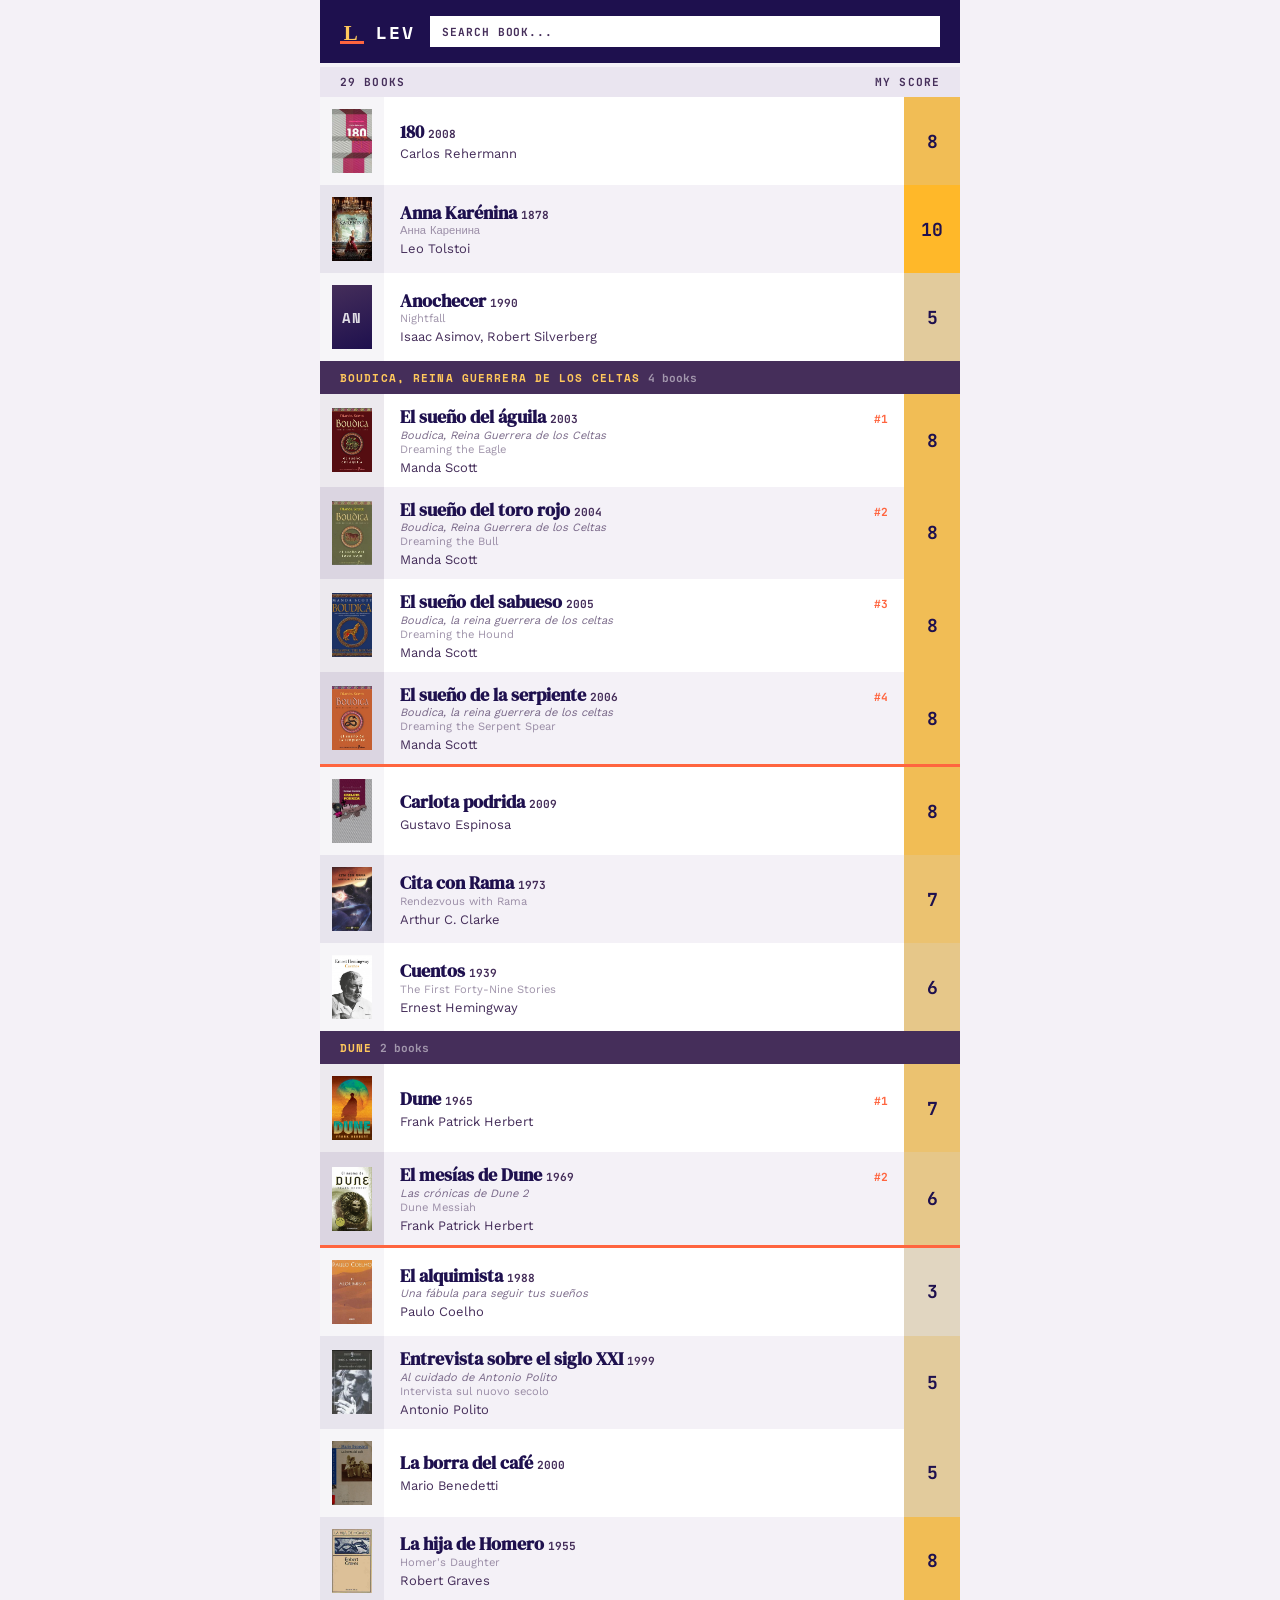
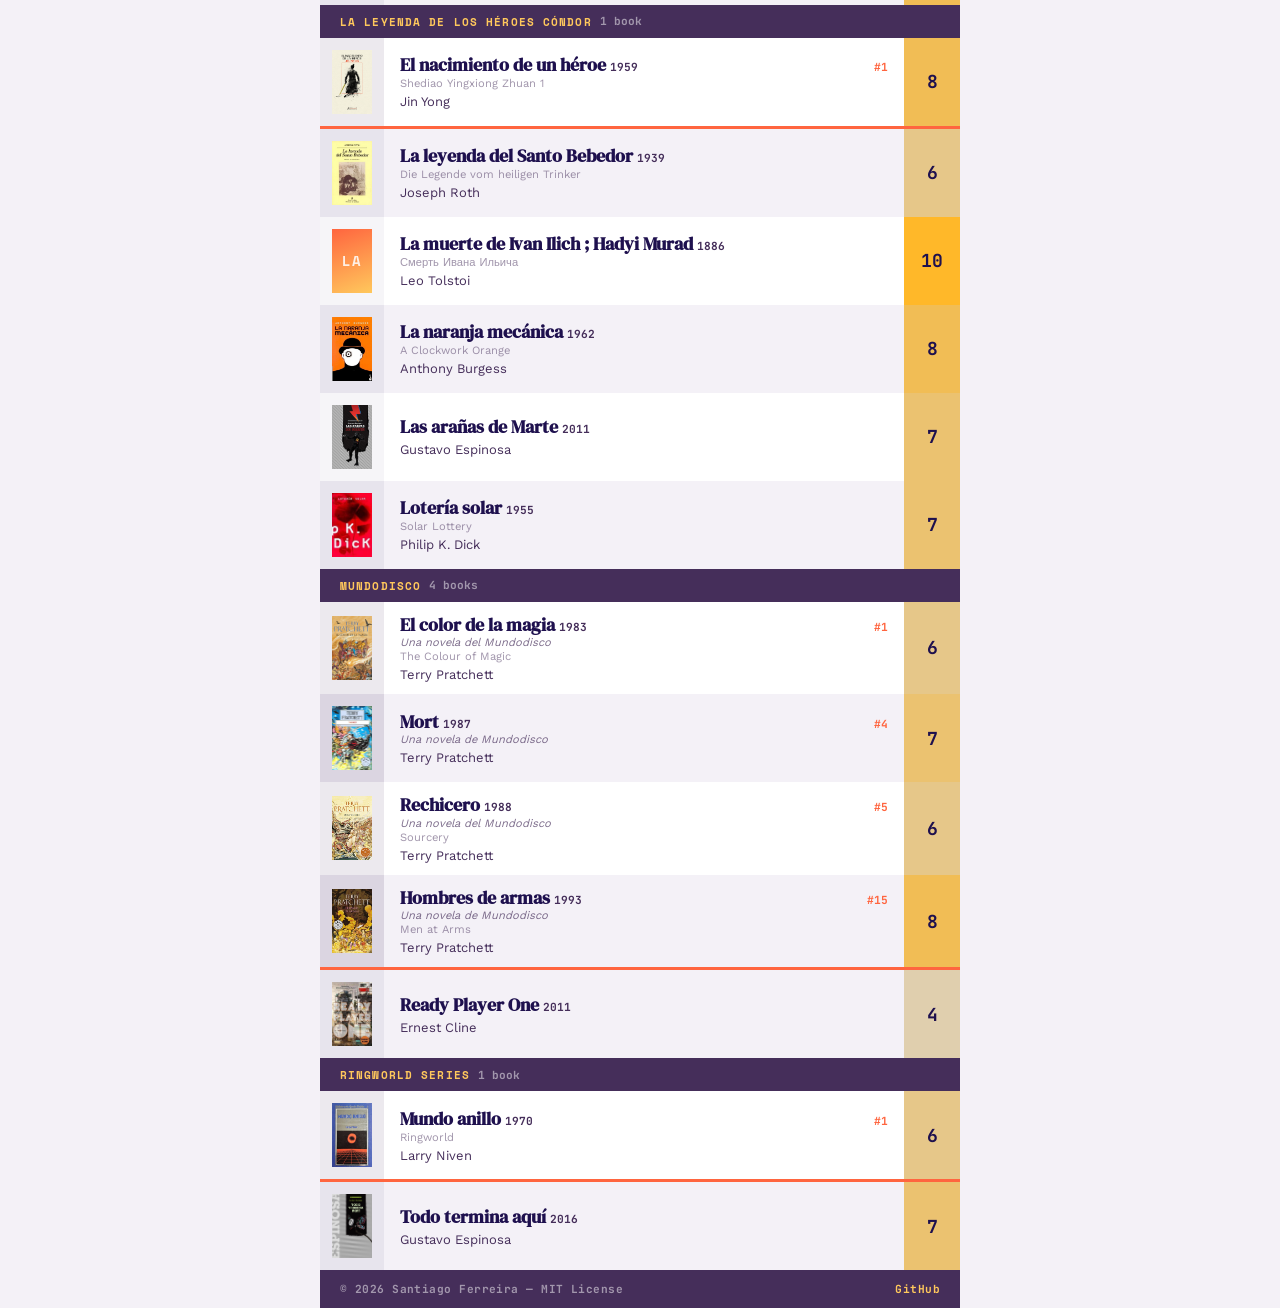
==== docs/index.html @ 6d1c5e05 "Separate authors from books in db.json Refactor db.json from a flat array of books with embedded aut" ====
<!DOCTYPE html>
<html lang="en">
<head>
<meta charset="UTF-8">
<meta name="viewport" content="width=device-width, initial-scale=1.0">
<meta name="description" content="Lev — Personal book tracker">
<title>Lev</title>
<link rel="icon" href="assets/logo.svg" type="image/svg+xml">
<link rel="manifest" href="manifest.json">
<link rel="apple-touch-icon" href="assets/icon-192.png">
<meta name="theme-color" content="#1E104E">
<meta name="apple-mobile-web-app-capable" content="yes">
<meta name="apple-mobile-web-app-status-bar-style" content="black">
</head>
<body>

<!-- Toolbar -->
<nav class="bg-deep flex items-center gap-4 px-5 py-4 w-full">
  <a href="/" class="flex items-center gap-3 shrink-0" style="text-decoration:none">
    <img src="assets/logo.svg" alt="" class="w-6 h-6">
    <mark class="font-brand text-lg fw-700 uppercase tracking-wide color-white bg-deep">Lev</mark>
  </a>
  <search class="flex-1">
    <input id="search" type="search" placeholder="Search book..." class="w-full bg-white color-deep font-body text-sm py-2 px-3 search-input">
  </search>
</nav>
<div class="bg-orange accent-strip"></div>

<!-- Book List -->
<main class="bg-white max-w-app mx-auto flex-1 w-full">
  <div class="bg-surface-alt flex items-center justify-between px-5 py-2">
    <output id="book-count" class="color-mid font-mono text-xs fw-700 tracking-wide uppercase"></output>
    <span class="color-mid font-mono text-xs fw-700 tracking-wide uppercase">My Score</span>
  </div>
  <div id="book-list"></div>
</main>

<!-- Footer -->
<footer class="bg-purple flex items-center justify-between flex-wrap gap-2 px-5 py-3 max-w-app mx-auto w-full">
  <small class="font-mono text-xs fw-700 color-white-50 tracking-sm">&copy; <time datetime="2026">2026</time> Santiago Ferreira &mdash; MIT License</small>
  <a href="https://github.com/san650/books.42.uy" target="_blank" rel="noopener" class="font-mono text-xs fw-700 color-yellow tracking-sm footer-link">GitHub</a>
</footer>

<!-- Book Detail Dialog -->
<dialog id="book-detail" class="book-dialog">
  <header id="detail-header" class="bg-deep px-5 py-5 flex items-start justify-between">
    <div>
      <h2 id="detail-title" class="font-title text-xl color-white leading-tight"></h2>
      <p id="detail-subtitle" class="font-body text-sm color-white-65 italic mt-1" hidden></p>
      <p id="detail-original" class="font-body text-sm color-white-50 mt-1" hidden></p>
      <p id="detail-saga" class="detail-saga-badge font-mono text-xs fw-700 color-yellow bg-purple uppercase tracking-sm" hidden></p>
    </div>
    <button id="detail-close" class="bg-purple color-white font-mono text-sm fw-700 py-1 px-3 uppercase tracking-wide close-btn">CLOSE</button>
  </header>
  <div class="bg-orange accent-strip"></div>
  <div id="detail-body" class="detail-grid">
    <aside id="detail-cover-col" class="bg-purple flex items-start justify-center p-4 relative">
      <figure id="detail-cover-wrap"></figure>
      <button id="detail-prev" class="detail-nav detail-nav-prev font-mono fw-700" aria-label="Previous book">&lt;</button>
      <button id="detail-next" class="detail-nav detail-nav-next font-mono fw-700" aria-label="Next book">&gt;</button>
    </aside>
    <div id="detail-meta-col" class="flex flex-col">
      <p id="detail-author" class="bg-surface font-body fw-600 text-base color-orange px-4 py-3"></p>
      <div id="detail-meta-rows"></div>
    </div>
  </div>
  <section id="detail-score-section" class="detail-score-strip bg-surface-alt flex items-center">
    <data id="detail-score" class="bg-orange color-white font-mono text-3xl fw-700 text-center detail-score-number"></data>
    <p class="font-brand text-xs uppercase tracking-wider color-mid px-4 py-3">Personal Score</p>
  </section>
  <section id="detail-review-section" class="bg-deep p-5">
    <h3 class="font-mono text-xs fw-700 uppercase tracking-wide color-yellow mb-3">My Review</h3>
    <blockquote id="detail-review" class="font-title text-lg leading-relaxed color-white"></blockquote>
  </section>
</dialog>

<!-- Templates -->
<template id="tpl-book-row">
  <article class="book-row">
    <div class="book-cover-col" data-slot="cover"></div>
    <div class="flex-1 flex flex-col justify-center px-4 py-3 min-w-0">
      <h3 class="row-title font-title text-lg leading-tight color-deep" data-slot="title">
        <time class="font-mono text-xs fw-700 color-mid" data-slot="year"></time>
        <span class="saga-order font-mono text-xs fw-700 color-orange" data-slot="order" hidden></span>
      </h3>
      <p class="row-subtitle font-body text-xs color-mid italic" data-slot="subtitle" hidden></p>
      <p class="row-original font-body text-xs color-mid" data-slot="original" hidden></p>
      <p class="row-author font-body text-sm color-mid mt-1" data-slot="author"></p>
    </div>
    <div class="score-col-w shrink-0 flex items-center justify-center">
      <data class="book-score" data-slot="score"></data>
    </div>
  </article>
</template>

<template id="tpl-saga-header">
  <div class="saga-header bg-purple px-5 py-2 flex items-center gap-2">
    <span class="font-brand text-xs fw-700 color-yellow uppercase tracking-wide" data-slot="saga-name"></span>
    <span class="font-mono text-xs fw-700 color-white-50" data-slot="saga-count"></span>
  </div>
</template>

<template id="tpl-saga-end">
  <div class="saga-end"></div>
</template>

<template id="tpl-meta-row">
  <div class="meta-row">
    <span class="meta-label-w shrink-0 flex items-center font-mono text-xs fw-700 uppercase tracking-wide color-mid px-3 py-2" data-slot="label"></span>
    <span class="flex items-center color-deep px-3 py-2" data-slot="value"></span>
  </div>
</template>

<!-- Help Dialog -->
<dialog id="help" class="help-dialog">
  <header class="bg-deep px-5 py-4 flex items-center justify-between">
    <h2 class="font-brand text-base fw-700 uppercase tracking-wide color-white">Keyboard Shortcuts</h2>
    <button class="bg-purple color-white font-mono text-sm fw-700 py-1 px-3 uppercase tracking-wide close-btn help-close-btn">CLOSE</button>
  </header>
  <div class="bg-orange accent-strip"></div>
  <dl class="help-list bg-white p-5">
    <div class="flex items-center gap-3 py-2">
      <dt><kbd class="bg-surface font-mono text-xs fw-700 color-deep px-2 py-1">&darr;</kbd> <kbd class="bg-surface font-mono text-xs fw-700 color-deep px-2 py-1">&uarr;</kbd></dt>
      <dd class="font-body text-sm color-mid">Navigate book list / prev&middot;next in detail</dd>
    </div>
    <div class="flex items-center gap-3 py-2">
      <dt><kbd class="bg-surface font-mono text-xs fw-700 color-deep px-2 py-1">Enter</kbd></dt>
      <dd class="font-body text-sm color-mid">Open selected book</dd>
    </div>
    <div class="flex items-center gap-3 py-2">
      <dt><kbd class="bg-surface font-mono text-xs fw-700 color-deep px-2 py-1">Esc</kbd></dt>
      <dd class="font-body text-sm color-mid">Close dialog / blur search</dd>
    </div>
    <div class="flex items-center gap-3 py-2">
      <dt><kbd class="bg-surface font-mono text-xs fw-700 color-deep px-2 py-1">F</kbd></dt>
      <dd class="font-body text-sm color-mid">Focus search bar</dd>
    </div>
    <div class="flex items-center gap-3 py-2">
      <dt><kbd class="bg-surface font-mono text-xs fw-700 color-deep px-2 py-1">?</kbd></dt>
      <dd class="font-body text-sm color-mid">Show this help</dd>
    </div>
  </dl>
</dialog>

<style>
/* ========================================
   @font-face & Design Tokens (outside layers)
   ======================================== */
@font-face {
  font-family: 'SpaceMono';
  src: url('assets/space-mono-700.woff2') format('woff2');
  font-weight: 700;
  font-style: normal;
  font-display: swap;
}
@font-face {
  font-family: 'DMSerif';
  src: url('assets/dm-serif-display-400.woff2') format('woff2');
  font-weight: 400;
  font-style: normal;
  font-display: swap;
}
@font-face {
  font-family: 'WorkSans';
  src: url('assets/work-sans-400.woff2') format('woff2');
  font-weight: 400;
  font-style: normal;
  font-display: swap;
}
@font-face {
  font-family: 'WorkSans';
  src: url('assets/work-sans-600.woff2') format('woff2');
  font-weight: 600;
  font-style: normal;
  font-display: swap;
}
@font-face {
  font-family: 'JetBrainsMono';
  src: url('assets/jetbrains-mono-700.woff2') format('woff2');
  font-weight: 700;
  font-style: normal;
  font-display: swap;
}

:root {
  --c-deep: #1E104E;
  --c-purple: #452E5A;
  --c-orange: #FF653F;
  --c-yellow: #FFC85C;
  --c-white: #FFFFFF;
  --surface: #F4F1F7;
  --surface-alt: #EAE5F0;

  --f-brand: 'SpaceMono', monospace;
  --f-title: 'DMSerif', serif;
  --f-body: 'WorkSans', sans-serif;
  --f-mono: 'JetBrainsMono', monospace;

  --text-xs: 0.7rem;
  --text-sm: 0.8125rem;
  --text-base: 0.9375rem;
  --text-lg: 1.125rem;
  --text-xl: 1.5rem;
  --text-2xl: 2rem;
  --text-3xl: 2.75rem;

  --sp-1: 0.25rem;
  --sp-2: 0.5rem;
  --sp-3: 0.75rem;
  --sp-4: 1rem;
  --sp-5: 1.25rem;
  --sp-6: 1.5rem;
  --sp-8: 2rem;
}

@layer reset, utility, component;

/* ========================================
   @layer reset
   ======================================== */
@layer reset {
  *, *::before, *::after { margin: 0; padding: 0; box-sizing: border-box; }
  body {
    font-family: var(--f-body);
    font-size: var(--text-base);
    color: var(--c-deep);
    background: var(--surface);
    -webkit-font-smoothing: antialiased;
    min-height: 100dvh;
    display: flex;
    flex-direction: column;
  }
  a { color: inherit; }
  button { cursor: pointer; border: none; font: inherit; }
  input { border: none; font: inherit; outline: none; }
  img { display: block; max-width: 100%; }
  dl, dt, dd { margin: 0; }
}

/* ========================================
   @layer utility
   ======================================== */
@layer utility {
  .bg-deep { background: var(--c-deep); }
  .bg-purple { background: var(--c-purple); }
  .bg-orange { background: var(--c-orange); }
  .bg-yellow { background: var(--c-yellow); }
  .bg-white { background: var(--c-white); }
  .bg-surface { background: var(--surface); }
  .bg-surface-alt { background: var(--surface-alt); }

  .color-deep { color: var(--c-deep); }
  .color-purple { color: var(--c-purple); }
  .color-orange { color: var(--c-orange); }
  .color-yellow { color: var(--c-yellow); }
  .color-white { color: var(--c-white); }
  .color-mid { color: var(--c-purple); }
  .color-white-50 { color: rgba(255,255,255,0.5); }
  .color-white-65 { color: rgba(255,255,255,0.65); }

  .font-brand { font-family: var(--f-brand); }
  .font-title { font-family: var(--f-title); }
  .font-body { font-family: var(--f-body); }
  .font-mono { font-family: var(--f-mono); }

  .text-xs { font-size: var(--text-xs); }
  .text-sm { font-size: var(--text-sm); }
  .text-base { font-size: var(--text-base); }
  .text-lg { font-size: var(--text-lg); }
  .text-xl { font-size: var(--text-xl); }
  .text-2xl { font-size: var(--text-2xl); }
  .text-3xl { font-size: var(--text-3xl); }

  .fw-400 { font-weight: 400; }
  .fw-600 { font-weight: 600; }
  .fw-700 { font-weight: 700; }

  .uppercase { text-transform: uppercase; }
  .italic { font-style: italic; }
  .leading-tight { line-height: 1.2; }
  .leading-relaxed { line-height: 1.55; }
  .tracking-sm { letter-spacing: 0.04em; }
  .tracking-wide { letter-spacing: 0.1em; }
  .tracking-wider { letter-spacing: 0.12em; }
  .text-center { text-align: center; }

  .p-1 { padding: var(--sp-1); }
  .p-2 { padding: var(--sp-2); }
  .p-3 { padding: var(--sp-3); }
  .p-4 { padding: var(--sp-4); }
  .p-5 { padding: var(--sp-5); }
  .p-6 { padding: var(--sp-6); }
  .px-2 { padding-inline: var(--sp-2); }
  .px-3 { padding-inline: var(--sp-3); }
  .px-4 { padding-inline: var(--sp-4); }
  .px-5 { padding-inline: var(--sp-5); }
  .py-1 { padding-block: var(--sp-1); }
  .py-2 { padding-block: var(--sp-2); }
  .py-3 { padding-block: var(--sp-3); }
  .py-4 { padding-block: var(--sp-4); }
  .py-5 { padding-block: var(--sp-5); }
  .mt-1 { margin-top: var(--sp-1); }
  .mt-2 { margin-top: var(--sp-2); }
  .mb-3 { margin-bottom: var(--sp-3); }
  .mx-auto { margin-inline: auto; }
  .gap-2 { gap: var(--sp-2); }
  .gap-3 { gap: var(--sp-3); }
  .gap-4 { gap: var(--sp-4); }

  .flex { display: flex; }
  .flex-col { flex-direction: column; }
  .flex-1 { flex: 1; }
  .flex-wrap { flex-wrap: wrap; }
  .items-center { align-items: center; }
  .items-start { align-items: flex-start; }
  .items-stretch { align-items: stretch; }
  .justify-center { justify-content: center; }
  .justify-between { justify-content: space-between; }
  .shrink-0 { flex-shrink: 0; }
  .grid { display: grid; }
  .block { display: block; }
  .hidden { display: none; }

  .w-full { width: 100%; }
  .w-6 { width: 1.5rem; }
  .h-6 { height: 1.5rem; }
  .max-w-app { max-width: 640px; }

  .cover-sm { width: 44px; height: 64px; }
  .cover-lg { width: 88px; height: 130px; }
  .score-col-w { width: 56px; }
  .cover-col-w { width: 64px; }
  .meta-label-w { width: 90px; }

  .object-cover { object-fit: cover; }
  .min-w-0 { min-width: 0; }
  .relative { position: relative; }
}

/* ========================================
   @layer component
   ======================================== */
@layer component {
  .accent-strip { height: 4px; }

  .search-input {
    transition: background 0.15s;
    &::placeholder {
      color: var(--c-purple);
      font-family: var(--f-mono);
      font-size: var(--text-xs);
      text-transform: uppercase;
      letter-spacing: 0.08em;
    }
    &:focus {
      background: var(--c-yellow);
    }
  }

  .book-row {
    display: flex;
    align-items: stretch;
    cursor: pointer;
    transition: background 0.1s;
    background: var(--c-white);
    &:nth-child(even) { background: var(--surface); }
    &:nth-child(even) .book-cover-col { background: rgba(30,16,78,0.06); }
    &:hover { background: var(--c-yellow); }
    &:hover .book-score { background: var(--c-deep); color: var(--c-yellow); }
    &:hover .book-cover-col { background: rgba(30,16,78,0.08); }
    &.selected { background: var(--surface-alt); }
    &.selected .book-cover-col { background: rgba(30,16,78,0.08); }
  }

  .book-cover-col {
    width: 64px;
    flex-shrink: 0;
    display: flex;
    align-items: center;
    justify-content: center;
    padding: var(--sp-3);
    background: rgba(30,16,78,0.04);
  }

  .book-score {
    font-family: var(--f-mono);
    font-size: var(--text-lg);
    font-weight: 700;
    color: var(--c-deep);
    transition: background 0.1s, color 0.1s;
    width: 100%;
    height: 100%;
    display: flex;
    align-items: center;
    justify-content: center;
  }
  .book-score-1  { background: hsl(40, 15%, 88%); color: var(--c-deep); }
  .book-score-2  { background: hsl(40, 25%, 85%); color: var(--c-deep); }
  .book-score-3  { background: hsl(40, 35%, 82%); color: var(--c-deep); }
  .book-score-4  { background: hsl(40, 45%, 78%); color: var(--c-deep); }
  .book-score-5  { background: hsl(40, 55%, 75%); color: var(--c-deep); }
  .book-score-6  { background: hsl(40, 65%, 72%); color: var(--c-deep); }
  .book-score-7  { background: hsl(40, 75%, 68%); color: var(--c-deep); }
  .book-score-8  { background: hsl(40, 85%, 64%); color: var(--c-deep); }
  .book-score-9  { background: hsl(40, 92%, 60%); color: var(--c-deep); }
  .book-score-10 { background: hsl(40, 100%, 58%); color: var(--c-deep); }

  .cover-ph { display: flex; align-items: center; justify-content: center; }
  .cover-initials { font-family: var(--f-brand); font-weight: 700; color: rgba(255,255,255,0.85); font-size: 14px; letter-spacing: 0.05em; }
  .cover-initials-lg { font-size: 28px; }
  .ph-0 { background: linear-gradient(160deg, var(--c-orange), var(--c-yellow)); }
  .ph-1 { background: linear-gradient(160deg, var(--c-purple), var(--c-deep)); }
  .ph-2 { background: linear-gradient(160deg, var(--c-deep), var(--c-orange)); }
  .ph-3 { background: linear-gradient(160deg, var(--c-yellow), var(--c-orange)); }
  .ph-4 { background: linear-gradient(160deg, var(--c-purple), var(--c-orange)); }

  /* Text overflow — fixed row height */
  .row-title-text {
    display: -webkit-box;
    -webkit-line-clamp: 2;
    -webkit-box-orient: vertical;
    overflow: hidden;
  }
  .row-subtitle {
    opacity: 0.7;
    margin-top: 1px;
    display: -webkit-box;
    -webkit-line-clamp: 2;
    -webkit-box-orient: vertical;
    overflow: hidden;
  }
  .row-original {
    opacity: 0.5;
    margin-top: 1px;
    white-space: nowrap;
    overflow: hidden;
    text-overflow: ellipsis;
  }
  .row-author {
    white-space: nowrap;
    overflow: hidden;
    text-overflow: ellipsis;
  }

  /* Saga group header */
  .saga-header {
    /* styled via utility classes in template */
  }

  /* Saga end separator */
  .saga-end {
    height: 3px;
    background: var(--c-orange);
  }

  /* Saga group — cover col tint */
  .saga-group .book-row .book-cover-col {
    background: rgba(69,46,90,0.1);
  }
  .saga-group .book-row:nth-child(even) .book-cover-col {
    background: rgba(69,46,90,0.14);
  }

  /* Saga order badge — flex-pushed to far right of title */
  .row-title {
    display: flex;
    align-items: baseline;
    gap: 6px;
    min-width: 0;
  }
  .row-title-text {
    white-space: nowrap;
    overflow: hidden;
    text-overflow: ellipsis;
    min-width: 0;
  }
  .saga-order {
    margin-left: auto;
    flex-shrink: 0;
  }

  /* Detail saga badge */
  .detail-saga-badge:not([hidden]) {
    display: inline-block;
    padding: 0.15rem 0.5rem;
    margin-top: 0.5rem;
  }

  .detail-grid { display: grid; grid-template-columns: 120px 1fr; }
  .detail-score-number { width: 120px; flex-shrink: 0; padding: var(--sp-3) 0; }

  .meta-row {
    display: flex;
    background: var(--c-white);
    &:nth-child(odd) { background: var(--surface); }
  }

  .close-btn {
    transition: background 0.1s;
    &:hover { background: var(--c-orange); }
  }

  .footer-link {
    text-decoration: none;
    transition: color 0.1s;
    &:hover { color: var(--c-orange); }
  }

  dialog {
    border: none;
    padding: 0;
    max-width: 640px;
    width: 100%;
    margin: auto;
    overflow: hidden;
    background: var(--c-white);
    &::backdrop { background: rgba(30,16,78,0.6); }
    opacity: 1;
    transform: scale(1);
    transition: opacity 0.2s ease, transform 0.2s ease,
                overlay 0.2s ease allow-discrete,
                display 0.2s ease allow-discrete;
    @starting-style { opacity: 0; transform: scale(0.95); }
    &:not([open]) { opacity: 0; transform: scale(0.95); }
  }

  .help-list div {
    &:nth-child(even) { background: var(--surface); }
  }

  /* Detail nav buttons — mobile only */
  .detail-nav {
    display: none;
    position: absolute;
    top: 50%;
    transform: translateY(-50%);
    width: 36px;
    height: 36px;
    border: none;
    background: rgba(30, 16, 78, 0.55);
    color: var(--c-white);
    font-size: 18px;
    cursor: pointer;
    z-index: 1;
    &:active { background: rgba(30, 16, 78, 0.8); }
  }
  .detail-nav-prev { left: 4px; }
  .detail-nav-next { right: 4px; }
  .detail-nav[disabled] { opacity: 0.25; pointer-events: none; }

  @media (max-width: 640px) {
    .detail-nav { display: block; }
    dialog {
      max-width: 100%;
      max-height: 100%;
      width: 100vw;
      height: 100dvh;
      margin: 0;
      overflow-y: auto;
      overscroll-behavior: contain;
    }
    .detail-grid { grid-template-columns: 1fr; }
    .detail-score-strip { flex-direction: column; }
    .detail-score-number { width: 100%; }
    footer { flex-direction: column; align-items: flex-start; }
  }

  @media (min-width: 641px) {
    nav { max-width: 640px; margin-inline: auto; }
    .accent-strip { max-width: 640px; margin-inline: auto; }
  }
}
</style>

<script type="module">
  // Data source: local db.json controlled by the user.
  // DOM construction uses safe textContent and createElement where possible.
  // Template strings for structural HTML only — no user-facing input is rendered.

  // --- Data ---
  const response = await fetch('db.json');
  const db = await response.json();
  const allBooks = db.books;
  const authorById = new Map(db.authors.map(a => [a.id, a]));
  const bookAuthorNames = (book) => (book.author_ids ?? []).map(id => authorById.get(id)?.name).filter(Boolean);

  // --- DOM refs ---
  const bookList = document.getElementById('book-list');
  const bookCount = document.getElementById('book-count');
  const searchInput = document.getElementById('search');
  const detailDialog = document.getElementById('book-detail');
  const helpDialog = document.getElementById('help');
  const detailTitle = document.getElementById('detail-title');
  const detailSubtitle = document.getElementById('detail-subtitle');
  const detailOriginal = document.getElementById('detail-original');
  const detailSaga = document.getElementById('detail-saga');
  const detailAuthor = document.getElementById('detail-author');
  const detailCoverWrap = document.getElementById('detail-cover-wrap');
  const detailMetaRows = document.getElementById('detail-meta-rows');
  const detailScore = document.getElementById('detail-score');
  const detailReviewSection = document.getElementById('detail-review-section');
  const detailReview = document.getElementById('detail-review');

  // --- State ---
  let displayedBooks = [];
  let selectedIndex = -1;

  // --- Fuzzy search (trigram + accent normalization) ---
  const normalize = (str) => str.normalize('NFD').replace(/[\u0300-\u036f]/g, '').toLowerCase();

  const trigrams = (str) => {
    const s = normalize(str);
    if (s.length < 3) return new Set([s]);
    const set = new Set();
    for (let i = 0; i <= s.length - 3; i++) set.add(s.slice(i, i + 3));
    return set;
  };

  const trigramScore = (query, text) => {
    const qTri = trigrams(query);
    const tTri = trigrams(text);
    let matches = 0;
    for (const t of qTri) if (tTri.has(t)) matches++;
    return qTri.size === 0 ? 0 : matches / qTri.size;
  };

  const bookFields = (book) => [
    book.title,
    book.subtitle ?? '',
    book.original_title ?? '',
    book.saga?.name ?? '',
    ...bookAuthorNames(book)
  ];

  const bookMatchesQuery = (book, query) => {
    const nq = normalize(query);
    // Short queries: fall back to substring match
    if (nq.length < 3) return bookFields(book).some(f => normalize(f).includes(nq));
    return bookFields(book).some(f => trigramScore(query, f) >= 0.5);
  };

  const bookRelevance = (book, query) => {
    return Math.max(...bookFields(book).map(f => trigramScore(query, f)));
  };

  // --- Sorting: saga groups + alphabetical ---
  // Books with a saga group together. Groups sort by saga name among standalone books.
  // Within a group, books sort by saga.order. Standalone books sort by title.
  const sortBooks = (books) => {
    // Separate saga books and standalone books
    const sagas = new Map(); // saga name -> [books]
    const standalone = [];

    for (const book of books) {
      if (book.saga?.name) {
        const key = book.saga.name;
        if (!sagas.has(key)) sagas.set(key, []);
        sagas.get(key).push(book);
      } else {
        standalone.push(book);
      }
    }

    // Sort standalone alphabetically
    standalone.sort((a, b) => a.title.localeCompare(b.title, 'es'));

    // Sort each saga group by order, then by title for books without an order
    for (const group of sagas.values()) {
      group.sort((a, b) => {
        const ao = a.saga.order, bo = b.saga.order;
        if (ao != null && bo != null) return ao - bo;
        if (ao != null) return -1;
        if (bo != null) return 1;
        return a.title.localeCompare(b.title, 'es');
      });
    }

    // Merge: saga groups sort by their name among standalone titles
    // Build a unified list of { type: 'standalone', book } | { type: 'saga', name, books }
    const entries = [];
    for (const book of standalone) entries.push({ type: 'standalone', sortKey: book.title, book });
    for (const [name, books] of sagas) entries.push({ type: 'saga', sortKey: name, name, books });
    entries.sort((a, b) => a.sortKey.localeCompare(b.sortKey, 'es'));

    return entries;
  };

  // --- Templates ---
  const bookRowTpl = document.getElementById('tpl-book-row');
  const sagaHeaderTpl = document.getElementById('tpl-saga-header');
  const sagaEndTpl = document.getElementById('tpl-saga-end');
  const metaRowTpl = document.getElementById('tpl-meta-row');

  const slot = (root, name) => root.querySelector(`[data-slot="${name}"]`);

  // --- Cover helpers ---
  const gradientClass = (id) => `ph-${id % 5}`;

  const coverInitials = (book) => {
    const title = book.title ?? '';
    const letters = title.replace(/[^a-zA-Z\u00C0-\u024F]/g, '');
    return letters.slice(0, 2).toUpperCase();
  };

  const buildPlaceholder = (book, cls) => {
    const ph = document.createElement('div');
    ph.className = `${cls} cover-ph ${gradientClass(book.id)}`;
    const initials = coverInitials(book);
    if (initials) {
      const span = document.createElement('span');
      span.className = `cover-initials ${cls === 'cover-lg' ? 'cover-initials-lg' : ''}`;
      span.textContent = initials;
      ph.appendChild(span);
    }
    return ph;
  };

  const createCoverEl = (book, size = 'sm') => {
    const cls = size === 'sm' ? 'cover-sm' : 'cover-lg';
    const defaultCover = book.covers?.find(c => c.default);

    if (defaultCover) {
      const img = document.createElement('img');
      img.src = defaultCover.file;
      img.alt = '';
      img.className = `${cls} object-cover`;
      img.onerror = () => img.replaceWith(buildPlaceholder(book, cls));
      return img;
    }

    return buildPlaceholder(book, cls);
  };

  // --- Build a single book row from template ---
  const buildBookRow = (book, flatIndex) => {
    const frag = bookRowTpl.content.cloneNode(true);
    const article = frag.querySelector('article');
    article.dataset.index = flatIndex;

    slot(frag, 'cover').appendChild(createCoverEl(book));

    const titleEl = slot(frag, 'title');
    const titleText = document.createElement('span');
    titleText.className = 'row-title-text';
    titleText.textContent = book.title + ' ';
    titleEl.prepend(titleText);
    const yearEl = slot(frag, 'year');
    if (book.first_publishing_date) {
      yearEl.textContent = book.first_publishing_date;
      titleText.appendChild(yearEl);
    } else {
      yearEl.remove();
    }

    // Saga order badge
    const orderEl = slot(frag, 'order');
    if (book.saga?.order != null) {
      orderEl.textContent = `#${book.saga.order}`;
      orderEl.hidden = false;
    } else {
      orderEl.remove();
    }

    // Subtitle
    const subtitleEl = slot(frag, 'subtitle');
    if (book.subtitle) {
      subtitleEl.textContent = book.subtitle;
      subtitleEl.hidden = false;
    } else {
      subtitleEl.remove();
    }

    // Original title
    const origEl = slot(frag, 'original');
    if (book.original_title && book.original_title !== book.title) {
      origEl.textContent = book.original_title;
      origEl.hidden = false;
    } else {
      origEl.remove();
    }

    // Author
    const authorEl = slot(frag, 'author');
    const authors = bookAuthorNames(book).join(', ');
    if (authors) {
      authorEl.textContent = authors;
    } else {
      authorEl.remove();
    }

    // Score
    const scoreEl = slot(frag, 'score');
    const hasScore = book.score != null;
    scoreEl.textContent = hasScore ? book.score : '\u2013';
    if (hasScore) scoreEl.value = book.score;
    if (hasScore) scoreEl.classList.add(`book-score-${book.score}`);

    return frag;
  };

  // --- Render book list with saga grouping ---
  const renderBooks = (books) => {
    selectedIndex = -1;
    bookList.replaceChildren();

    const entries = sortBooks(books);

    // Build flat list for keyboard nav and dialog lookup
    const flat = [];
    for (const entry of entries) {
      if (entry.type === 'standalone') flat.push(entry.book);
      else for (const b of entry.books) flat.push(b);
    }
    displayedBooks = flat;

    if (flat.length === 0) {
      const p = document.createElement('p');
      p.className = 'font-body text-sm color-mid p-5';
      p.textContent = 'No books found.';
      bookList.appendChild(p);
    } else {
      let flatIndex = 0;
      for (const entry of entries) {
        if (entry.type === 'standalone') {
          bookList.appendChild(buildBookRow(entry.book, flatIndex));
          flatIndex++;
        } else {
          // Saga header
          const headerFrag = sagaHeaderTpl.content.cloneNode(true);
          slot(headerFrag, 'saga-name').textContent = entry.name;
          slot(headerFrag, 'saga-count').textContent = `${entry.books.length} ${entry.books.length === 1 ? 'book' : 'books'}`;
          bookList.appendChild(headerFrag);

          // Saga group wrapper
          const group = document.createElement('div');
          group.className = 'saga-group';
          for (const book of entry.books) {
            group.appendChild(buildBookRow(book, flatIndex));
            flatIndex++;
          }
          bookList.appendChild(group);

          // Saga end separator
          bookList.appendChild(sagaEndTpl.content.cloneNode(true));
        }
      }
    }

    bookCount.textContent = `${flat.length} ${flat.length === 1 ? 'book' : 'books'}`;

  };

  // --- Search ---
  searchInput.addEventListener('input', () => {
    const query = searchInput.value.trim();
    if (!query) { renderBooks(allBooks); return; }
    const matches = allBooks.filter(b => bookMatchesQuery(b, query));
    matches.sort((a, b) => bookRelevance(b, query) - bookRelevance(a, query));
    renderBooks(matches);
  });

  // --- Dialog: populate and show ---
  const openBookDetail = (book) => {
    detailTitle.textContent = book.title;

    // Subtitle
    if (book.subtitle) {
      detailSubtitle.textContent = book.subtitle;
      detailSubtitle.hidden = false;
    } else {
      detailSubtitle.hidden = true;
    }

    // Original title
    if (book.original_title && book.original_title !== book.title) {
      detailOriginal.textContent = book.original_title;
      detailOriginal.hidden = false;
    } else {
      detailOriginal.hidden = true;
    }

    // Saga badge
    if (book.saga?.name) {
      detailSaga.textContent = `${book.saga.name} #${book.saga.order}`;
      detailSaga.hidden = false;
    } else {
      detailSaga.hidden = true;
    }

    detailAuthor.textContent = bookAuthorNames(book).join(', ');
    detailCoverWrap.replaceChildren(createCoverEl(book, 'lg'));

    // Meta rows using <template>
    detailMetaRows.replaceChildren();
    const rows = [];
    if (book.first_publishing_date) rows.push({ label: 'Year', value: book.first_publishing_date, mono: true });
    if (book.publisher) rows.push({ label: 'Publisher', value: book.publisher, mono: false });
    for (const id of (book.identifiers ?? [])) rows.push({ label: id.type, value: id.value, mono: true });
    if (book.publish_dates?.length > 1) rows.push({ label: 'Editions', value: book.publish_dates.join(', '), mono: false });
    if (book.saga?.name) rows.push({ label: 'Saga', value: `${book.saga.name} #${book.saga.order}`, mono: true });

    for (const r of rows) {
      const frag = metaRowTpl.content.cloneNode(true);
      slot(frag, 'label').textContent = r.label;
      const valueEl = slot(frag, 'value');
      valueEl.textContent = r.value;
      valueEl.classList.add(...(r.mono ? ['font-mono', 'text-xs', 'fw-700'] : ['font-body', 'text-sm']));
      detailMetaRows.appendChild(frag);
    }

    const hasScore = book.score != null;
    detailScore.textContent = hasScore ? book.score : '\u2013';
    if (hasScore) detailScore.value = book.score;

    if (book.review) {
      detailReview.textContent = book.review;
      detailReviewSection.classList.remove('hidden');
    } else {
      detailReviewSection.classList.add('hidden');
    }

    updateDetailNav();
    detailDialog.showModal();
  };

  // --- Dialog navigation ---
  const detailPrev = document.getElementById('detail-prev');
  const detailNext = document.getElementById('detail-next');

  const updateDetailNav = () => {
    detailPrev.disabled = selectedIndex <= 0;
    detailNext.disabled = selectedIndex >= displayedBooks.length - 1;
  };

  const navigateDetail = (delta) => {
    const next = selectedIndex + delta;
    if (next < 0 || next >= displayedBooks.length) return;
    selectedIndex = next;
    updateSelection();
    openBookDetail(displayedBooks[selectedIndex]);
  };

  detailPrev.addEventListener('click', () => navigateDetail(-1));
  detailNext.addEventListener('click', () => navigateDetail(1));

  // --- Dialog: close on backdrop click ---
  detailDialog.addEventListener('click', (e) => { if (e.target === detailDialog) detailDialog.close(); });
  helpDialog.addEventListener('click', (e) => { if (e.target === helpDialog) helpDialog.close(); });

  // Close buttons
  document.getElementById('detail-close').addEventListener('click', () => detailDialog.close());
  document.querySelector('.help-close-btn').addEventListener('click', () => helpDialog.close());

  // --- Book row click (event delegation) ---
  bookList.addEventListener('click', (e) => {
    const row = e.target.closest('.book-row');
    if (!row) return;
    const index = parseInt(row.dataset.index, 10);
    selectedIndex = index;
    updateSelection();
    openBookDetail(displayedBooks[index]);
  });

  // --- Selection visual ---
  const updateSelection = () => {
    const rows = bookList.querySelectorAll('.book-row');
    for (const [i, row] of rows.entries()) row.classList.toggle('selected', i === selectedIndex);
    rows[selectedIndex]?.scrollIntoView({ block: 'nearest' });
  };

  // --- Keyboard navigation ---
  document.addEventListener('keydown', (e) => {
    const inSearch = document.activeElement === searchInput;
    const detailOpen = detailDialog.open;
    const helpOpen = helpDialog.open;

    if (e.key === 'Escape') {
      if (detailOpen) {
        requestAnimationFrame(() => bookList.querySelectorAll('.book-row')[selectedIndex]?.focus({ preventScroll: true }));
        return;
      }
      if (helpOpen) return;
      if (inSearch) { e.preventDefault(); searchInput.blur(); return; }
      return;
    }

    if (inSearch) return;

    // Arrow keys navigate books inside the detail dialog
    if (detailOpen && (e.key === 'ArrowDown' || e.key === 'ArrowRight')) {
      e.preventDefault();
      navigateDetail(1);
      return;
    }
    if (detailOpen && (e.key === 'ArrowUp' || e.key === 'ArrowLeft')) {
      e.preventDefault();
      navigateDetail(-1);
      return;
    }

    if (detailOpen || helpOpen) return;

    const rows = bookList.querySelectorAll('.book-row');
    const maxIndex = rows.length - 1;

    switch (e.key) {
      case 'ArrowDown':
        e.preventDefault();
        selectedIndex = Math.min(selectedIndex + 1, maxIndex);
        updateSelection();
        break;
      case 'ArrowUp':
        e.preventDefault();
        selectedIndex = Math.max(selectedIndex - 1, 0);
        updateSelection();
        break;
      case 'Enter':
      case ' ':
        if (selectedIndex >= 0 && selectedIndex < displayedBooks.length) {
          e.preventDefault();
          openBookDetail(displayedBooks[selectedIndex]);
        }
        break;
      case 'f':
      case 'F':
        e.preventDefault();
        searchInput.focus();
        break;
      case '?':
        e.preventDefault();
        helpDialog.showModal();
        break;
    }
  });

  detailDialog.addEventListener('close', () => {
    bookList.querySelectorAll('.book-row')[selectedIndex]?.scrollIntoView({ block: 'nearest' });
  });

  // --- Init ---
  renderBooks(allBooks);

  // --- Service worker ---
  if ('serviceWorker' in navigator) {
    navigator.serviceWorker.register('sw.js');
  }
</script>
</body>
</html>
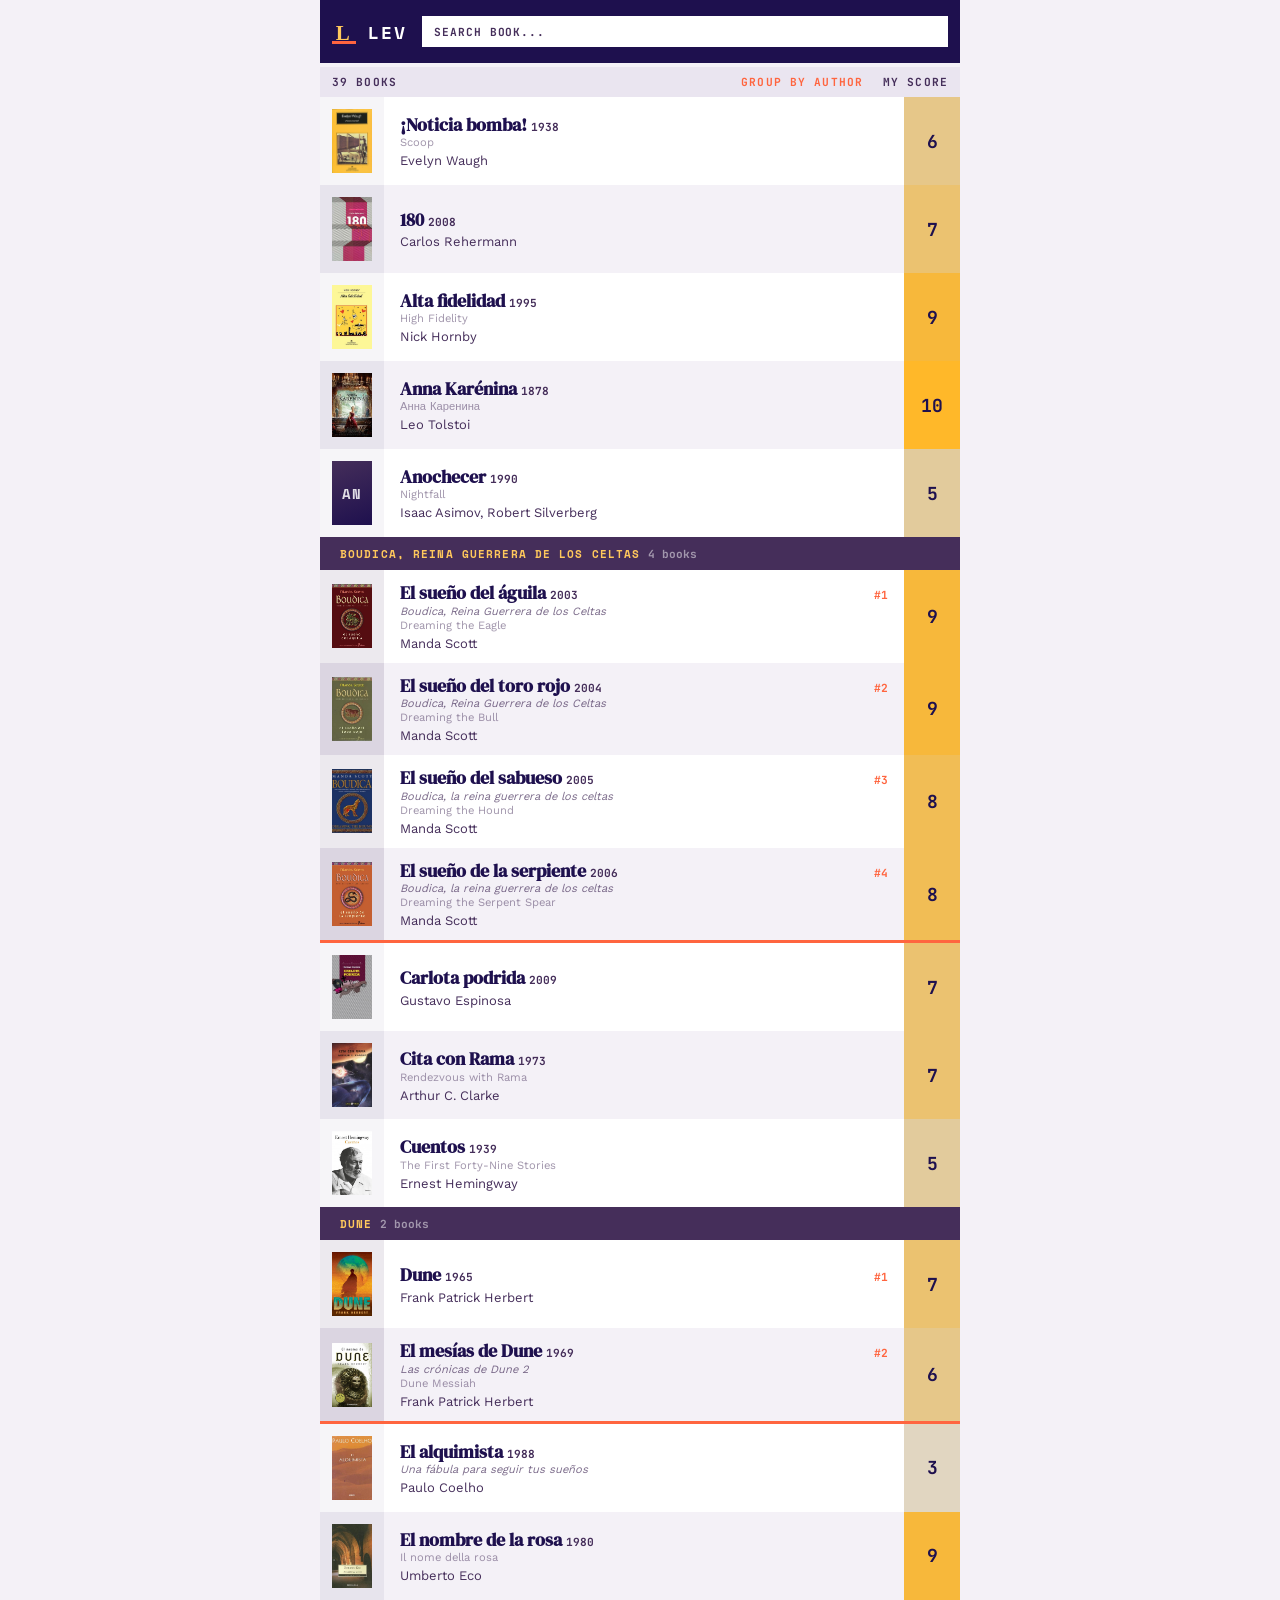
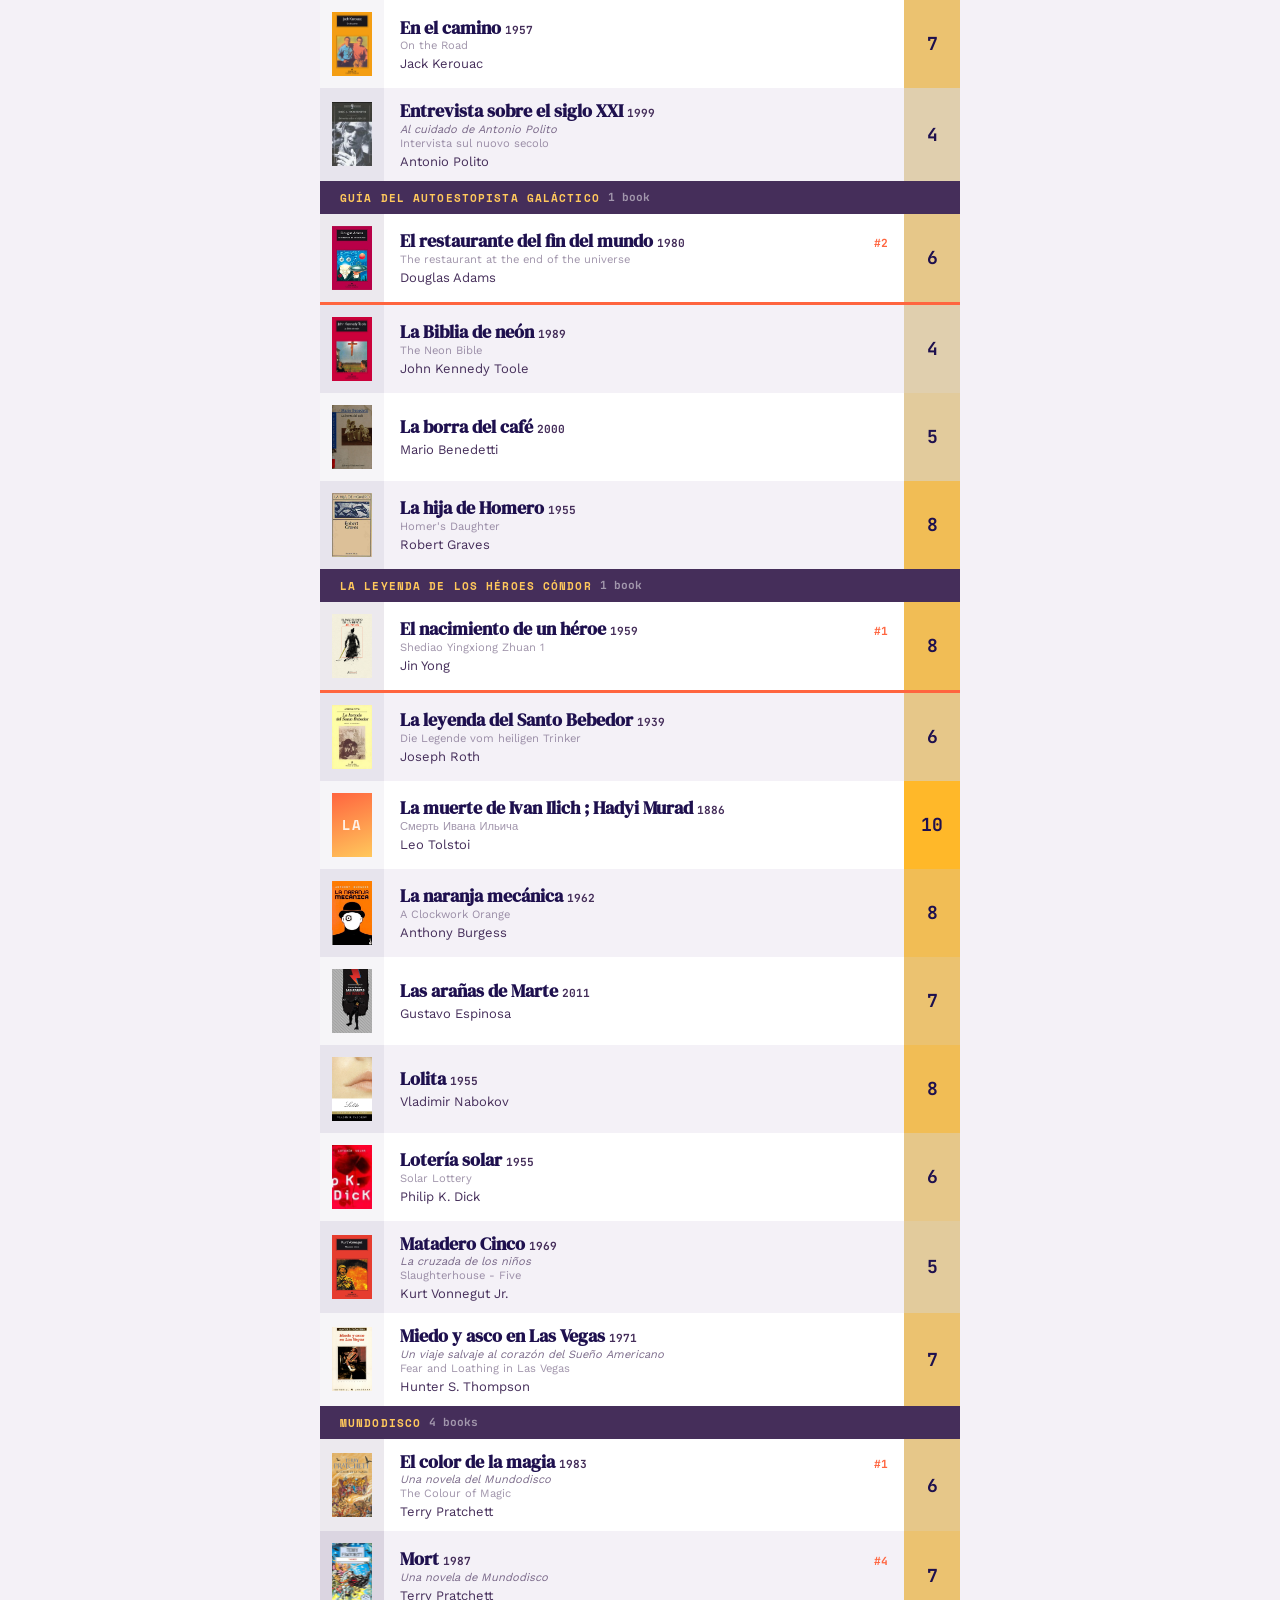
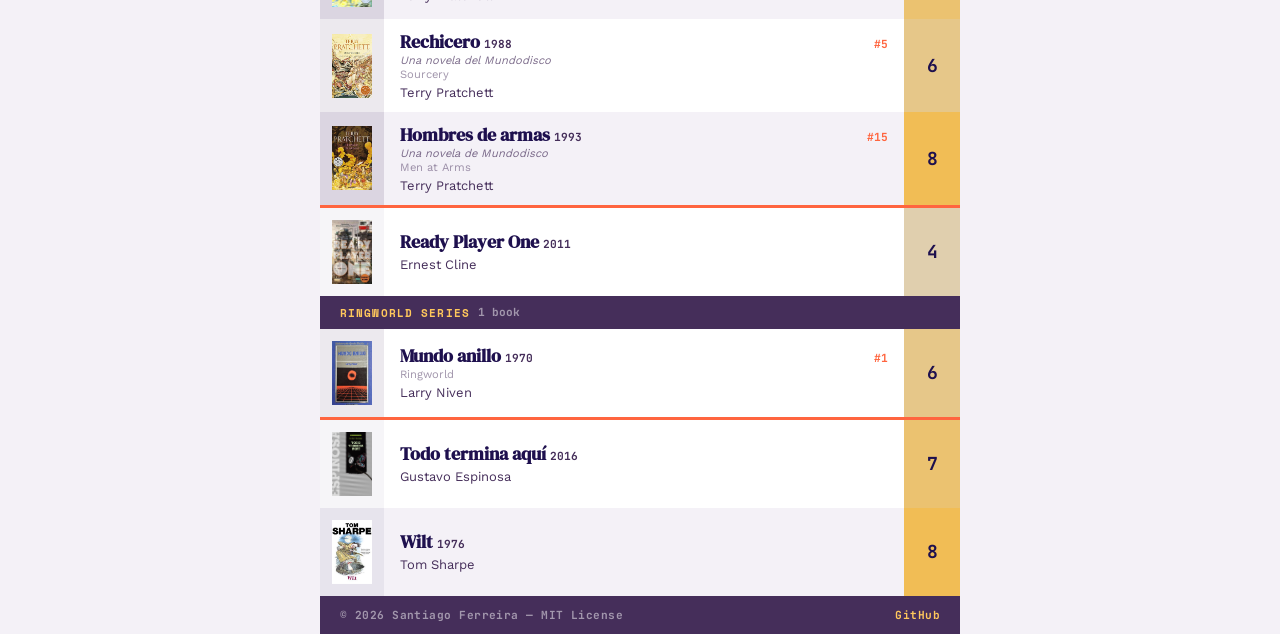
==== commit b62cf967: "Fix mobile view" ====
--- a/docs/index.html
+++ b/docs/index.html
@@ -15,7 +15,7 @@
 <body>
 
 <!-- Toolbar -->
-<nav class="bg-deep flex items-center gap-4 px-5 py-4 w-full">
+<nav class="bg-deep flex items-center gap-4 px-3 py-4 w-full">
   <a href="/" class="flex items-center gap-3 shrink-0" style="text-decoration:none">
     <img src="assets/logo.svg" alt="" class="w-6 h-6">
     <mark class="font-brand text-lg fw-700 uppercase tracking-wide color-white bg-deep">Lev</mark>
@@ -28,8 +28,9 @@
 
 <!-- Book List -->
 <main class="bg-white max-w-app mx-auto flex-1 w-full">
-  <div class="bg-surface-alt flex items-center justify-between px-5 py-2">
+  <div class="list-meta bg-surface-alt flex items-center justify-between px-3 py-2">
     <output id="book-count" class="color-mid font-mono text-xs fw-700 tracking-wide uppercase"></output>
+    <button id="group-toggle" class="group-toggle font-mono text-xs fw-700 tracking-wide uppercase" type="button"></button>
     <span class="color-mid font-mono text-xs fw-700 tracking-wide uppercase">My Score</span>
   </div>
   <div id="book-list"></div>
@@ -343,6 +344,27 @@
 @layer component {
   .accent-strip { height: 4px; }
 
+  .list-meta {
+    display: grid;
+    grid-template-columns: 1fr auto 65px;
+    column-gap: var(--sp-5);
+    row-gap: var(--sp-2);
+  }
+
+  .group-toggle {
+    background: transparent;
+    color: var(--c-orange);
+    padding: 0;
+    text-align: left;
+    transition: background 0.1s, color 0.1s;
+    &:hover,
+    &:focus-visible {
+      background: var(--c-yellow);
+      color: var(--c-deep);
+      outline: none;
+    }
+  }
+
   .search-input {
     transition: background 0.15s;
     &::placeholder {
@@ -588,6 +610,7 @@
   const bookList = document.getElementById('book-list');
   const bookCount = document.getElementById('book-count');
   const searchInput = document.getElementById('search');
+  const groupToggle = document.getElementById('group-toggle');
   const detailDialog = document.getElementById('book-detail');
   const helpDialog = document.getElementById('help');
   const detailTitle = document.getElementById('detail-title');
@@ -602,8 +625,30 @@
   const detailReview = document.getElementById('detail-review');
 
   // --- State ---
+  const GROUP_MODE_STORAGE_KEY = 'lev.groupMode';
+  const GROUP_MODES = { TITLE: 'title', AUTHOR: 'author' };
+
+  const readGroupMode = () => {
+    try {
+      return localStorage.getItem(GROUP_MODE_STORAGE_KEY) === GROUP_MODES.AUTHOR
+        ? GROUP_MODES.AUTHOR
+        : GROUP_MODES.TITLE;
+    } catch {
+      return GROUP_MODES.TITLE;
+    }
+  };
+
+  const storeGroupMode = (mode) => {
+    try {
+      localStorage.setItem(GROUP_MODE_STORAGE_KEY, mode);
+    } catch {
+      // Persistence is a nice-to-have; rendering still works without it.
+    }
+  };
+
   let displayedBooks = [];
   let selectedIndex = -1;
+  let groupMode = readGroupMode();
 
   // --- Fuzzy search (trigram + accent normalization) ---
   const normalize = (str) => str.normalize('NFD').replace(/[\u0300-\u036f]/g, '').toLowerCase();
@@ -646,7 +691,7 @@
   // --- Sorting: saga groups + alphabetical ---
   // Books with a saga group together. Groups sort by saga name among standalone books.
   // Within a group, books sort by saga.order. Standalone books sort by title.
-  const sortBooks = (books) => {
+  const buildTitleEntries = (books) => {
     // Separate saga books and standalone books
     const sagas = new Map(); // saga name -> [books]
     const standalone = [];
@@ -680,6 +725,29 @@
     const entries = [];
     for (const book of standalone) entries.push({ type: 'standalone', sortKey: book.title, book });
     for (const [name, books] of sagas) entries.push({ type: 'saga', sortKey: name, name, books });
+    entries.sort((a, b) => a.sortKey.localeCompare(b.sortKey, 'es'));
+
+    return entries;
+  };
+
+  const buildAuthorEntries = (books) => {
+    const authors = new Map();
+
+    for (const book of books) {
+      const names = bookAuthorNames(book);
+      const groupNames = names.length > 0 ? names : ['Unknown Author'];
+
+      for (const name of groupNames) {
+        if (!authors.has(name)) authors.set(name, []);
+        authors.get(name).push(book);
+      }
+    }
+
+    const entries = [];
+    for (const [name, groupBooks] of authors) {
+      groupBooks.sort((a, b) => a.title.localeCompare(b.title, 'es'));
+      entries.push({ type: 'author', sortKey: name, name, books: groupBooks });
+    }
     entries.sort((a, b) => a.sortKey.localeCompare(b.sortKey, 'es'));
 
     return entries;
@@ -798,12 +866,48 @@
     return frag;
   };
 
-  // --- Render book list with saga grouping ---
+  const updateGroupToggle = () => {
+    groupToggle.textContent = groupMode === GROUP_MODES.AUTHOR ? 'List by title' : 'Group by author';
+  };
+
+  const visibleBooksForQuery = () => {
+    const query = searchInput.value.trim();
+    if (!query) return allBooks;
+
+    const matches = allBooks.filter(b => bookMatchesQuery(b, query));
+    matches.sort((a, b) => bookRelevance(b, query) - bookRelevance(a, query));
+    return matches;
+  };
+
+  const appendGroup = (entry, startingIndex) => {
+    const headerFrag = sagaHeaderTpl.content.cloneNode(true);
+    slot(headerFrag, 'saga-name').textContent = entry.name;
+    slot(headerFrag, 'saga-count').textContent = `${entry.books.length} ${entry.books.length === 1 ? 'book' : 'books'}`;
+    bookList.appendChild(headerFrag);
+
+    const group = document.createElement('div');
+    group.className = 'saga-group';
+    let flatIndex = startingIndex;
+    for (const book of entry.books) {
+      group.appendChild(buildBookRow(book, flatIndex));
+      flatIndex++;
+    }
+    bookList.appendChild(group);
+
+    bookList.appendChild(sagaEndTpl.content.cloneNode(true));
+    return flatIndex;
+  };
+
+  // --- Render book list with selected grouping ---
   const renderBooks = (books) => {
     selectedIndex = -1;
     bookList.replaceChildren();
 
-    const entries = sortBooks(books);
+    updateGroupToggle();
+
+    const entries = groupMode === GROUP_MODES.AUTHOR
+      ? buildAuthorEntries(books)
+      : buildTitleEntries(books);
 
     // Build flat list for keyboard nav and dialog lookup
     const flat = [];
@@ -825,38 +929,25 @@
           bookList.appendChild(buildBookRow(entry.book, flatIndex));
           flatIndex++;
         } else {
-          // Saga header
-          const headerFrag = sagaHeaderTpl.content.cloneNode(true);
-          slot(headerFrag, 'saga-name').textContent = entry.name;
-          slot(headerFrag, 'saga-count').textContent = `${entry.books.length} ${entry.books.length === 1 ? 'book' : 'books'}`;
-          bookList.appendChild(headerFrag);
-
-          // Saga group wrapper
-          const group = document.createElement('div');
-          group.className = 'saga-group';
-          for (const book of entry.books) {
-            group.appendChild(buildBookRow(book, flatIndex));
-            flatIndex++;
-          }
-          bookList.appendChild(group);
-
-          // Saga end separator
-          bookList.appendChild(sagaEndTpl.content.cloneNode(true));
+          flatIndex = appendGroup(entry, flatIndex);
         }
       }
     }
 
-    bookCount.textContent = `${flat.length} ${flat.length === 1 ? 'book' : 'books'}`;
+    const countLabel = groupMode === GROUP_MODES.AUTHOR ? 'row' : 'book';
+    bookCount.textContent = `${flat.length} ${flat.length === 1 ? countLabel : `${countLabel}s`}`;
 
   };
 
   // --- Search ---
   searchInput.addEventListener('input', () => {
-    const query = searchInput.value.trim();
-    if (!query) { renderBooks(allBooks); return; }
-    const matches = allBooks.filter(b => bookMatchesQuery(b, query));
-    matches.sort((a, b) => bookRelevance(b, query) - bookRelevance(a, query));
-    renderBooks(matches);
+    renderBooks(visibleBooksForQuery());
+  });
+
+  groupToggle.addEventListener('click', () => {
+    groupMode = groupMode === GROUP_MODES.AUTHOR ? GROUP_MODES.TITLE : GROUP_MODES.AUTHOR;
+    storeGroupMode(groupMode);
+    renderBooks(visibleBooksForQuery());
   });
 
   // --- Dialog: populate and show ---
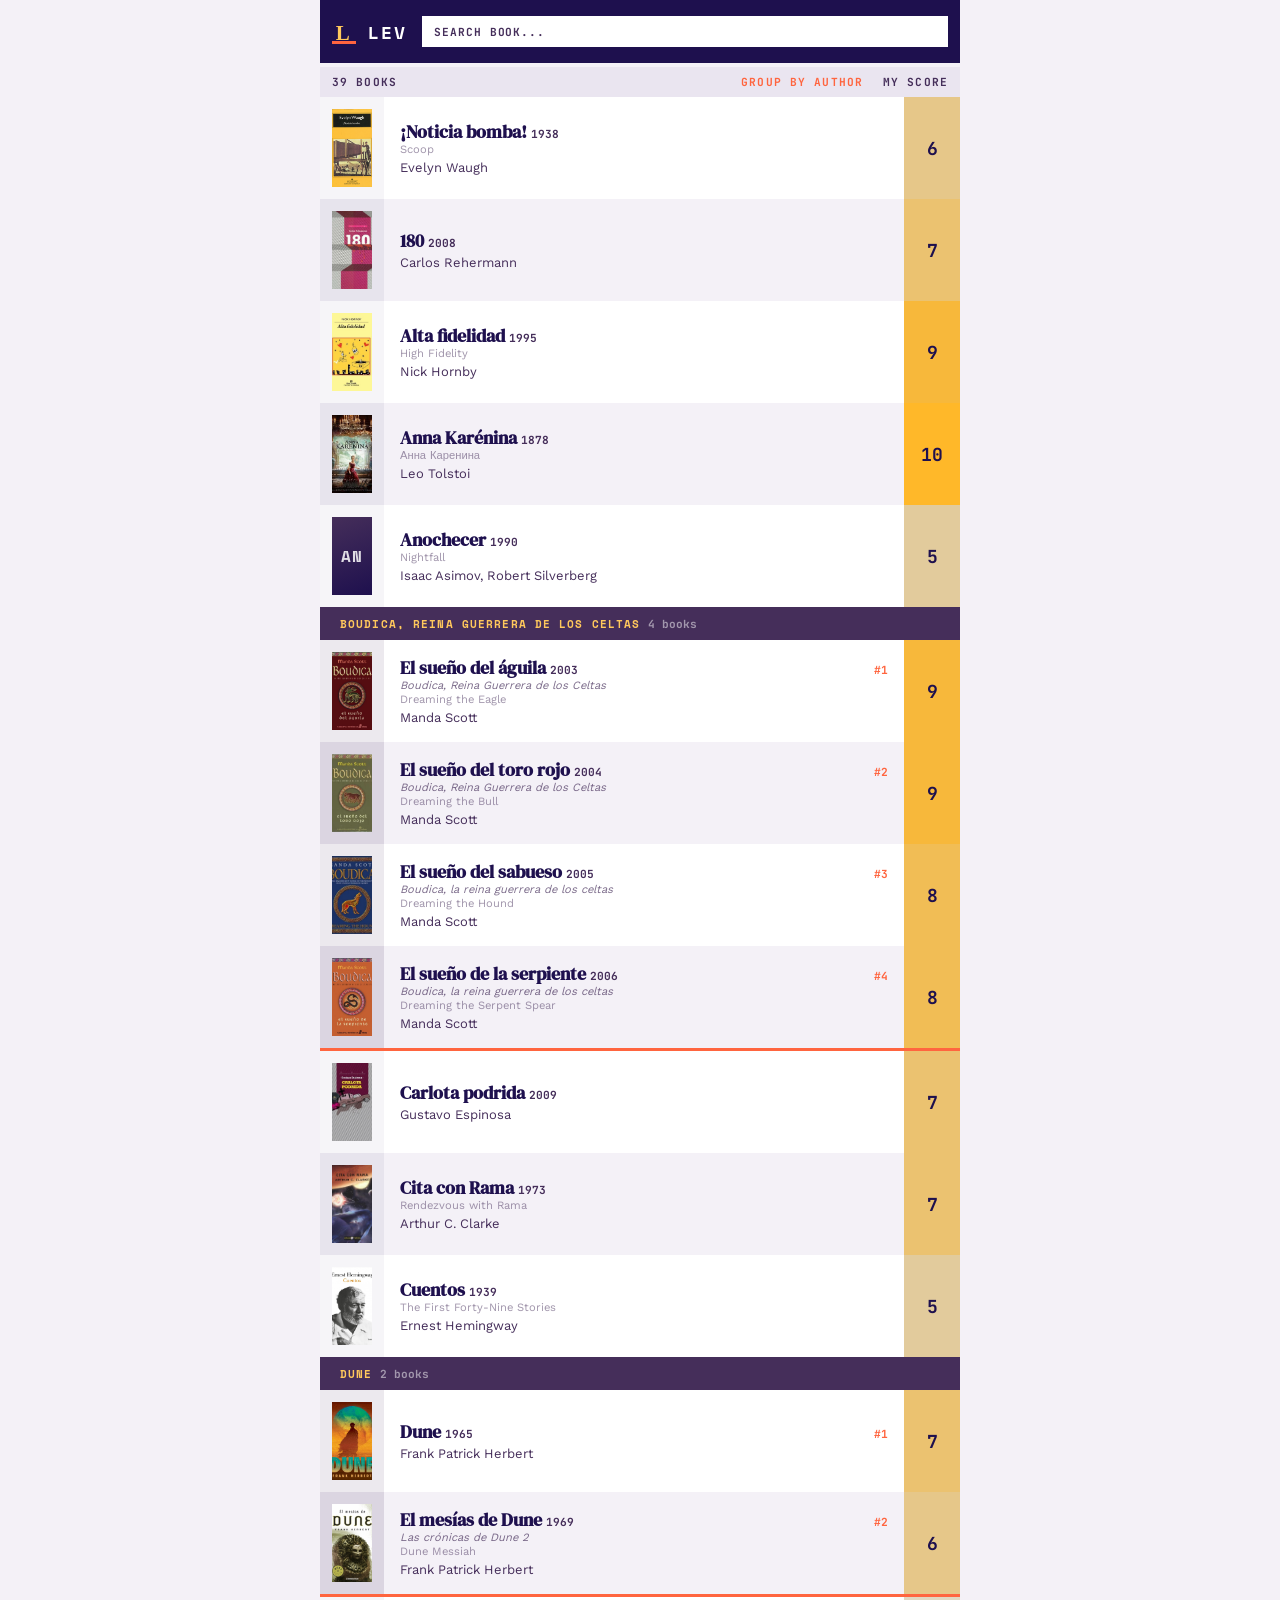
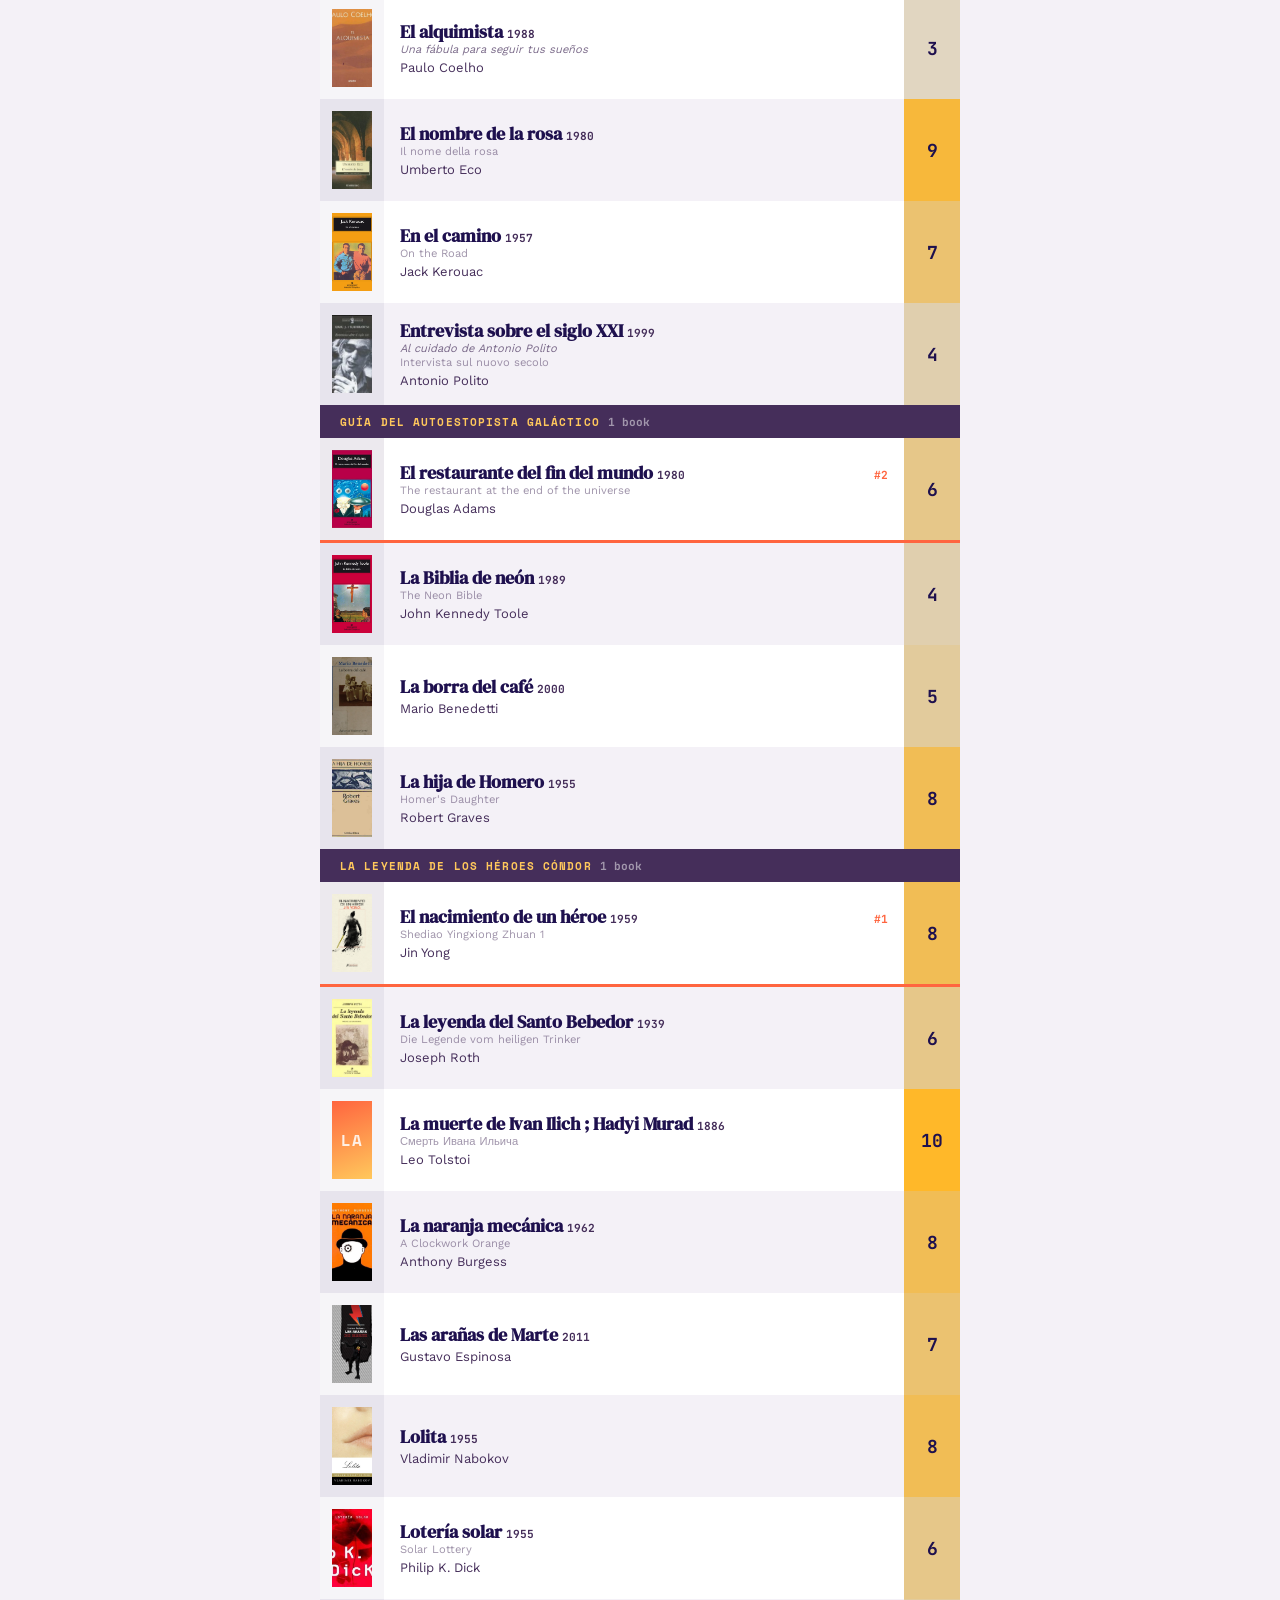
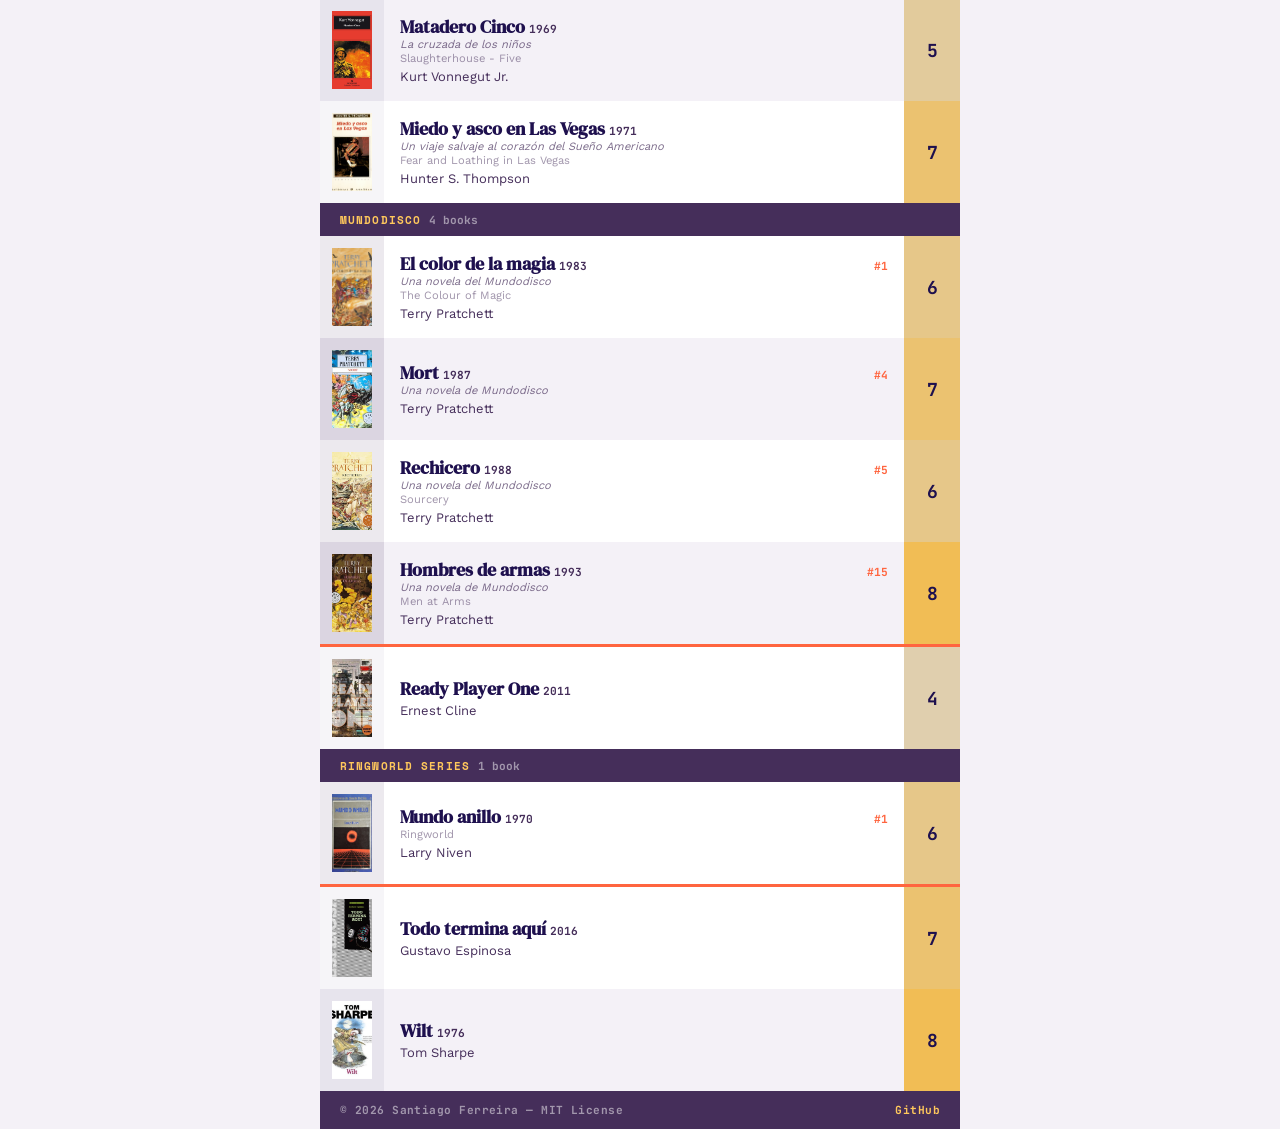
==== commit 2af9f542: "Make book covers bigger" ====
--- a/docs/index.html
+++ b/docs/index.html
@@ -327,10 +327,10 @@
   .h-6 { height: 1.5rem; }
   .max-w-app { max-width: 640px; }
 
-  .cover-sm { width: 44px; height: 64px; }
-  .cover-lg { width: 88px; height: 130px; }
+  .cover-sm { width: 54px; height: 78px; }
+  .cover-lg { width: 110px; height: 162px; }
   .score-col-w { width: 56px; }
-  .cover-col-w { width: 64px; }
+  .cover-col-w { width: 74px; }
   .meta-label-w { width: 90px; }
 
   .object-cover { object-fit: cover; }
@@ -428,8 +428,8 @@
   .book-score-10 { background: hsl(40, 100%, 58%); color: var(--c-deep); }
 
   .cover-ph { display: flex; align-items: center; justify-content: center; }
-  .cover-initials { font-family: var(--f-brand); font-weight: 700; color: rgba(255,255,255,0.85); font-size: 14px; letter-spacing: 0.05em; }
-  .cover-initials-lg { font-size: 28px; }
+  .cover-initials { font-family: var(--f-brand); font-weight: 700; color: rgba(255,255,255,0.85); font-size: 16px; letter-spacing: 0.05em; }
+  .cover-initials-lg { font-size: 32px; }
   .ph-0 { background: linear-gradient(160deg, var(--c-orange), var(--c-yellow)); }
   .ph-1 { background: linear-gradient(160deg, var(--c-purple), var(--c-deep)); }
   .ph-2 { background: linear-gradient(160deg, var(--c-deep), var(--c-orange)); }
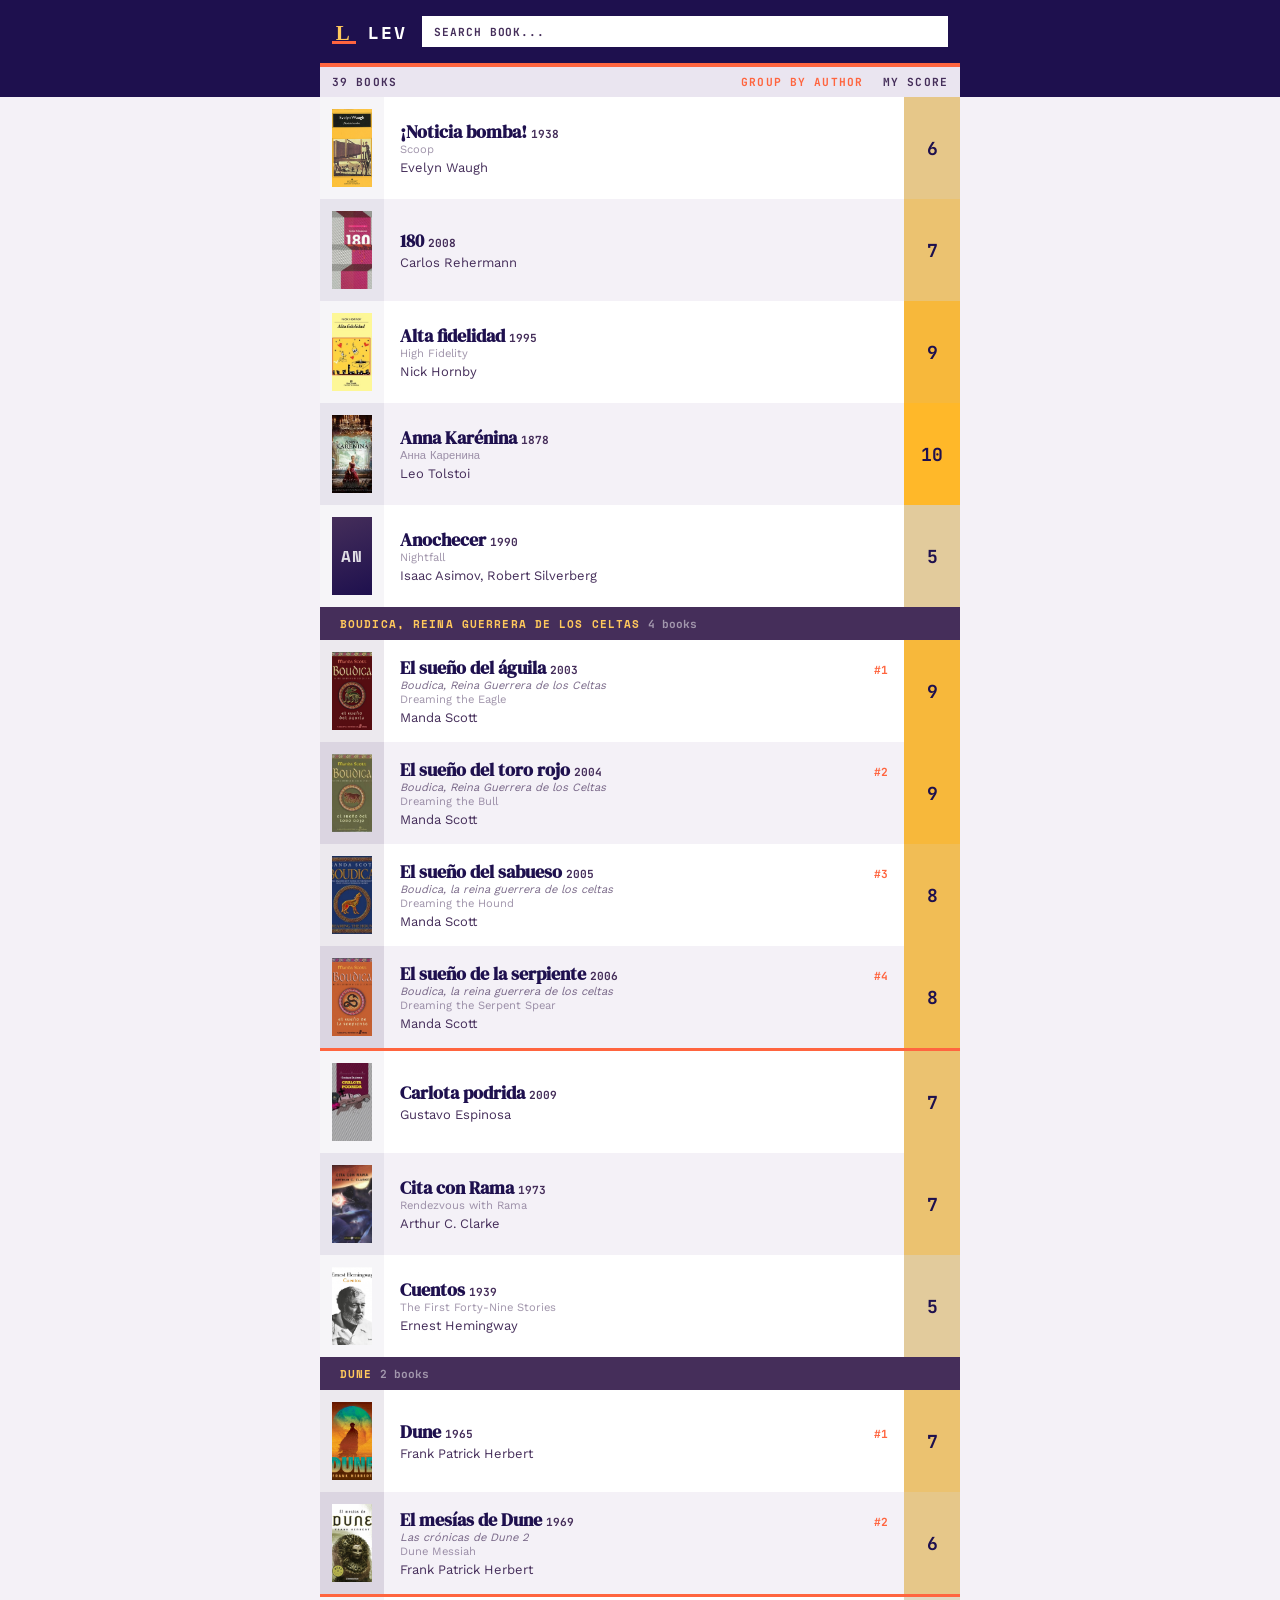
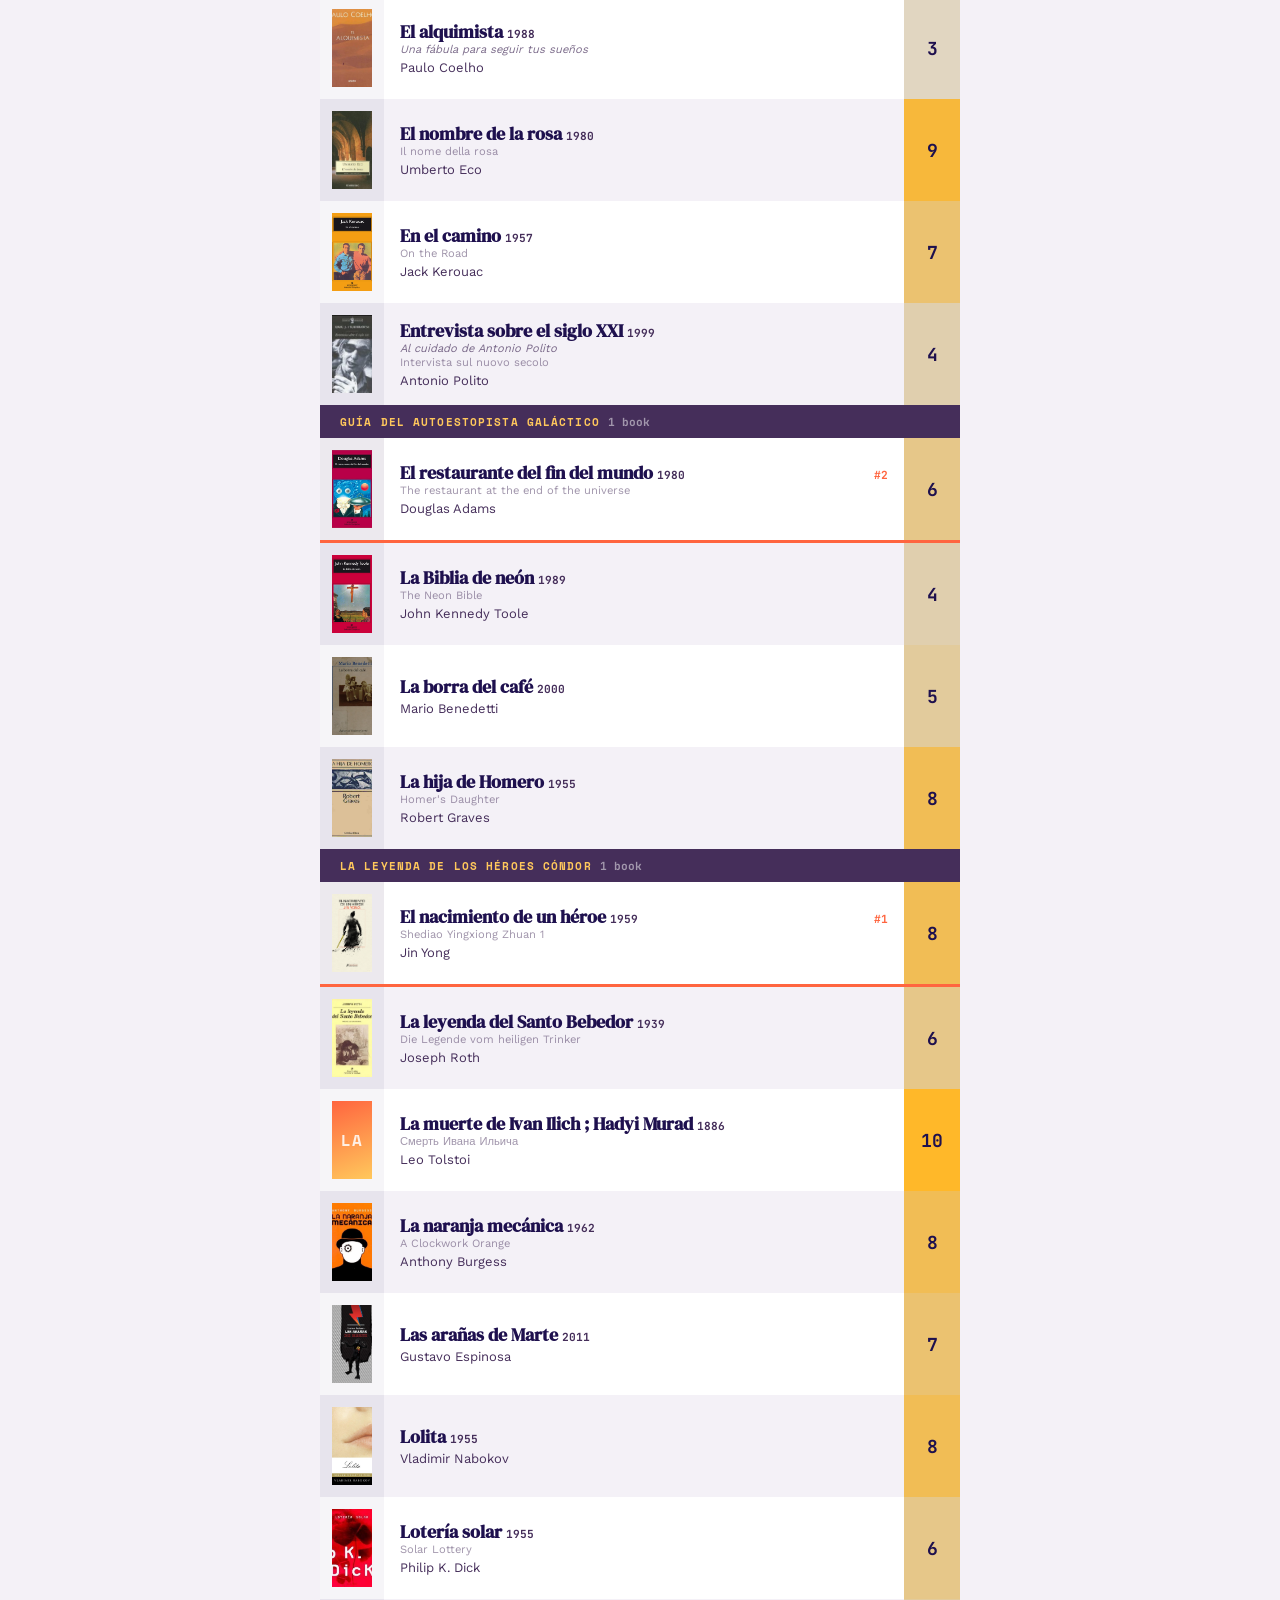
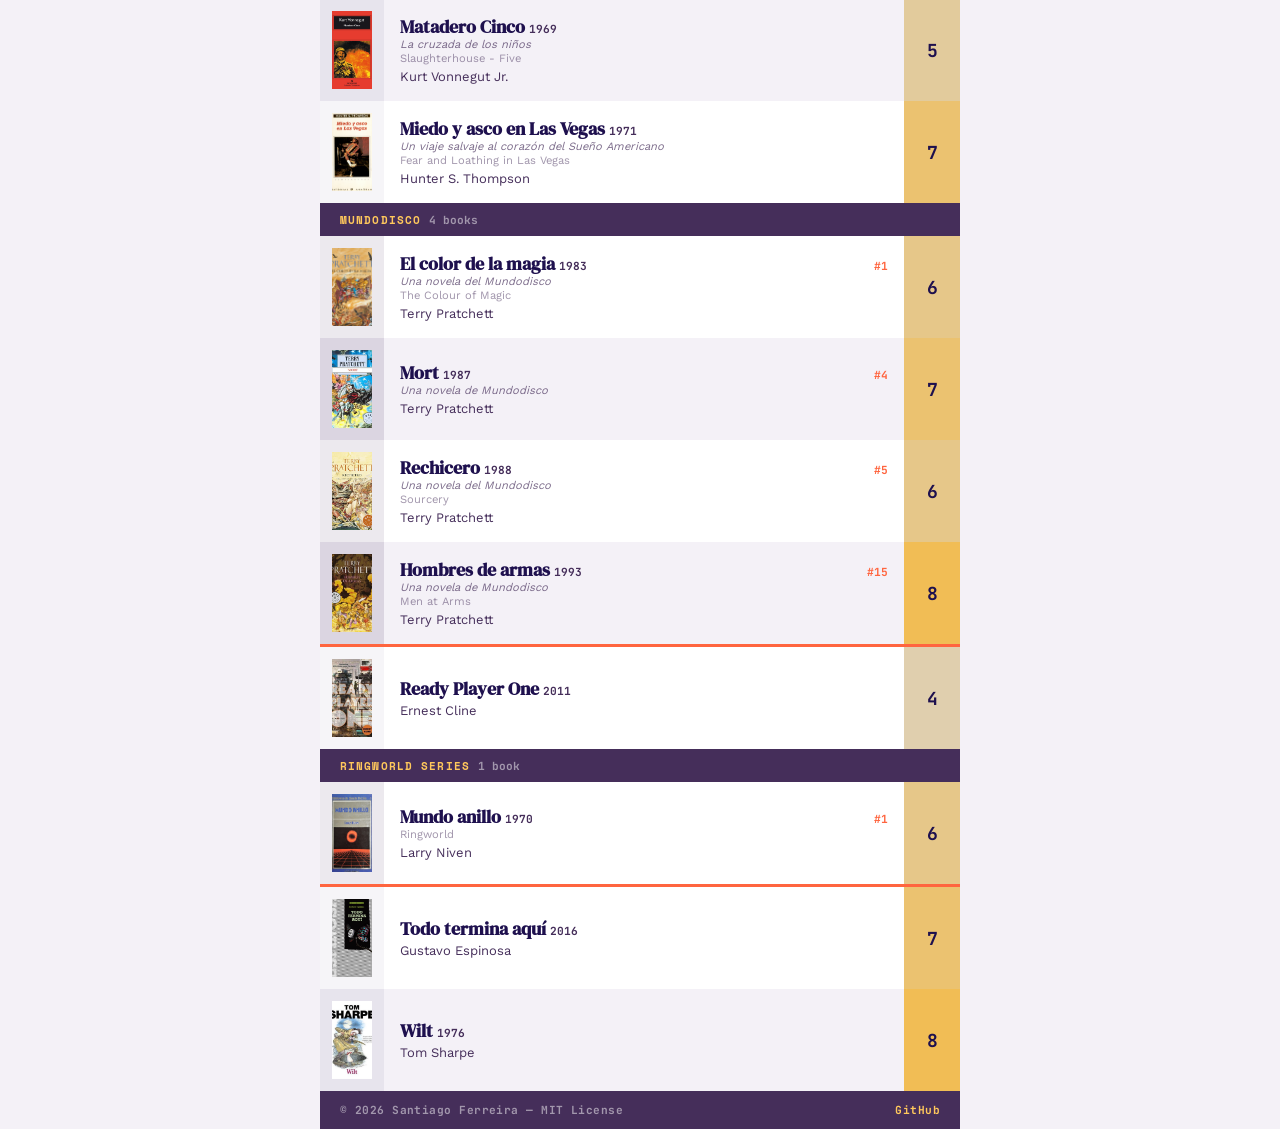
==== commit 63fd39a0: "Make the top bar sticky" ====
--- a/docs/index.html
+++ b/docs/index.html
@@ -15,24 +15,26 @@
 <body>
 
 <!-- Toolbar -->
-<nav class="bg-deep flex items-center gap-4 px-3 py-4 w-full">
-  <a href="/" class="flex items-center gap-3 shrink-0" style="text-decoration:none">
-    <img src="assets/logo.svg" alt="" class="w-6 h-6">
-    <mark class="font-brand text-lg fw-700 uppercase tracking-wide color-white bg-deep">Lev</mark>
-  </a>
-  <search class="flex-1">
-    <input id="search" type="search" placeholder="Search book..." class="w-full bg-white color-deep font-body text-sm py-2 px-3 search-input">
-  </search>
-</nav>
-<div class="bg-orange accent-strip"></div>
-
-<!-- Book List -->
-<main class="bg-white max-w-app mx-auto flex-1 w-full">
-  <div class="list-meta bg-surface-alt flex items-center justify-between px-3 py-2">
+<div class="toolbar-sticky bg-deep">
+  <nav class="bg-deep flex items-center gap-4 px-3 py-4 w-full">
+    <a href="/" class="flex items-center gap-3 shrink-0" style="text-decoration:none">
+      <img src="assets/logo.svg" alt="" class="w-6 h-6">
+      <mark class="font-brand text-lg fw-700 uppercase tracking-wide color-white bg-deep">Lev</mark>
+    </a>
+    <search class="flex-1">
+      <input id="search" type="search" placeholder="Search book..." class="w-full bg-white color-deep font-body text-sm py-2 px-3 search-input">
+    </search>
+  </nav>
+  <div class="bg-orange accent-strip"></div>
+  <div class="list-meta bg-surface-alt flex items-center justify-between px-3 py-2 max-w-app mx-auto w-full">
     <output id="book-count" class="color-mid font-mono text-xs fw-700 tracking-wide uppercase"></output>
     <button id="group-toggle" class="group-toggle font-mono text-xs fw-700 tracking-wide uppercase" type="button"></button>
     <span class="color-mid font-mono text-xs fw-700 tracking-wide uppercase">My Score</span>
   </div>
+</div>
+
+<!-- Book List -->
+<main class="bg-white max-w-app mx-auto flex-1 w-full">
   <div id="book-list"></div>
 </main>
 
@@ -342,6 +344,7 @@
    @layer component
    ======================================== */
 @layer component {
+  .toolbar-sticky { position: sticky; top: 0; z-index: 10; }
   .accent-strip { height: 4px; }
 
   .list-meta {
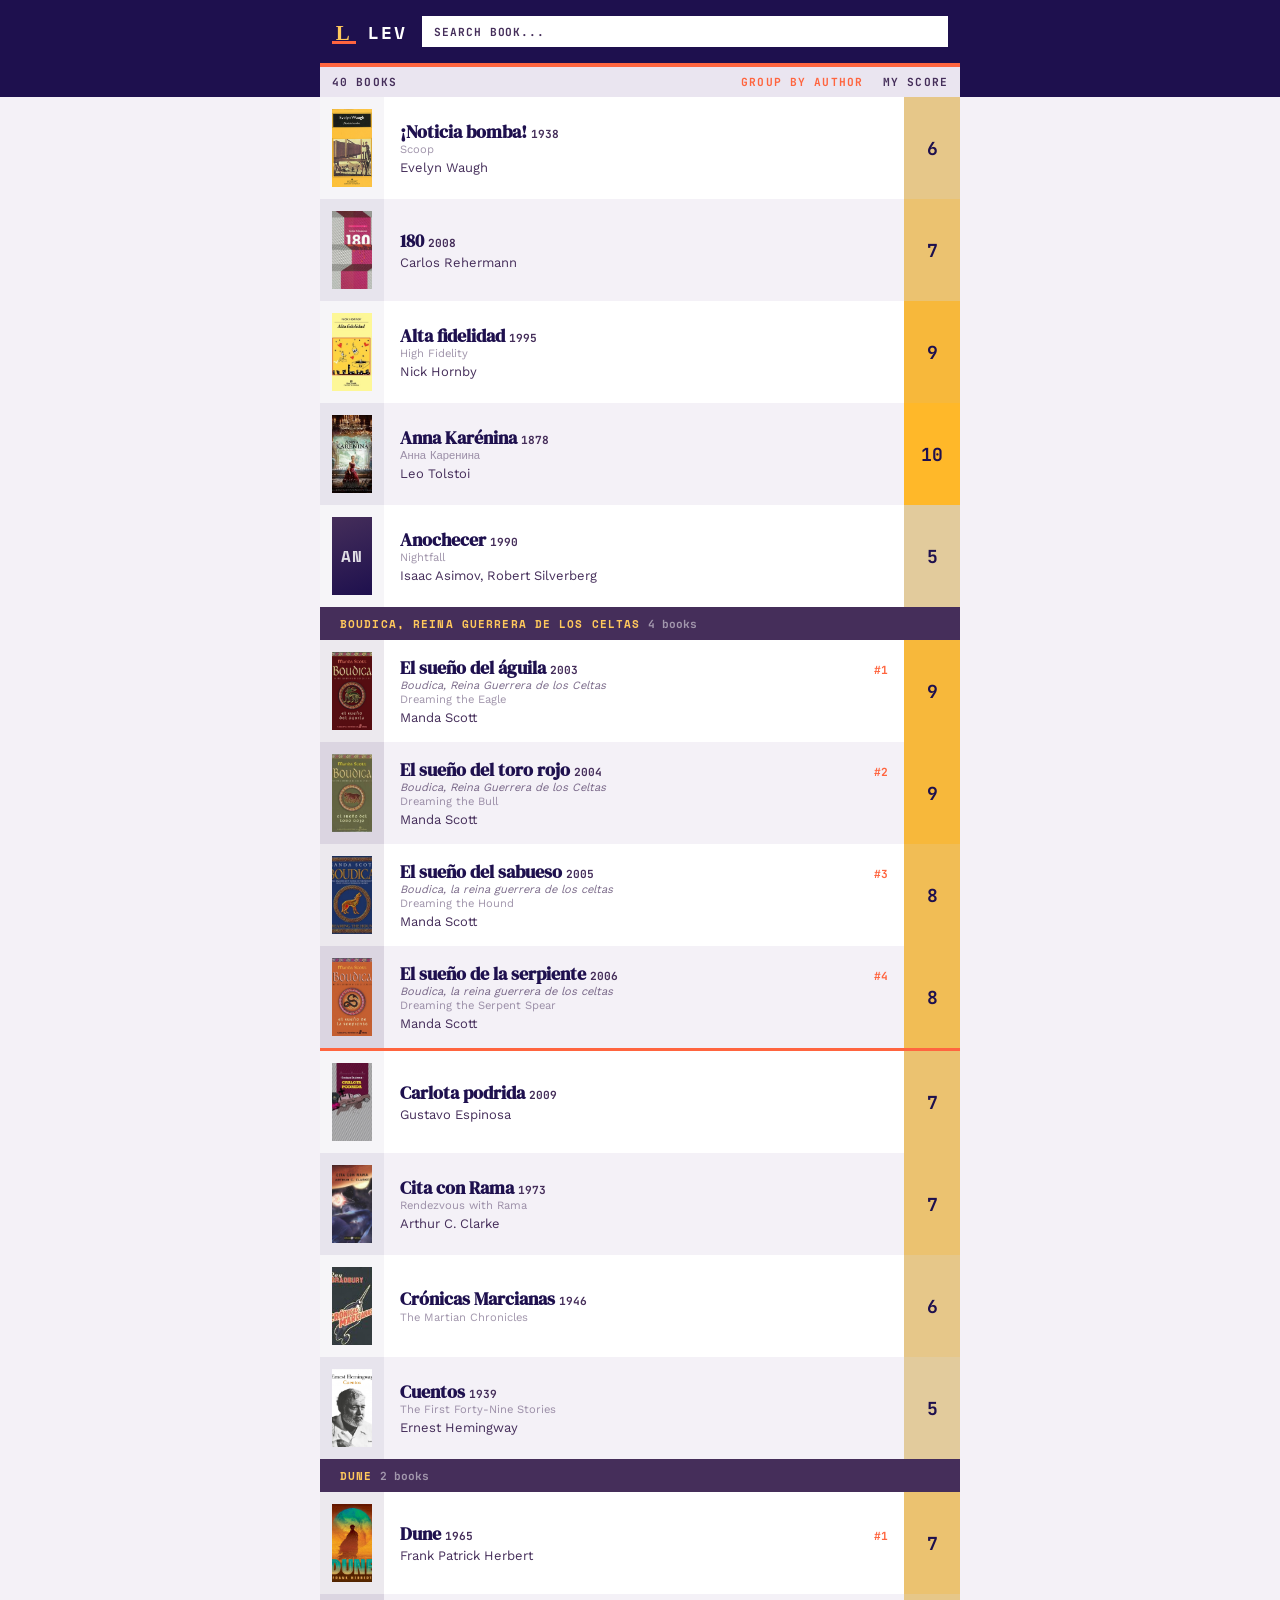
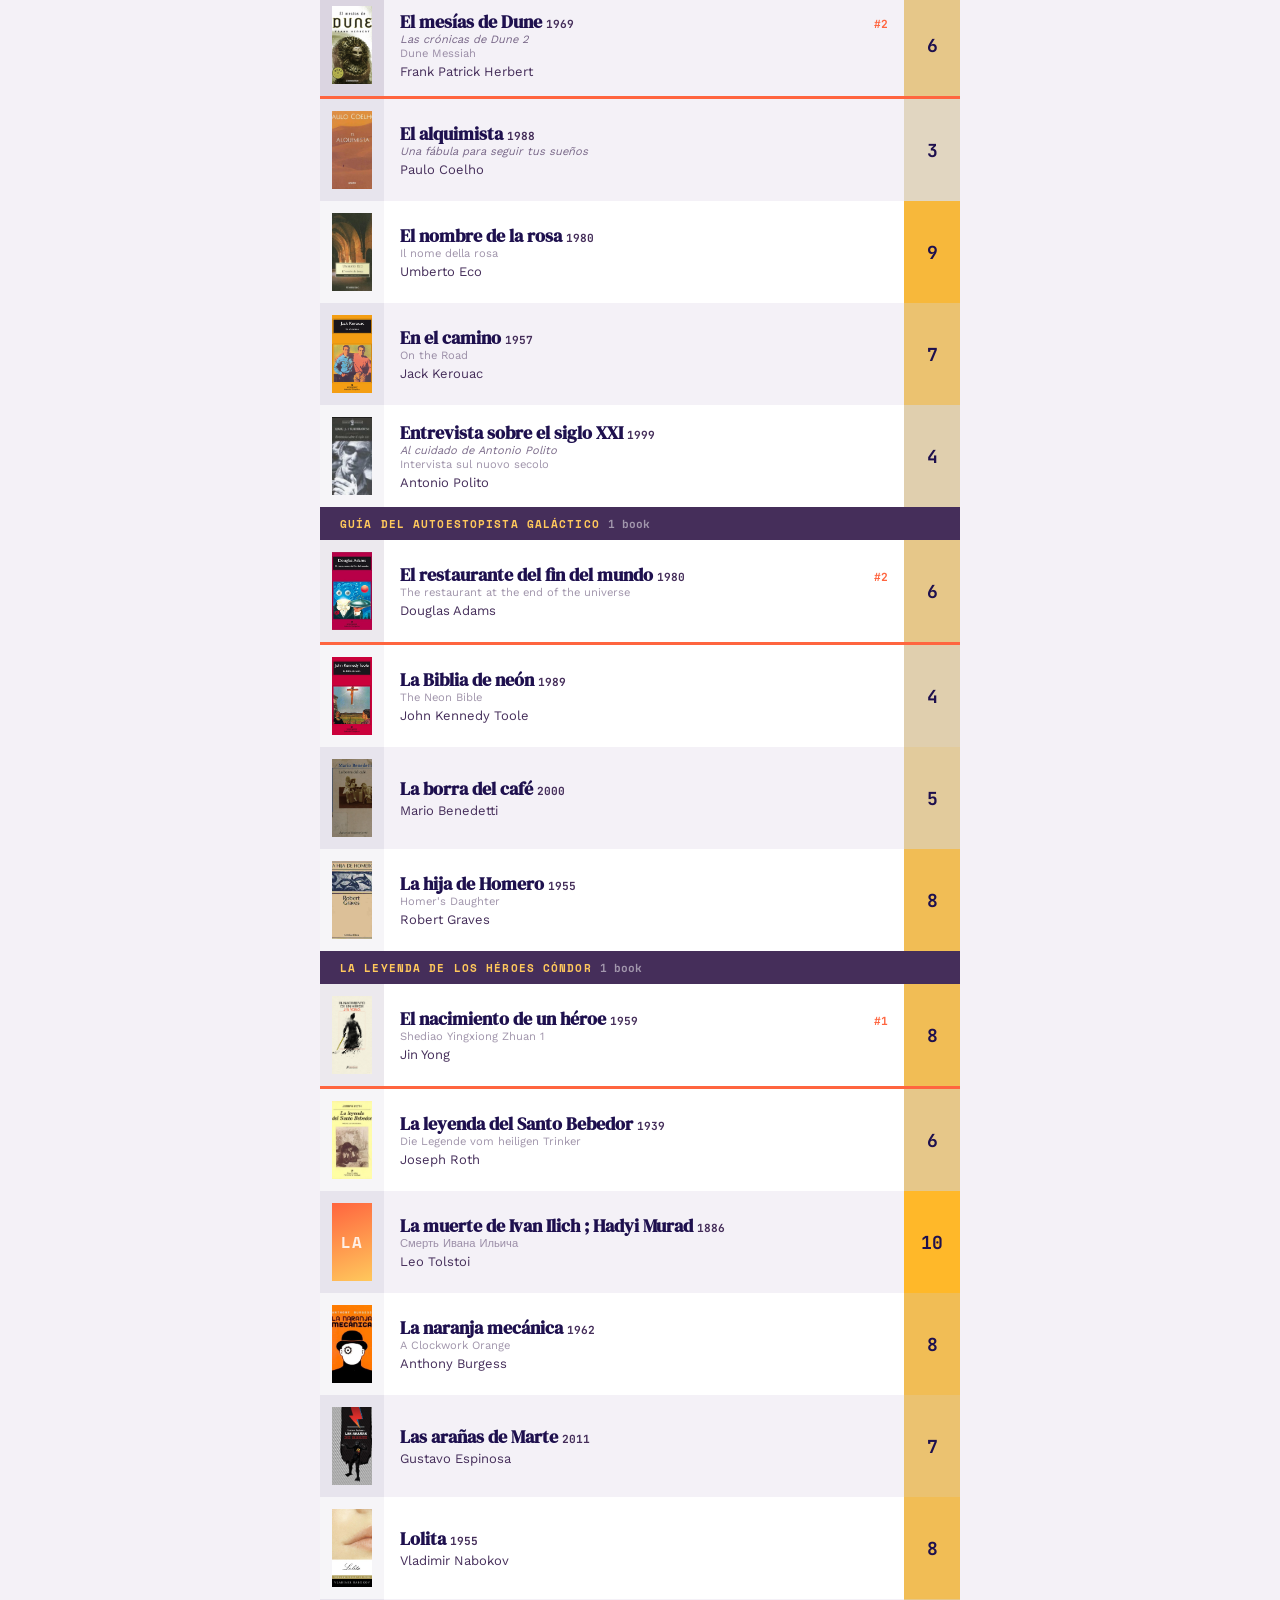
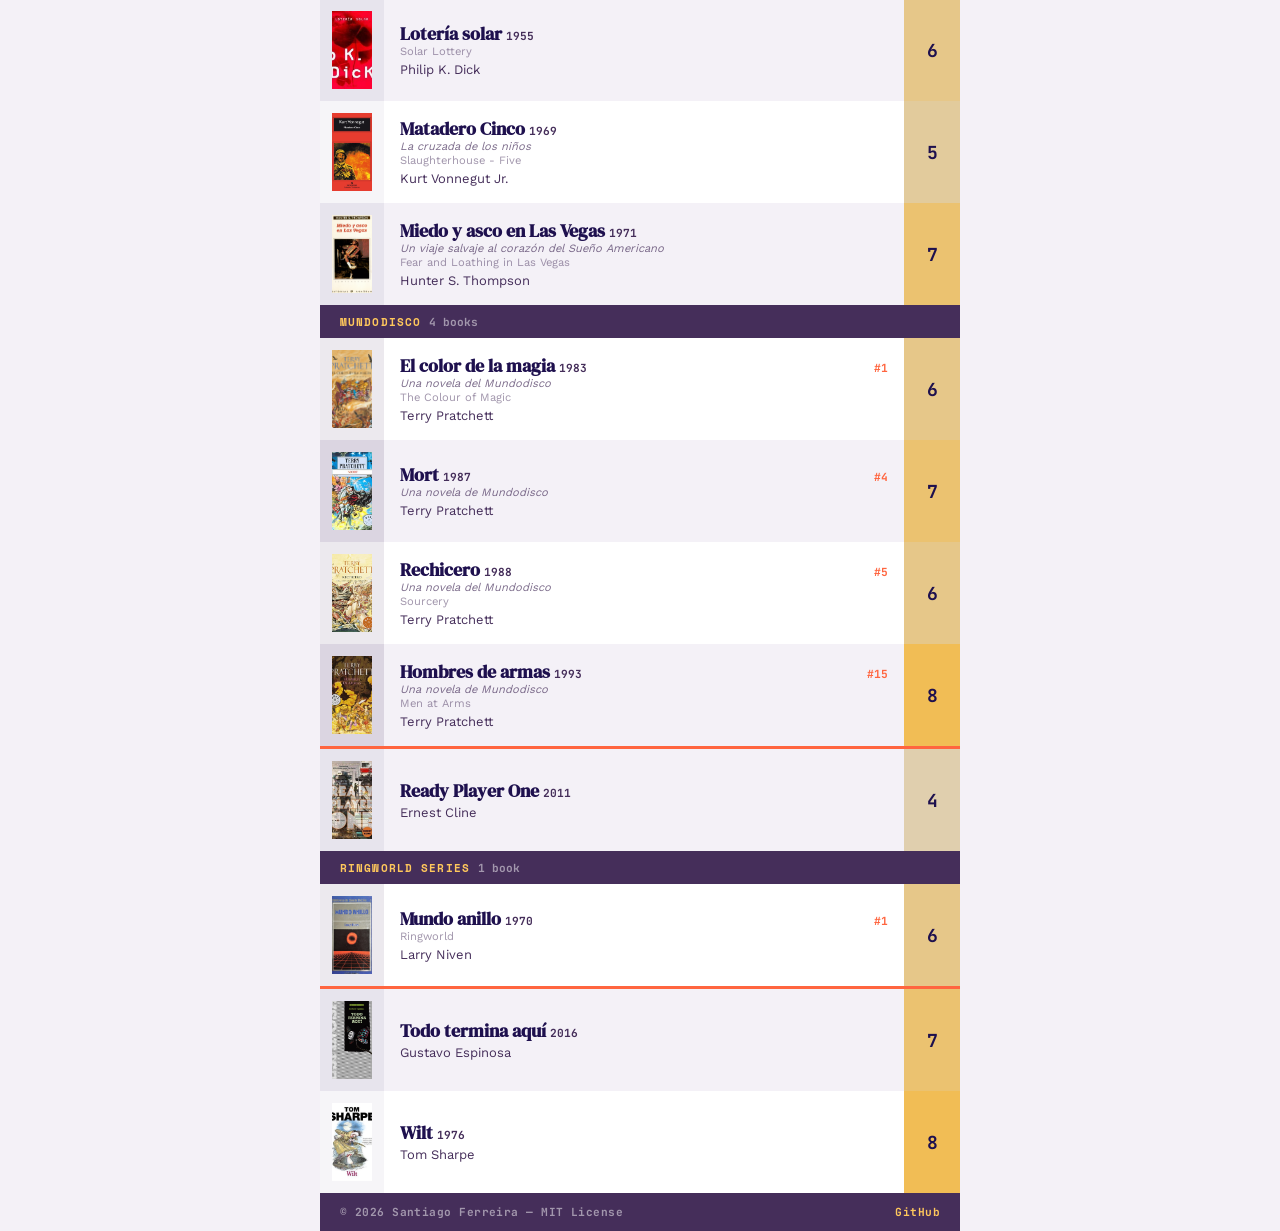
==== commit f7c35cb8: "Invalidate db.json cache in service worker" ====
--- a/docs/index.html
+++ b/docs/index.html
@@ -603,10 +603,15 @@
   // Template strings for structural HTML only — no user-facing input is rendered.
 
   // --- Data ---
-  const response = await fetch('db.json');
-  const db = await response.json();
-  const allBooks = db.books;
-  const authorById = new Map(db.authors.map(a => [a.id, a]));
+  // The service worker uses stale-while-revalidate for db.json: we get the
+  // cached copy immediately and the SW posts a `db-updated` message later
+  // if the network response differs. We can't reload the module on the fly
+  // (top-level `await` already ran), so when that message arrives we just
+  // re-fetch and re-render in place.
+  let db = await (await fetch('db.json')).json();
+  let allBooks = Array.isArray(db?.books) ? db.books : [];
+  let allAuthors = Array.isArray(db?.authors) ? db.authors : [];
+  let authorById = new Map(allAuthors.map(a => [a.id, a]));
   const bookAuthorNames = (book) => (book.author_ids ?? []).map(id => authorById.get(id)?.name).filter(Boolean);
 
   // --- DOM refs ---
@@ -903,6 +908,7 @@
 
   // --- Render book list with selected grouping ---
   const renderBooks = (books) => {
+    if (!Array.isArray(books)) books = [];
     selectedIndex = -1;
     bookList.replaceChildren();
 
@@ -1015,6 +1021,11 @@
 
     updateDetailNav();
     detailDialog.showModal();
+
+    // Reflect the open book in the URL hash so it can be deep-linked.
+    if (book.id != null && location.hash !== `#${book.id}`) {
+      history.replaceState(null, '', `#${book.id}`);
+    }
   };
 
   // --- Dialog navigation ---
@@ -1129,14 +1140,51 @@
 
   detailDialog.addEventListener('close', () => {
     bookList.querySelectorAll('.book-row')[selectedIndex]?.scrollIntoView({ block: 'nearest' });
+    // Clear the hash so re-opening / sharing a fresh URL won't reopen.
+    if (location.hash) history.replaceState(null, '', location.pathname + location.search);
+  });
+
+  // --- Deep link: open the book referenced by location.hash on load and
+  // whenever the hash changes (back/forward navigation).
+  const openBookFromHash = () => {
+    const id = parseInt(location.hash.slice(1), 10);
+    if (!Number.isFinite(id)) return;
+    const idx = displayedBooks.findIndex(b => b.id === id);
+    if (idx === -1) return;
+    selectedIndex = idx;
+    updateSelection();
+    openBookDetail(displayedBooks[idx]);
+  };
+
+  window.addEventListener('hashchange', () => {
+    if (location.hash) openBookFromHash();
+    else if (detailDialog.open) detailDialog.close();
   });
 
   // --- Init ---
   renderBooks(allBooks);
+  openBookFromHash();
 
   // --- Service worker ---
+  // The SW serves db.json stale-while-revalidate; when the background
+  // fetch turns up a different payload it posts `db-updated`, so we
+  // re-fetch (cache is now fresh) and re-render without a page reload.
   if ('serviceWorker' in navigator) {
     navigator.serviceWorker.register('sw.js');
+
+    navigator.serviceWorker.addEventListener('message', async (event) => {
+      if (event.data?.type !== 'db-updated') return;
+
+      try {
+        db = await (await fetch('db.json')).json();
+        allBooks = Array.isArray(db?.books) ? db.books : [];
+        allAuthors = Array.isArray(db?.authors) ? db.authors : [];
+        authorById = new Map(allAuthors.map(a => [a.id, a]));
+        renderBooks(visibleBooksForQuery());
+      } catch (err) {
+        console.warn('Failed to refresh db.json after SW update:', err);
+      }
+    });
   }
 </script>
 </body>
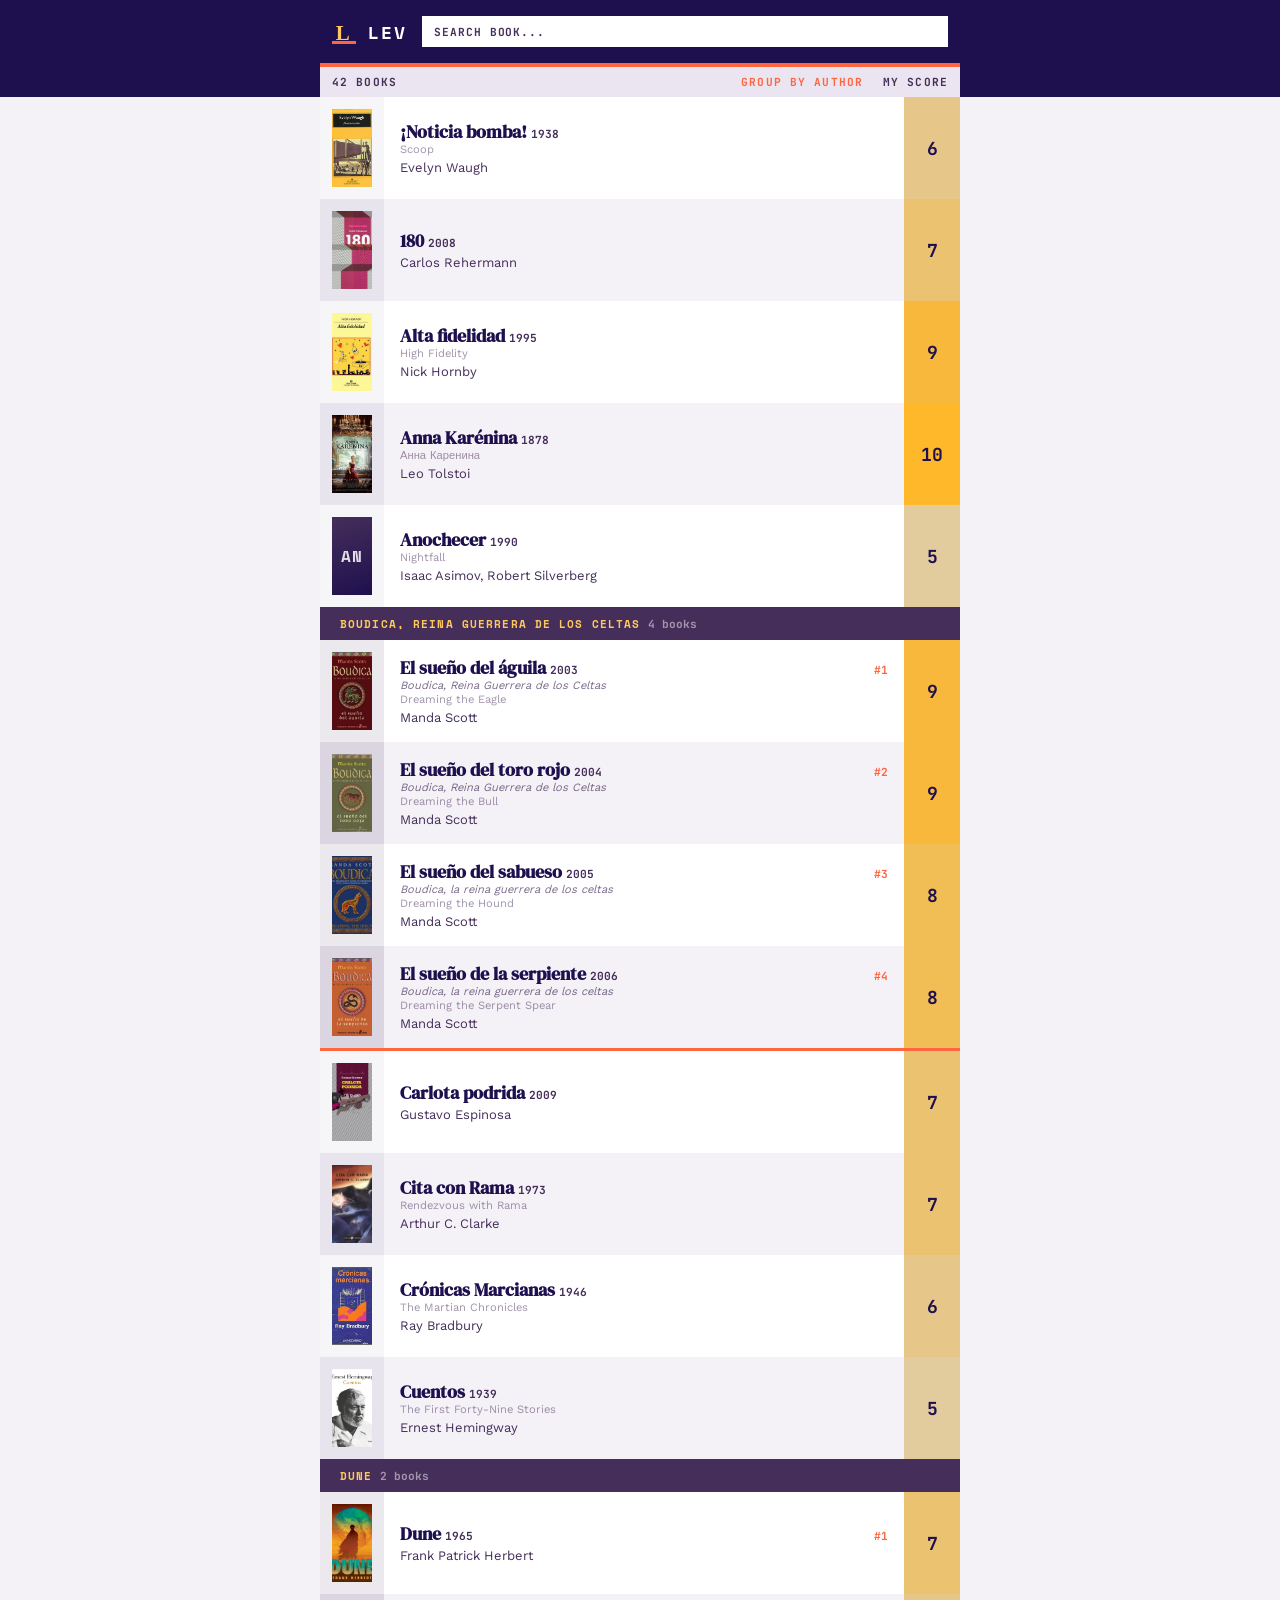
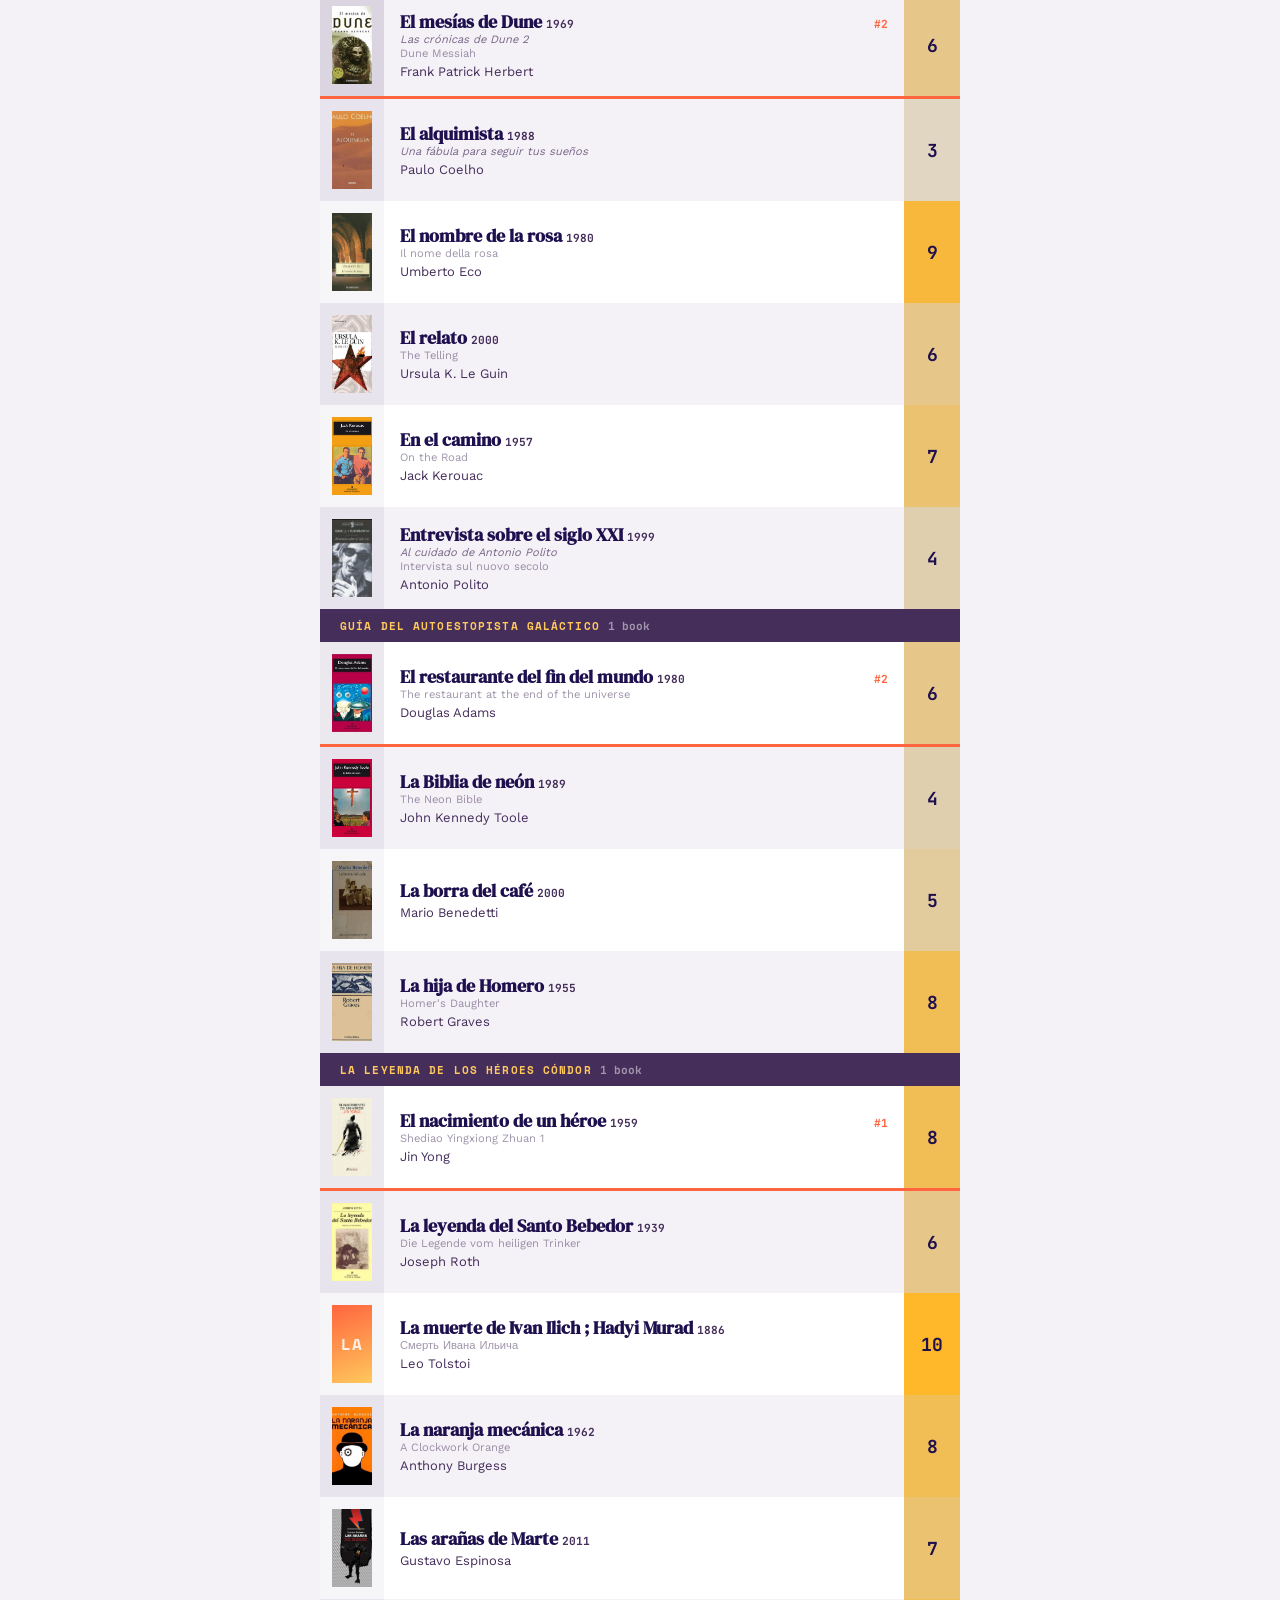
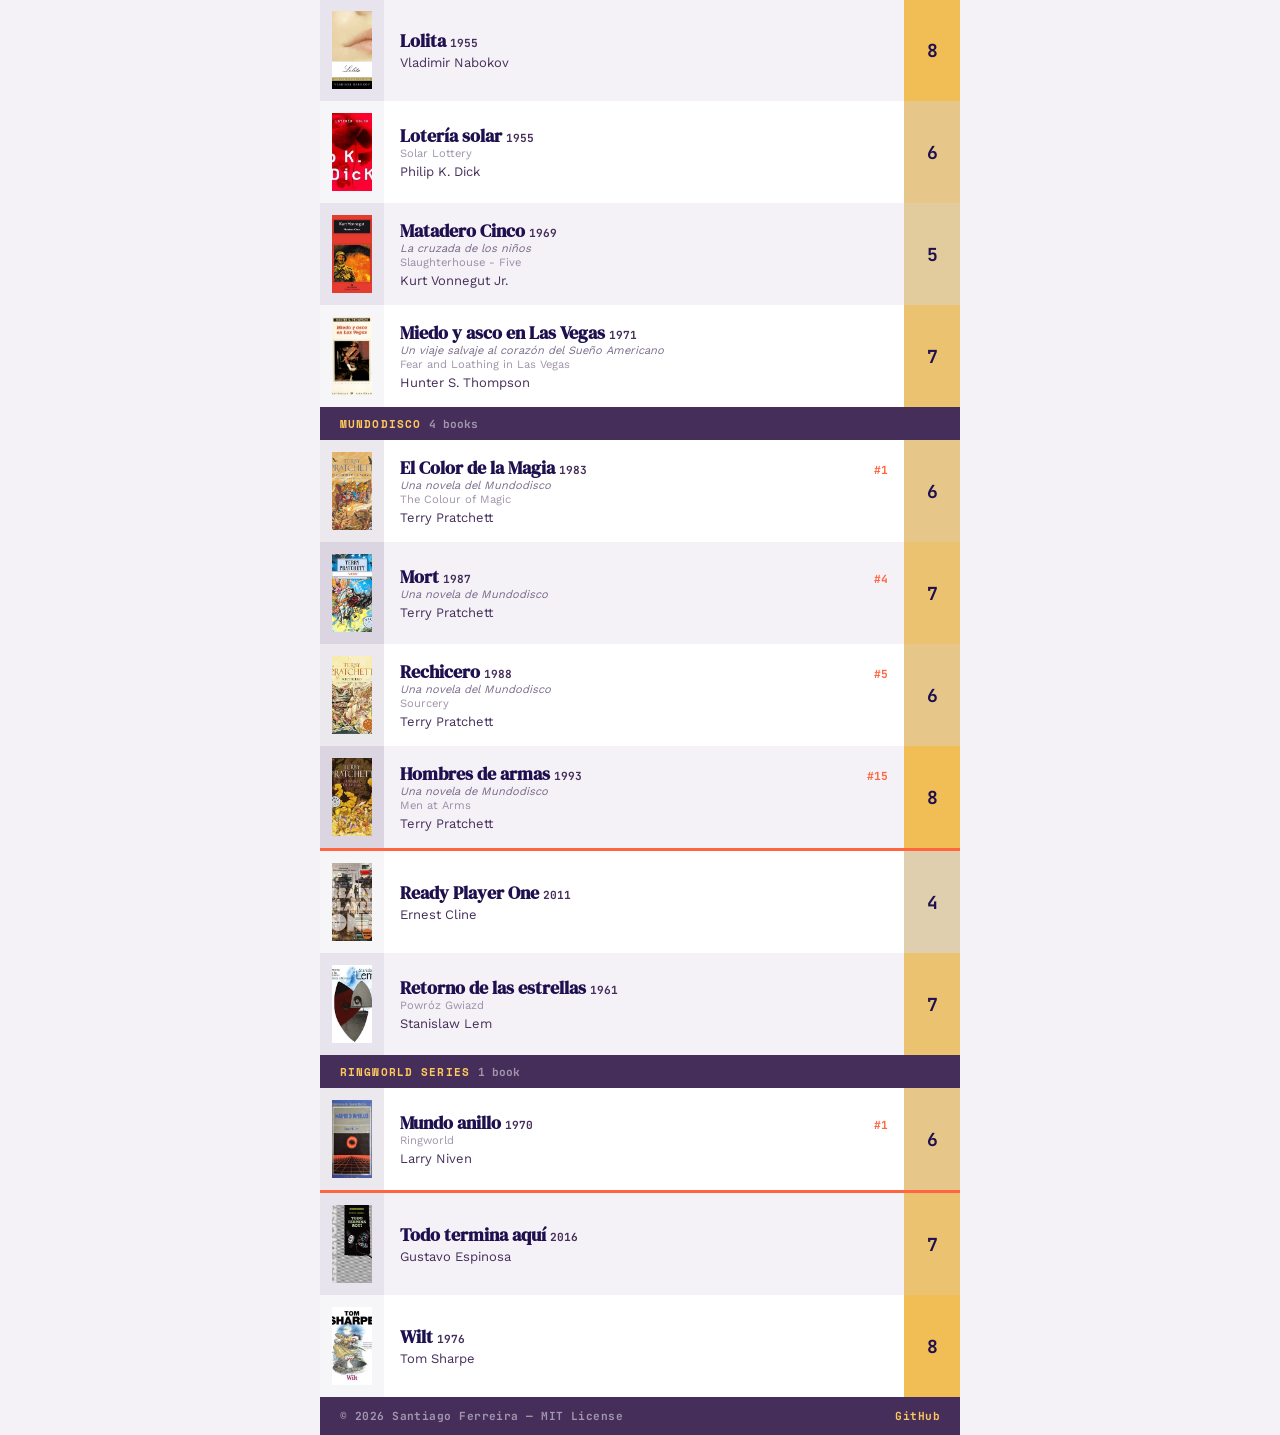
==== commit f7776965: "Update interactive list selection" ====
--- a/docs/index.html
+++ b/docs/index.html
@@ -996,7 +996,6 @@
     if (book.first_publishing_date) rows.push({ label: 'Year', value: book.first_publishing_date, mono: true });
     if (book.publisher) rows.push({ label: 'Publisher', value: book.publisher, mono: false });
     for (const id of (book.identifiers ?? [])) rows.push({ label: id.type, value: id.value, mono: true });
-    if (book.publish_dates?.length > 1) rows.push({ label: 'Editions', value: book.publish_dates.join(', '), mono: false });
     if (book.saga?.name) rows.push({ label: 'Saga', value: `${book.saga.name} #${book.saga.order}`, mono: true });
 
     for (const r of rows) {
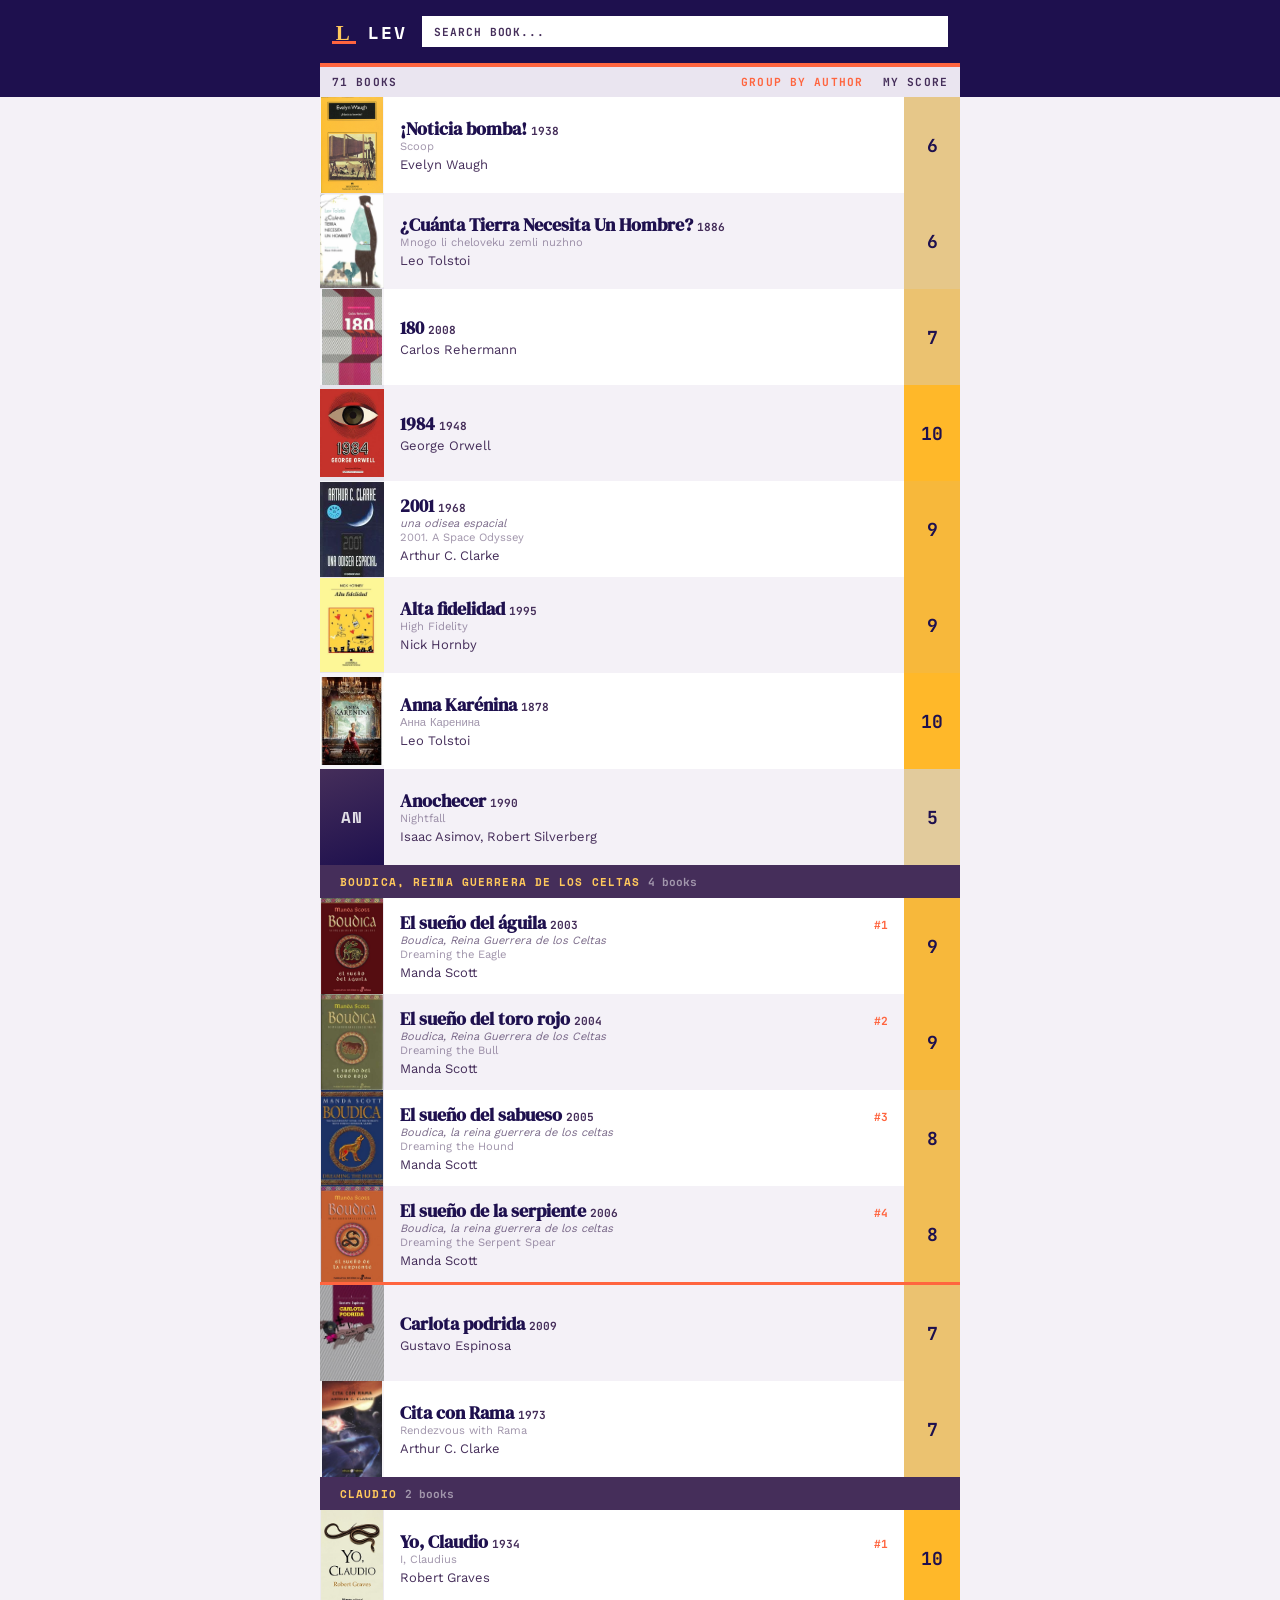
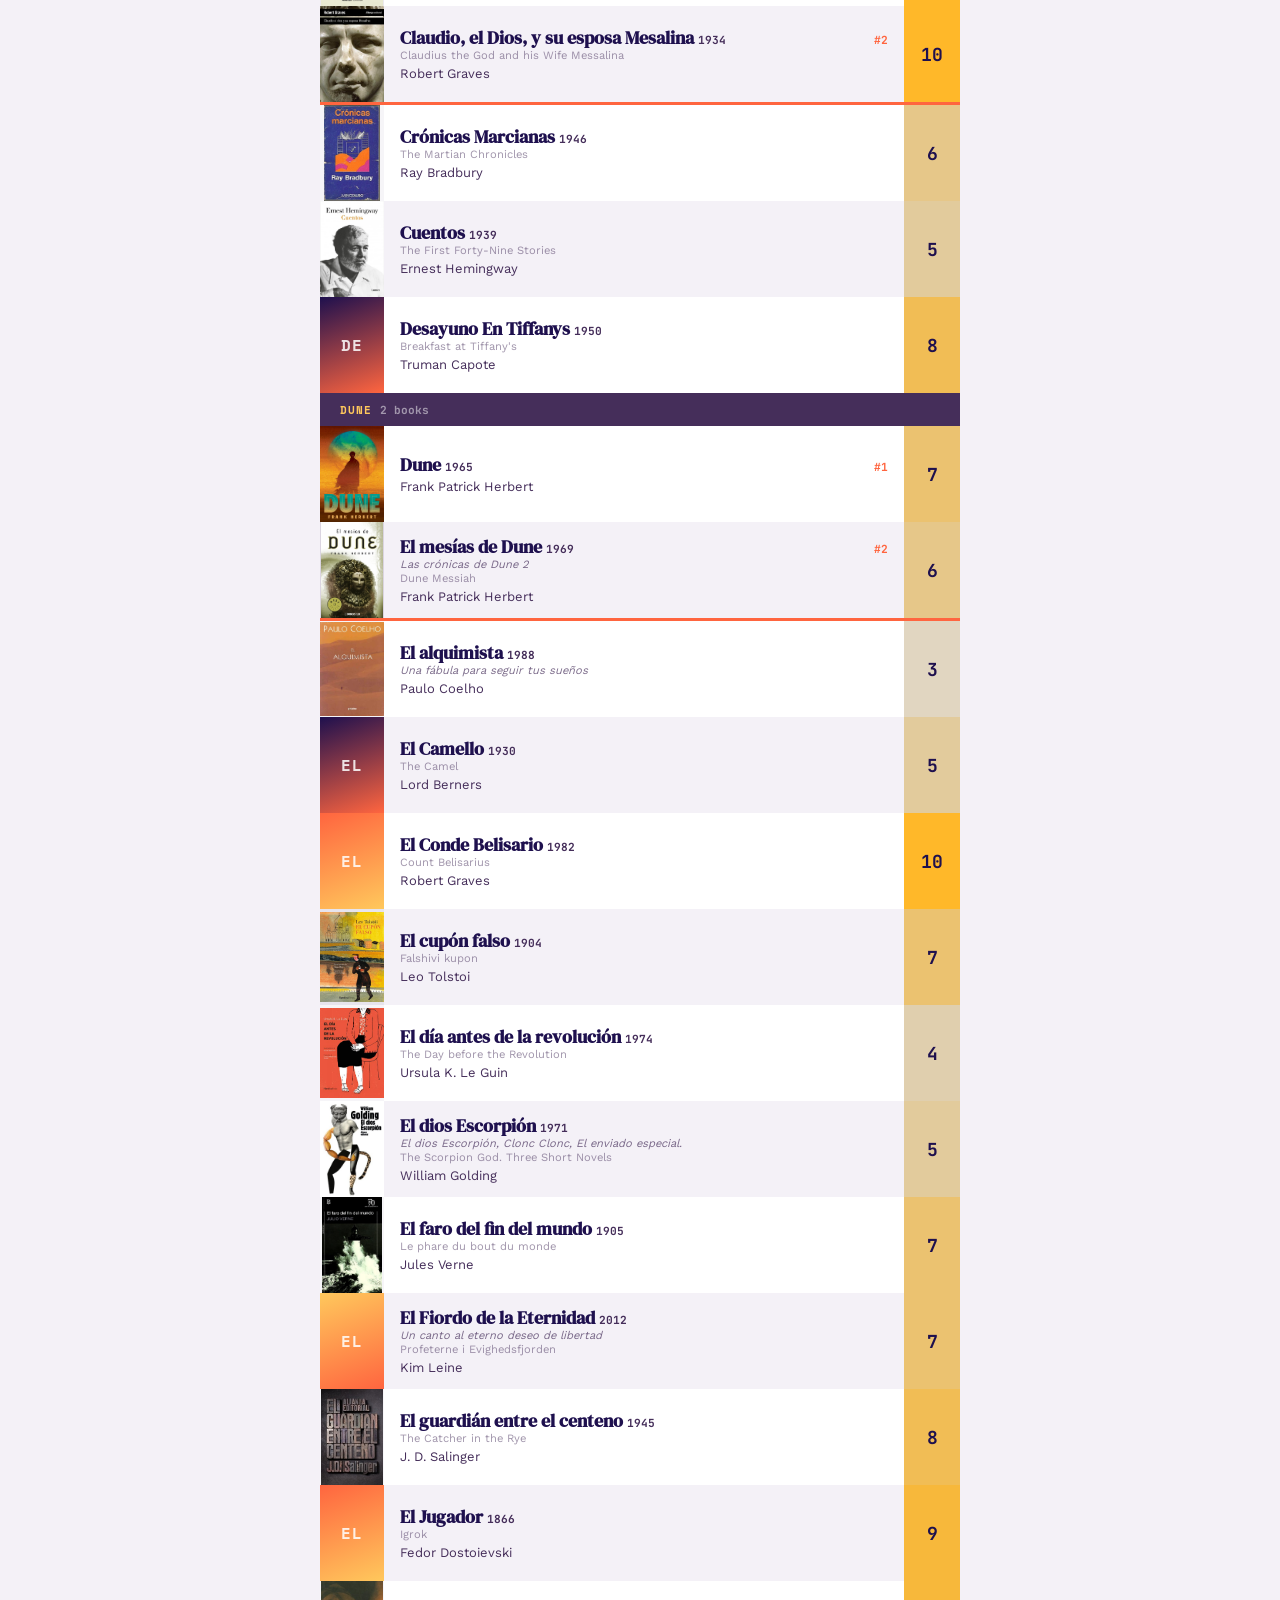
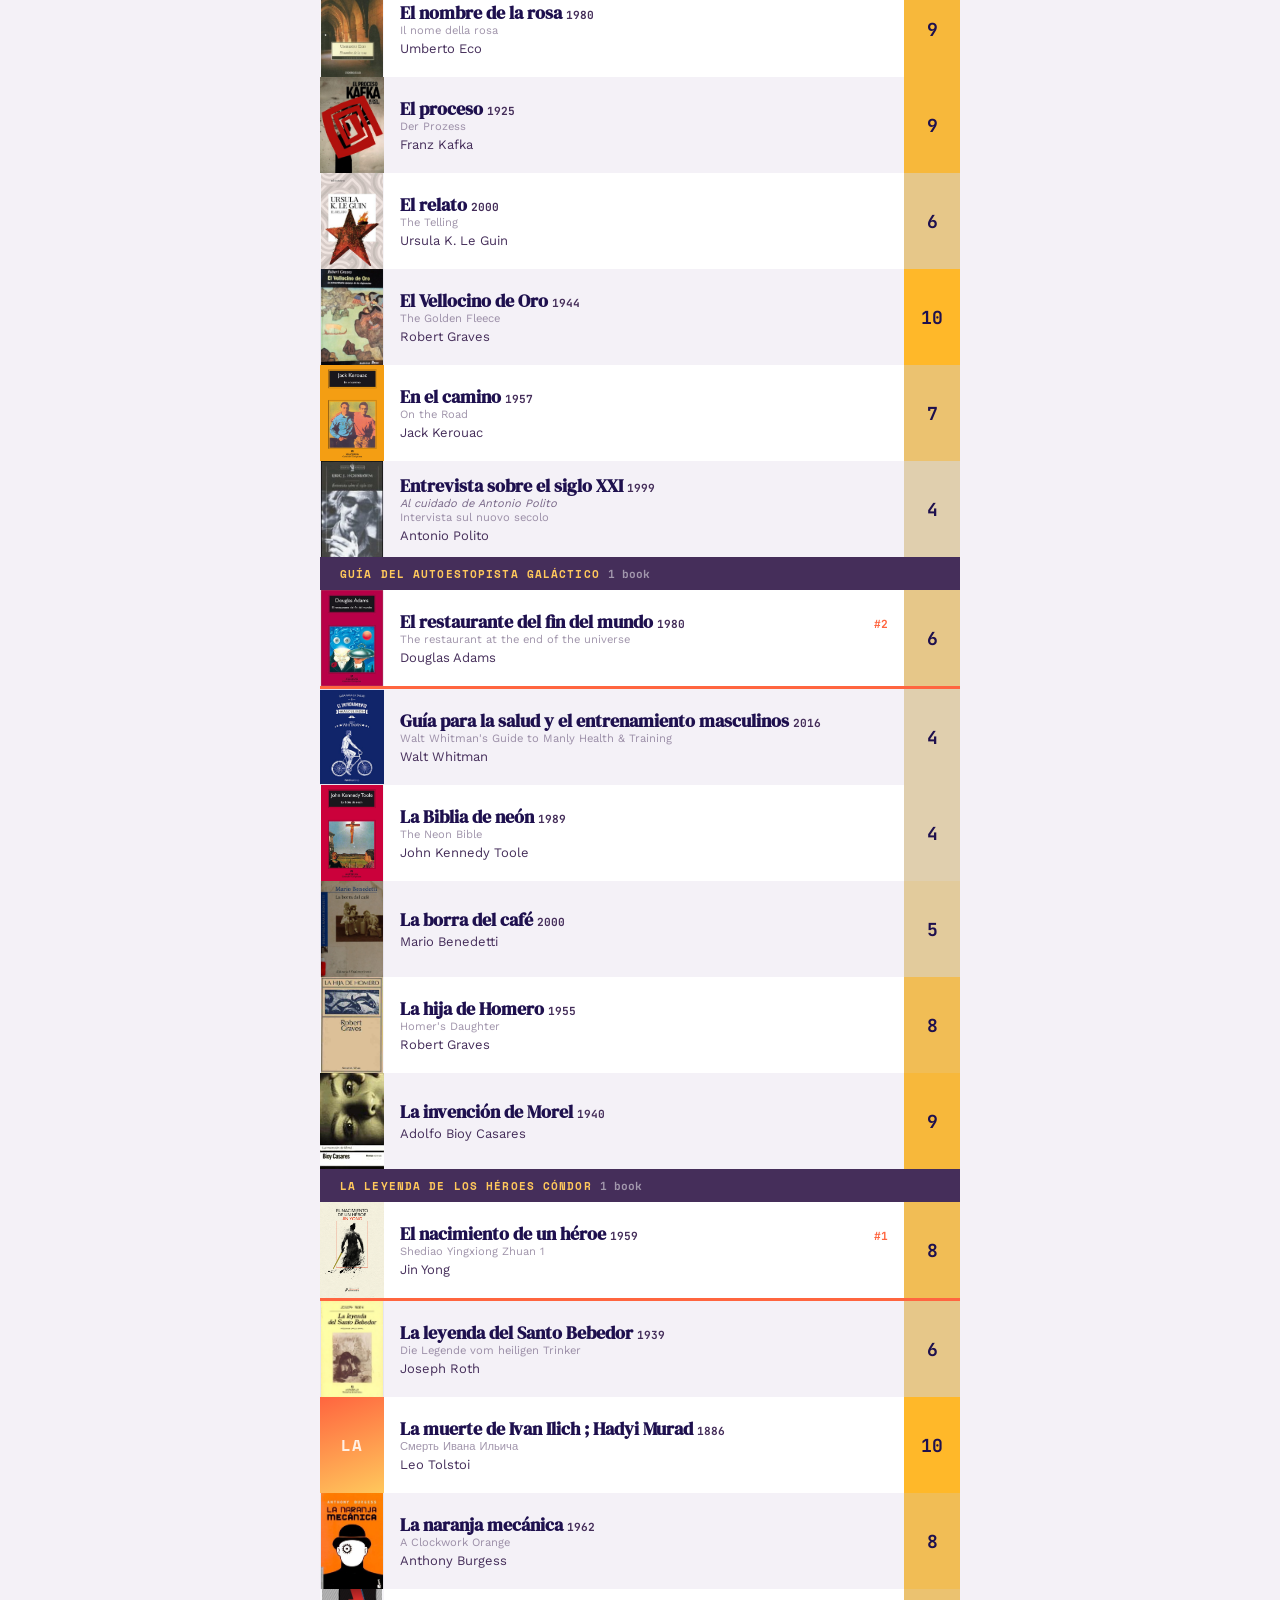
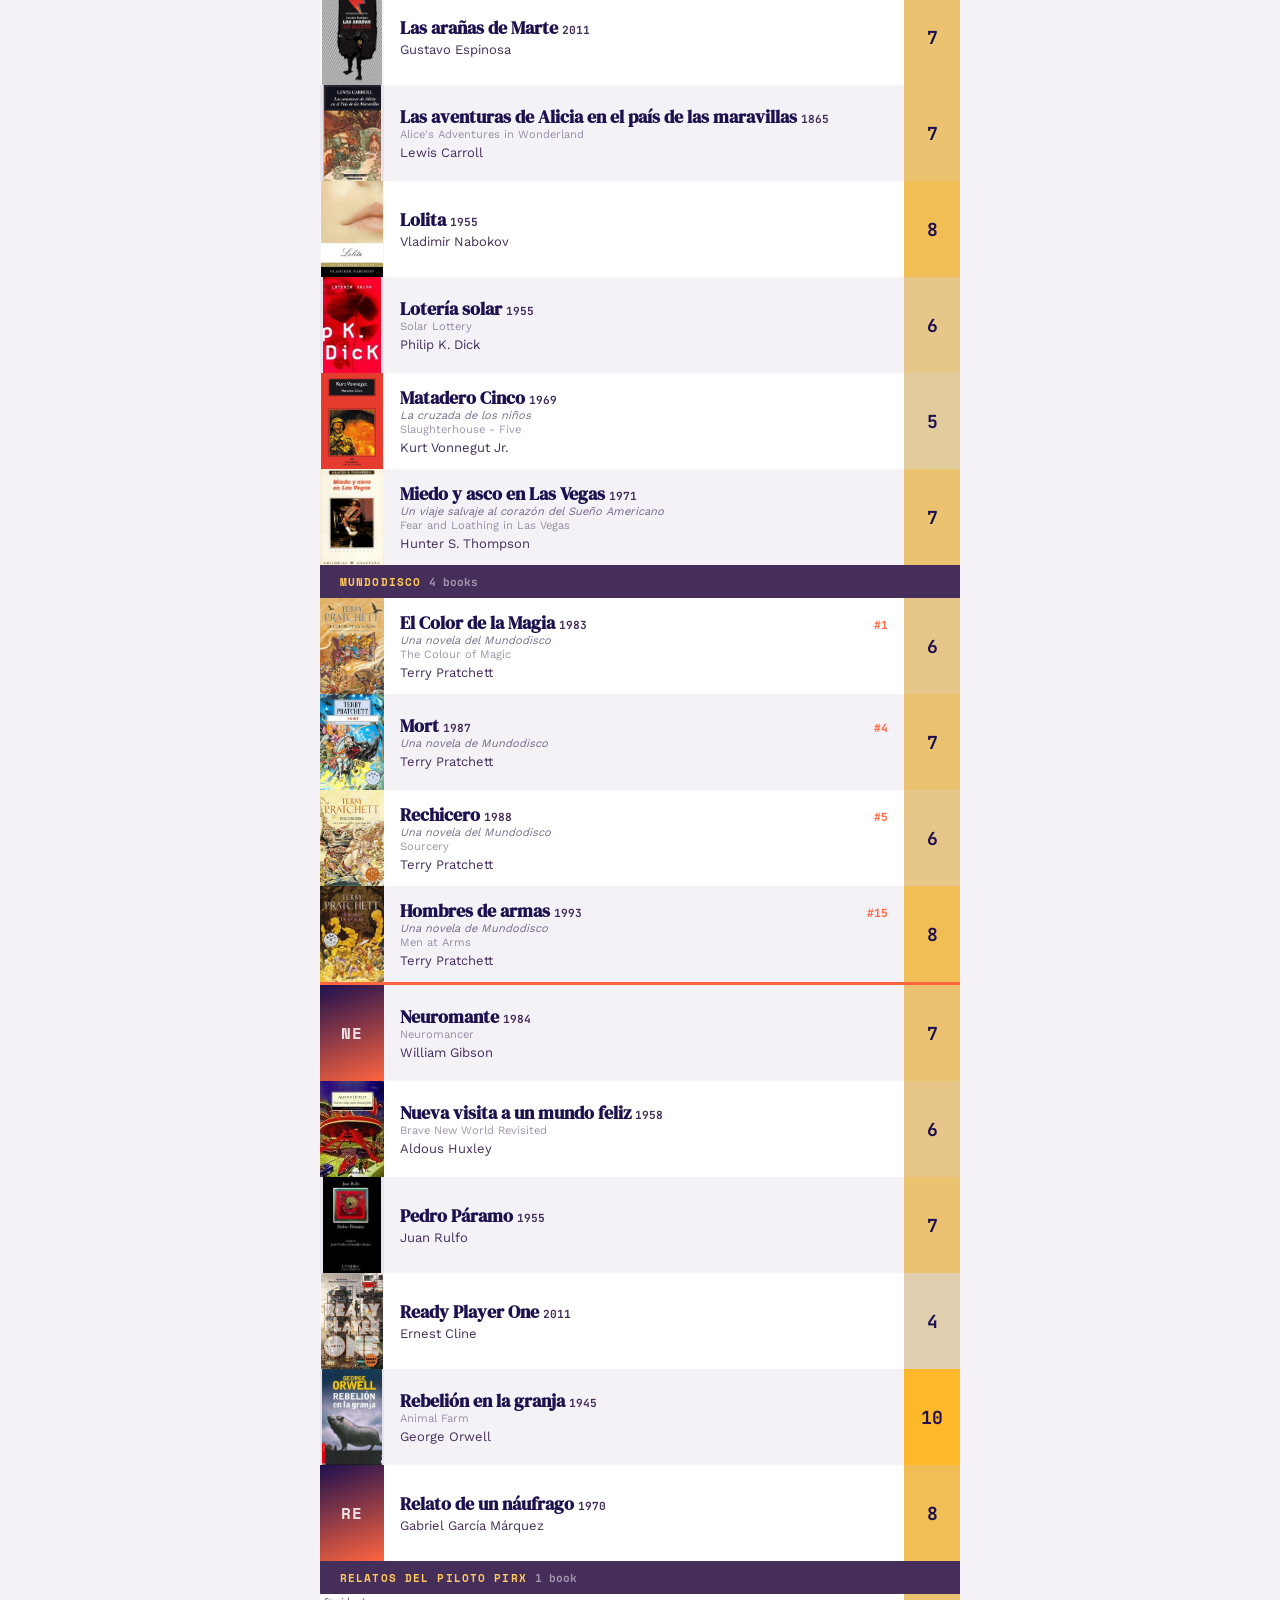
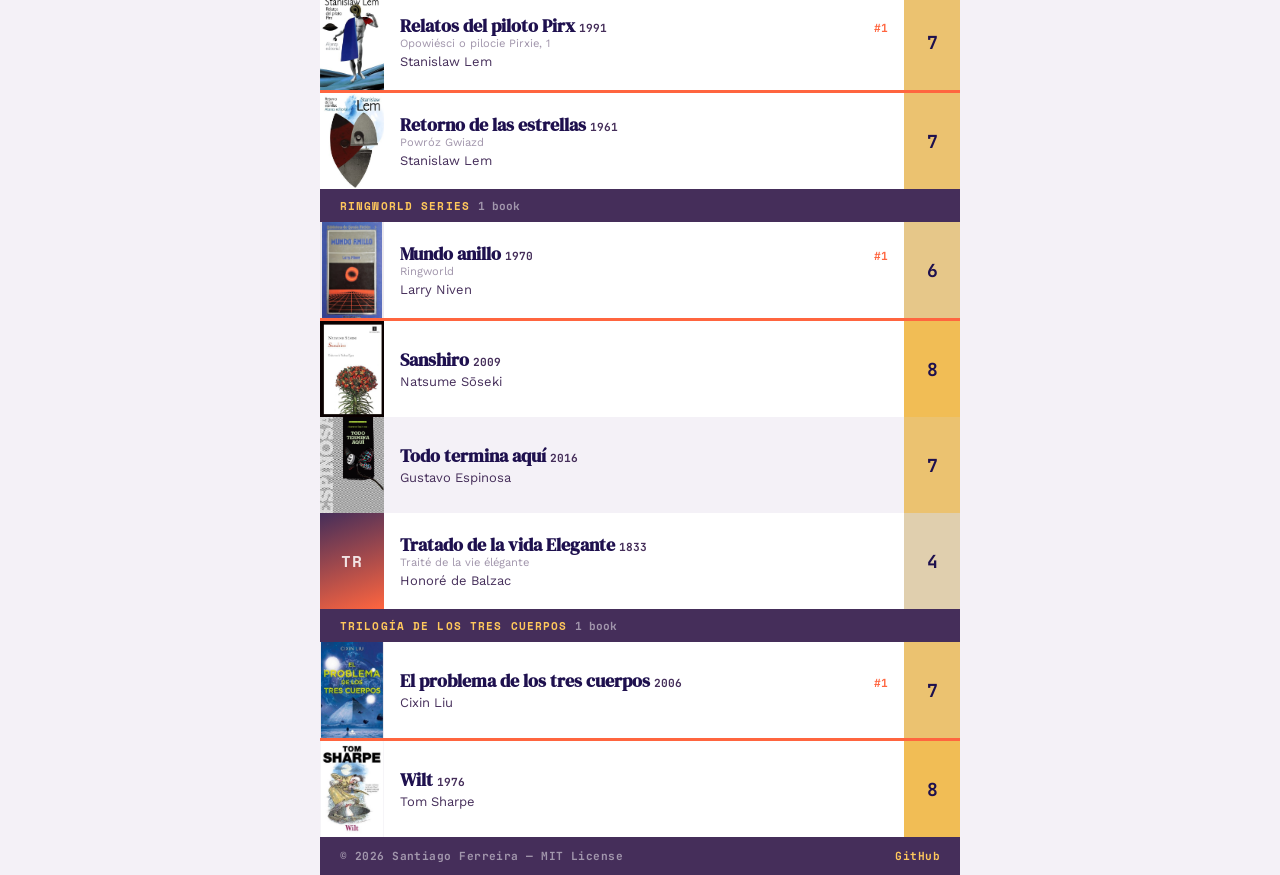
==== commit a1ad8146: "Fix saga name" ====
--- a/docs/index.html
+++ b/docs/index.html
@@ -329,13 +329,23 @@
   .h-6 { height: 1.5rem; }
   .max-w-app { max-width: 640px; }
 
-  .cover-sm { width: 54px; height: 78px; }
-  .cover-lg { width: 110px; height: 162px; }
+  /* List cover: fills the column edge-to-edge while preserving the source
+     image's aspect ratio. The 2:3 fallback applies to placeholder divs
+     and pre-load img sizing. */
+  .cover-sm {
+    width: 100%;
+    height: 100%;
+    aspect-ratio: 2 / 3;
+    display: block;
+    object-fit: contain;
+  }
+  .cover-lg { width: 110px; height: 162px; aspect-ratio: 2 / 3; object-fit: contain; }
   .score-col-w { width: 56px; }
   .cover-col-w { width: 74px; }
   .meta-label-w { width: 90px; }
 
   .object-cover { object-fit: cover; }
+  .object-contain { object-fit: contain; }
   .min-w-0 { min-width: 0; }
   .relative { position: relative; }
 }
@@ -401,9 +411,8 @@
     width: 64px;
     flex-shrink: 0;
     display: flex;
-    align-items: center;
-    justify-content: center;
-    padding: var(--sp-3);
+    align-items: stretch;
+    justify-content: stretch;
     background: rgba(30,16,78,0.04);
   }
 
@@ -799,7 +808,7 @@
       const img = document.createElement('img');
       img.src = defaultCover.file;
       img.alt = '';
-      img.className = `${cls} object-cover`;
+      img.className = `${cls} object-contain`;
       img.onerror = () => img.replaceWith(buildPlaceholder(book, cls));
       return img;
     }
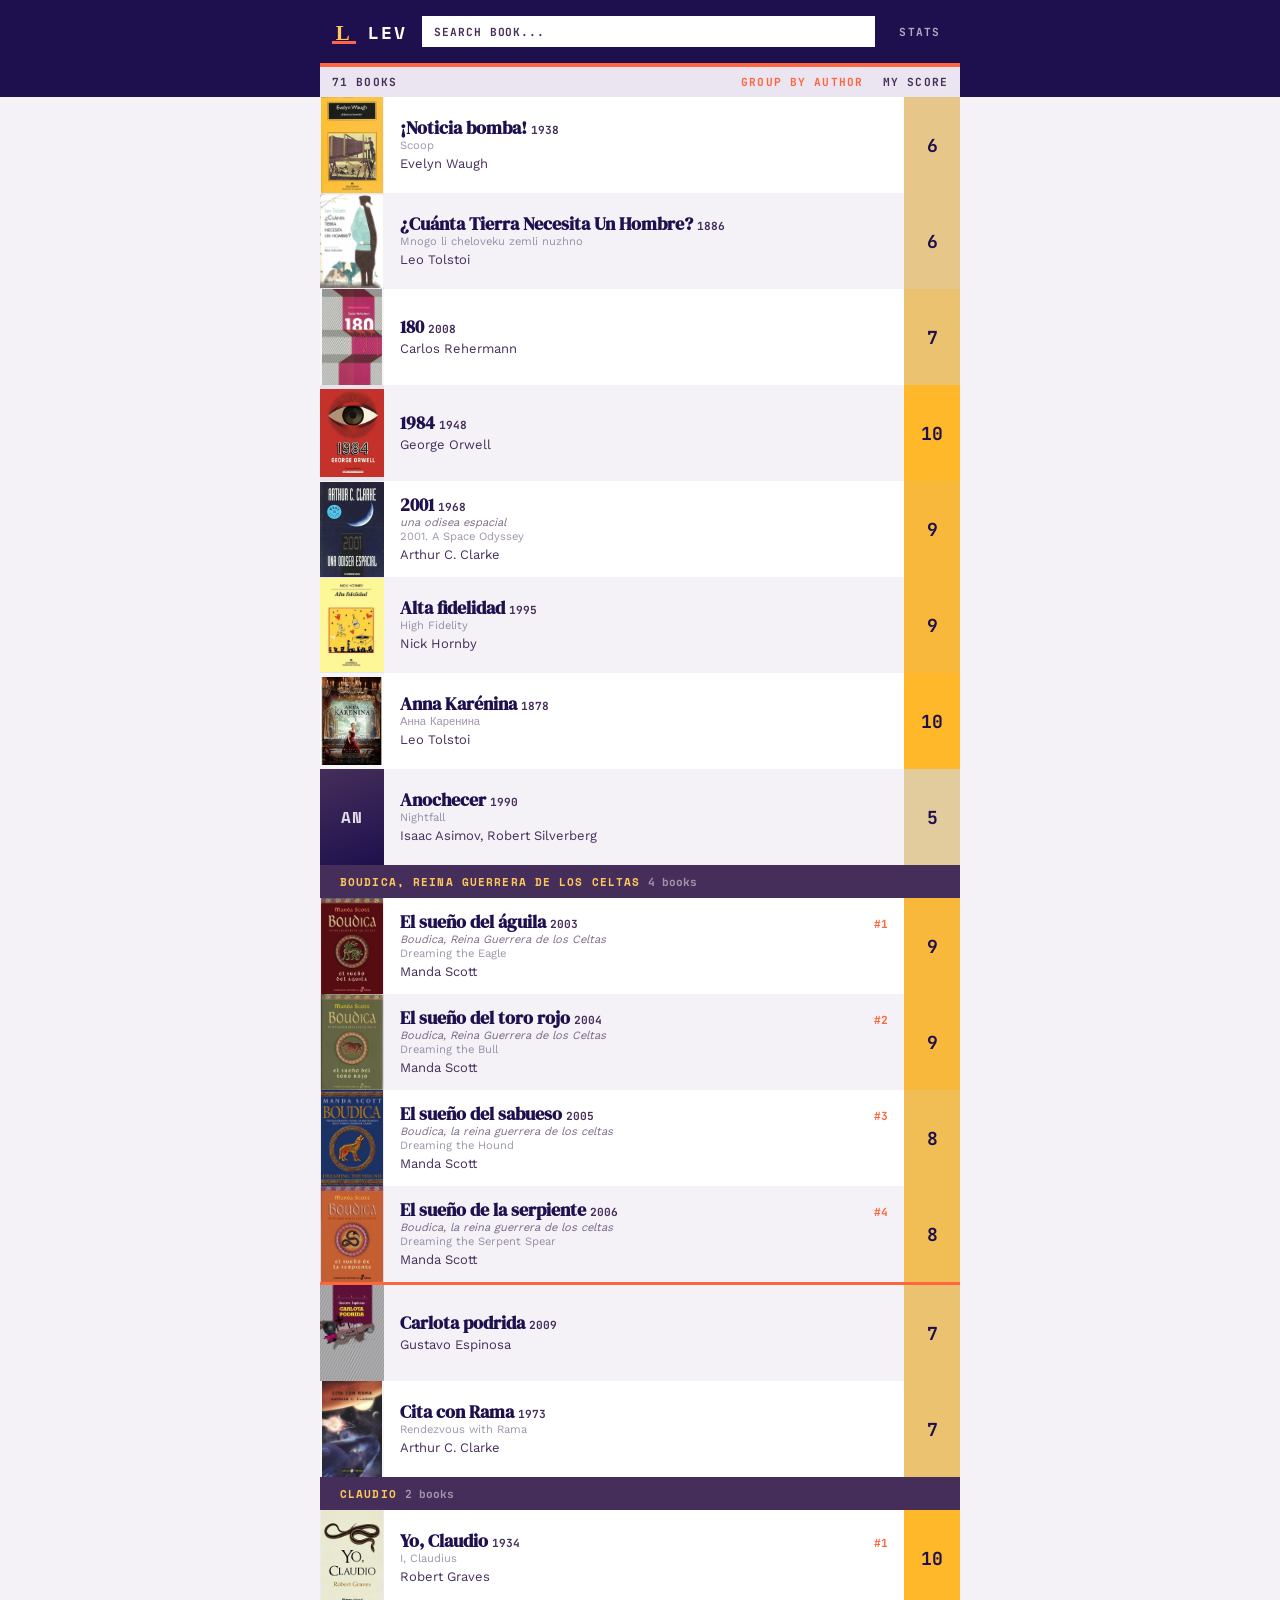
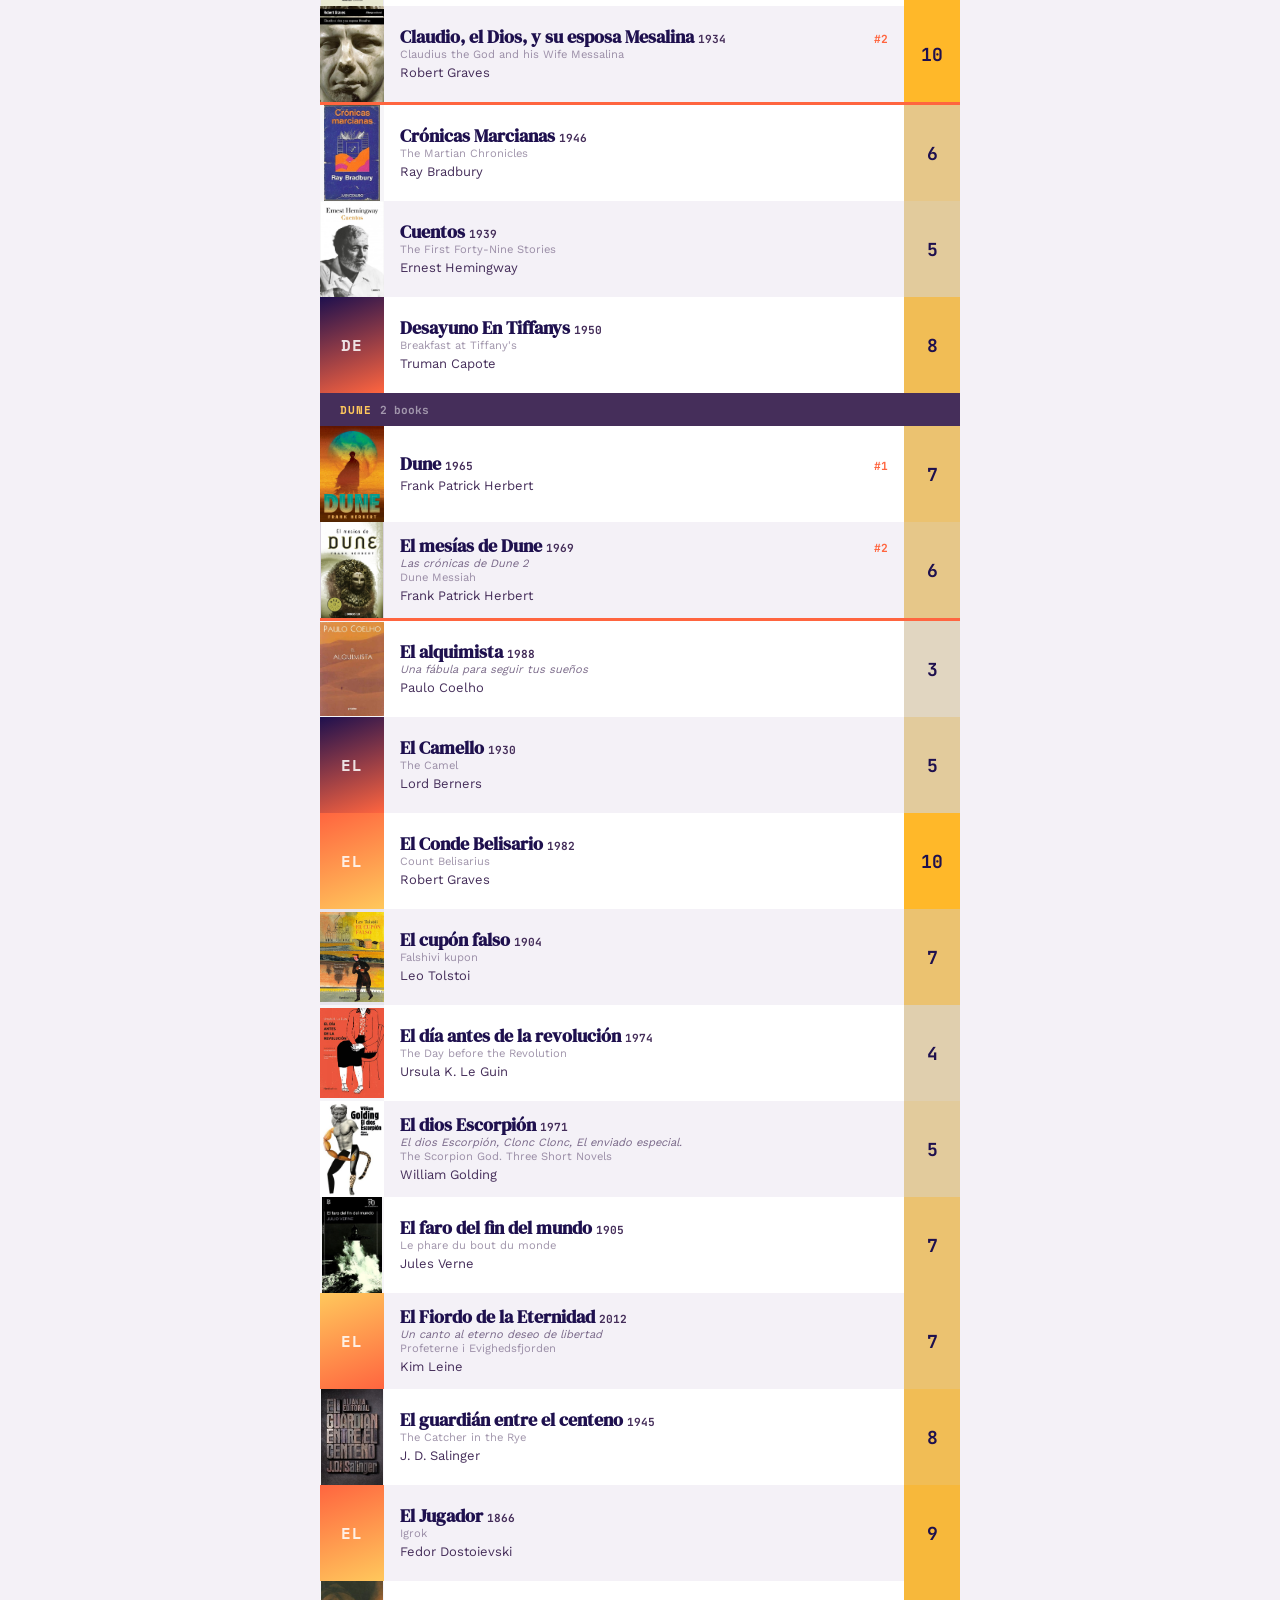
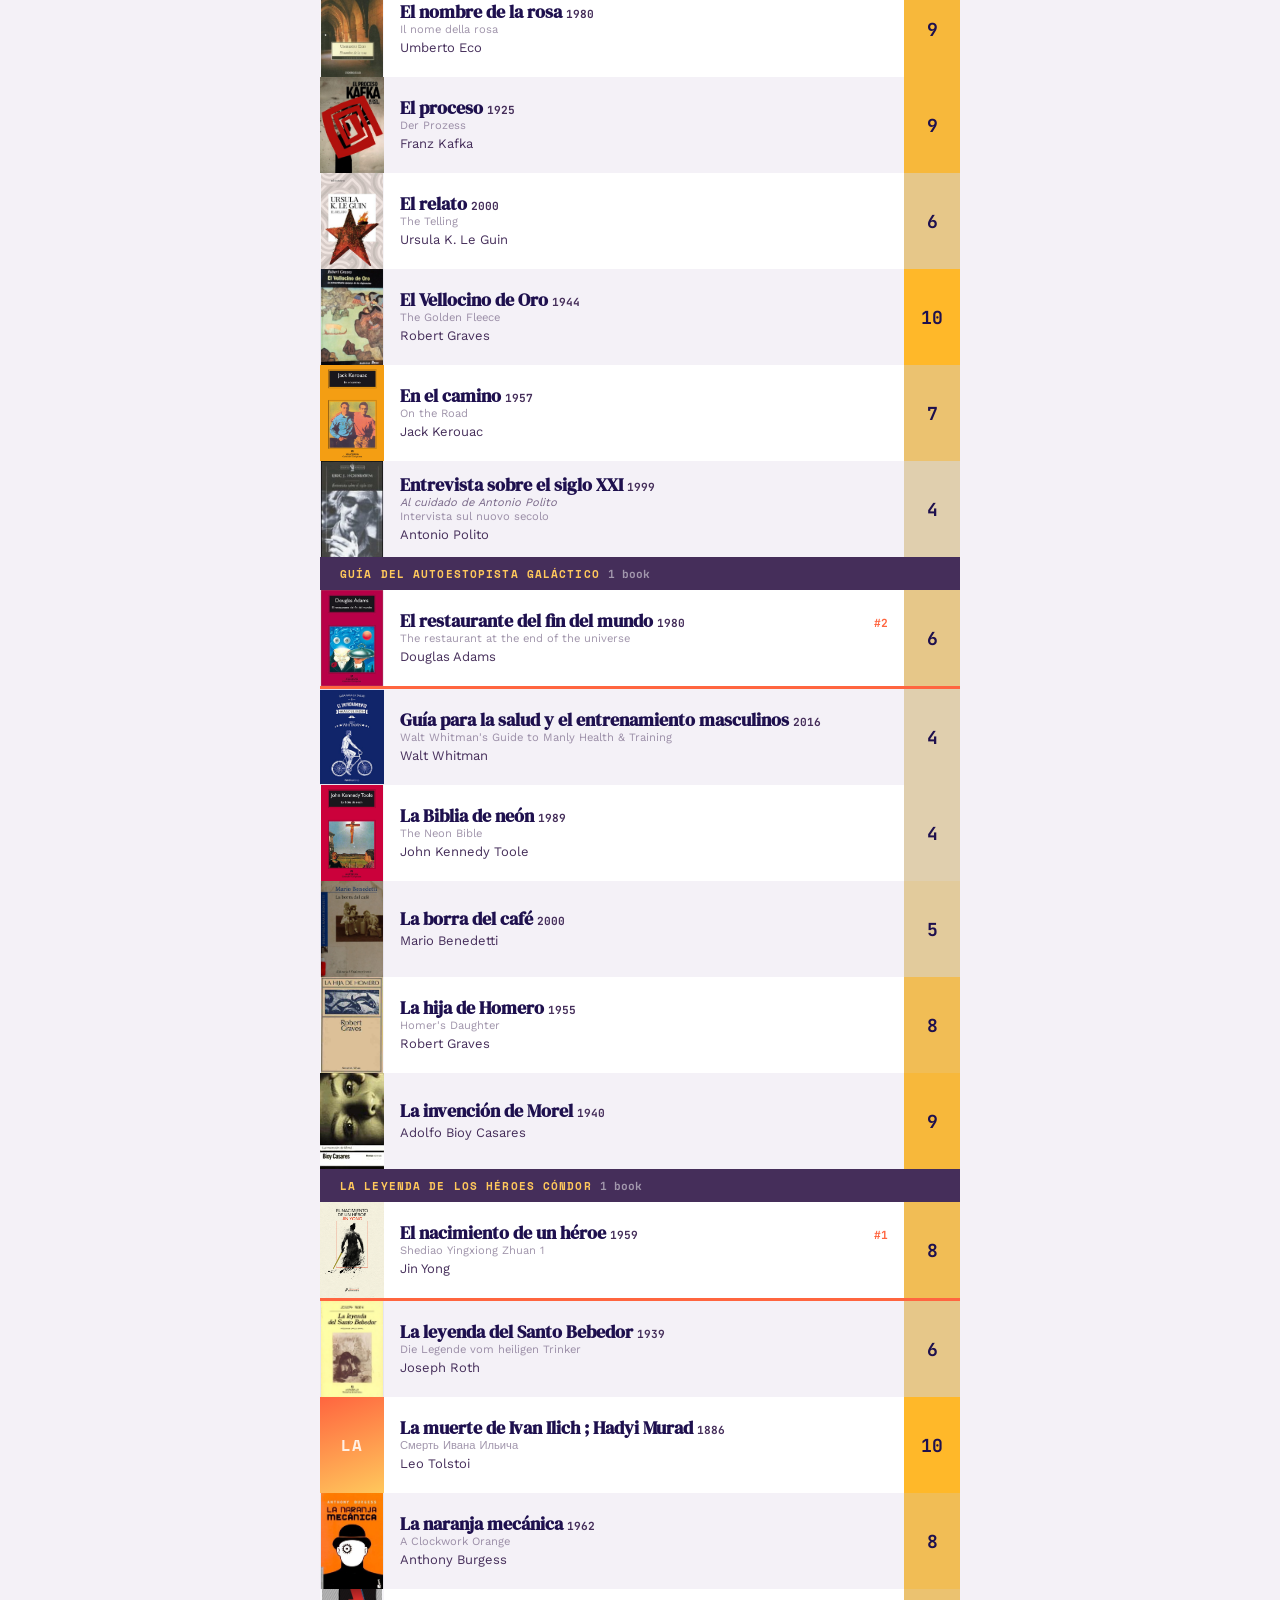
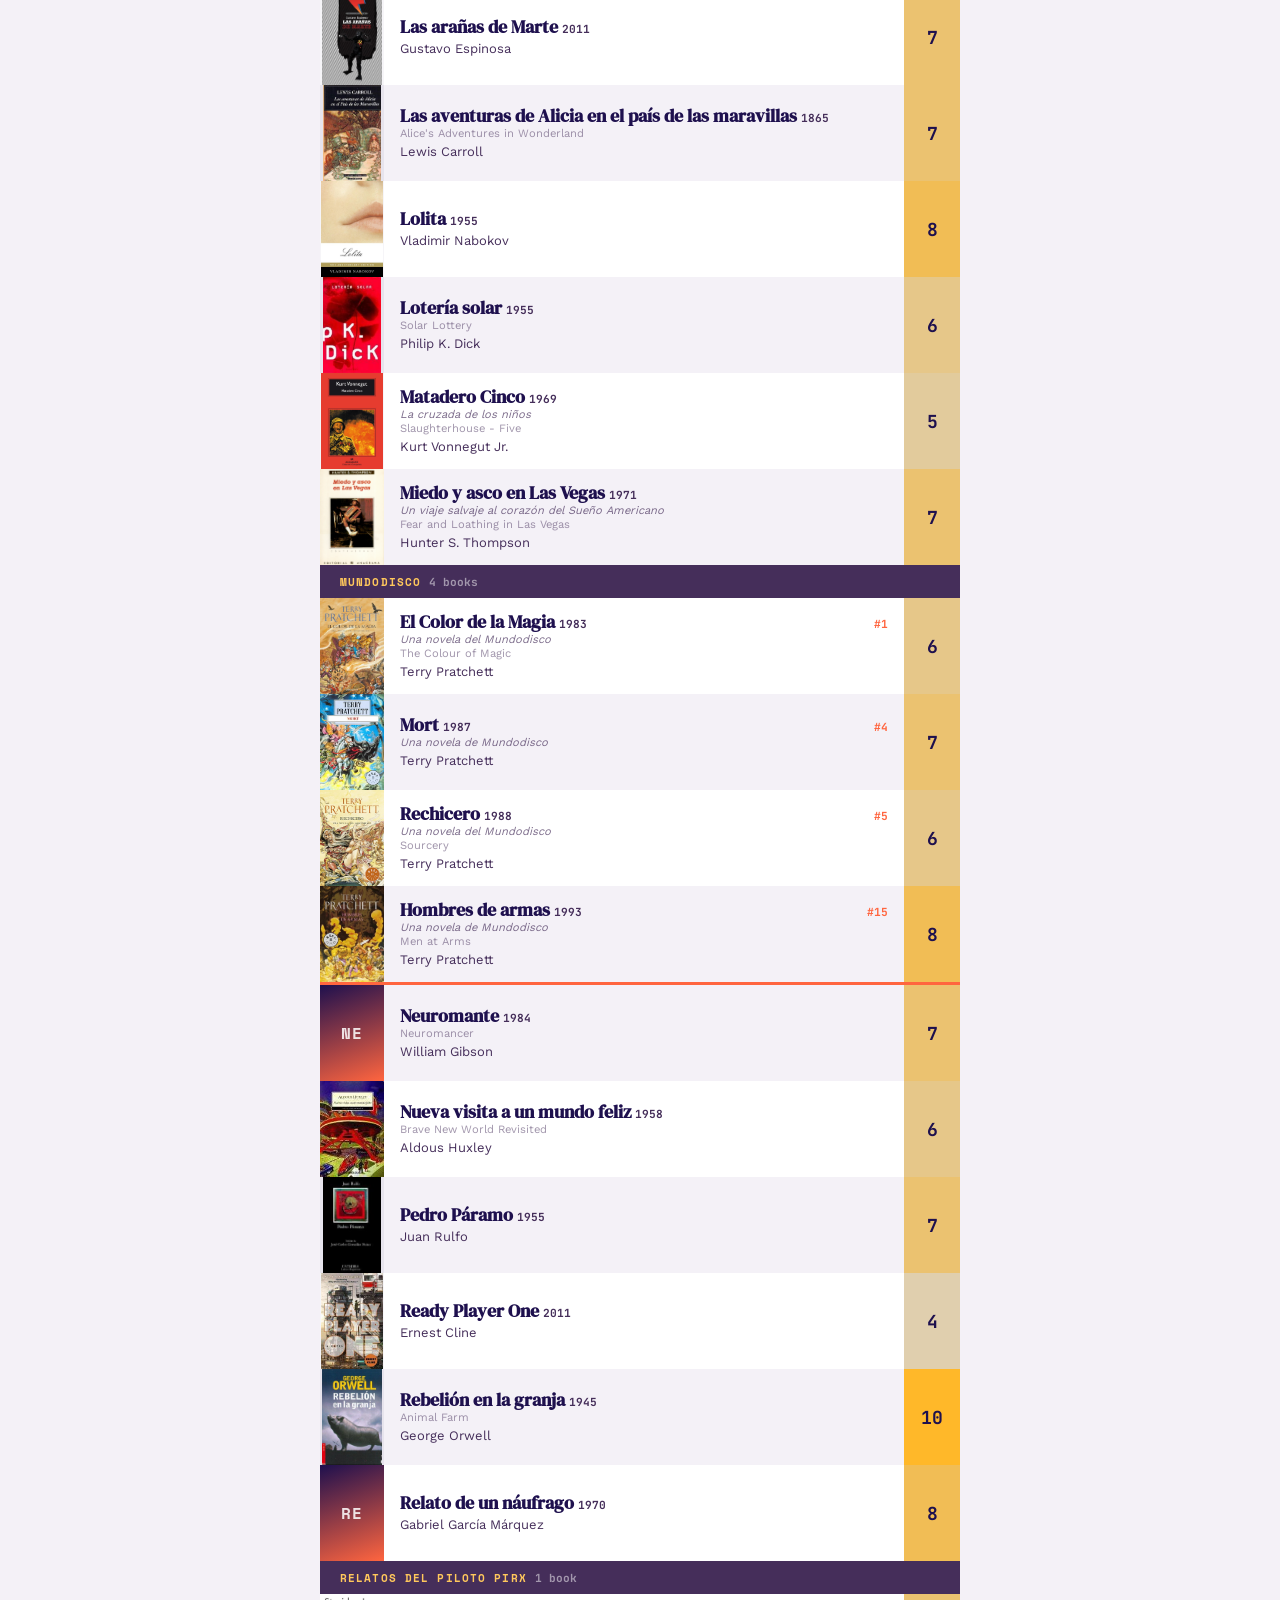
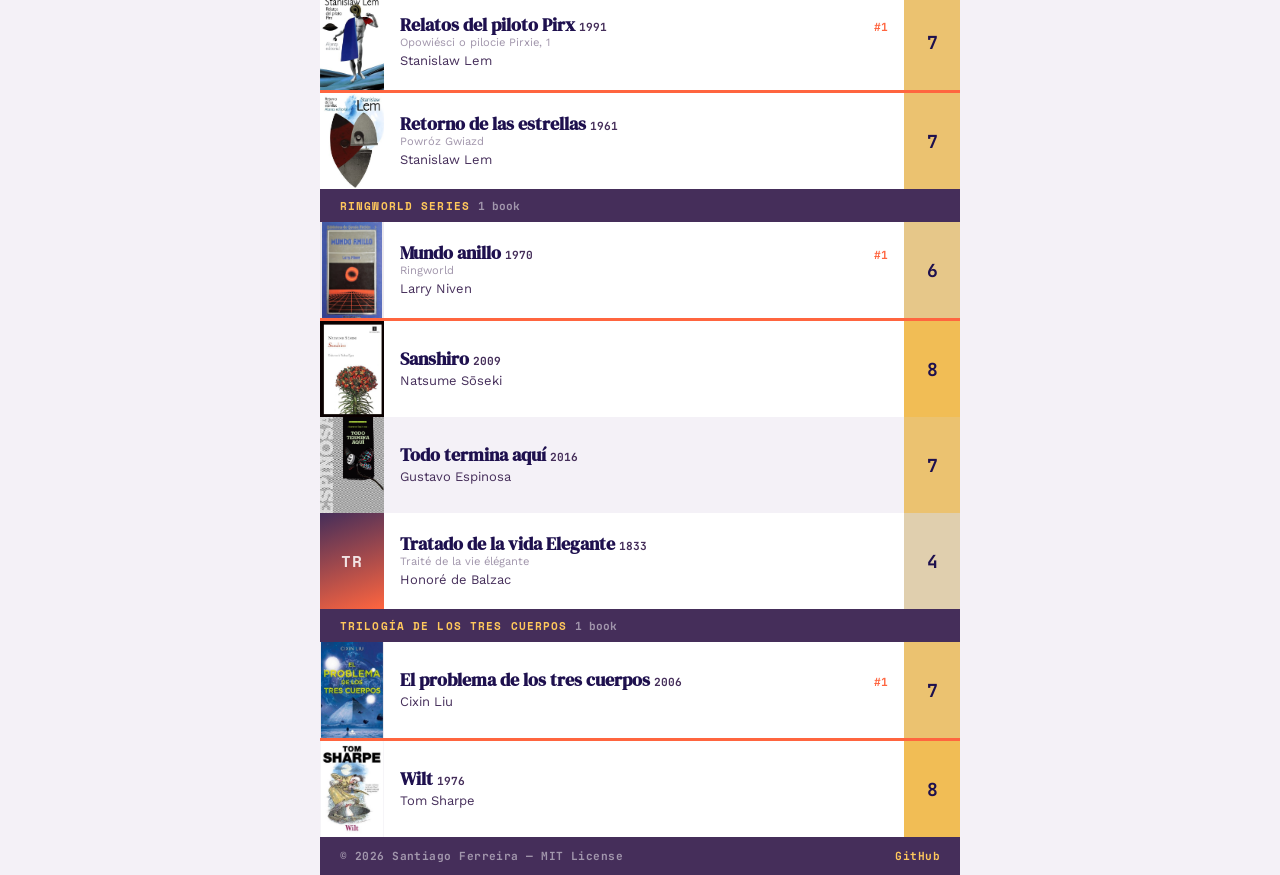
==== commit f40e2d2b: "Add stats page" ====
--- a/docs/index.html
+++ b/docs/index.html
@@ -11,6 +11,7 @@
 <meta name="theme-color" content="#1E104E">
 <meta name="apple-mobile-web-app-capable" content="yes">
 <meta name="apple-mobile-web-app-status-bar-style" content="black">
+<link rel="stylesheet" href="assets/main.css">
 </head>
 <body>
 
@@ -24,6 +25,7 @@
     <search class="flex-1">
       <input id="search" type="search" placeholder="Search book..." class="w-full bg-white color-deep font-body text-sm py-2 px-3 search-input">
     </search>
+    <a href="stats.html" class="font-mono text-xs fw-700 uppercase tracking-wide color-white-65 nav-link shrink-0">Stats</a>
   </nav>
   <div class="bg-orange accent-strip"></div>
   <div class="list-meta bg-surface-alt flex items-center justify-between px-3 py-2 max-w-app mx-auto w-full">
@@ -145,1055 +147,7 @@
   </dl>
 </dialog>
 
-<style>
-/* ========================================
-   @font-face & Design Tokens (outside layers)
-   ======================================== */
-@font-face {
-  font-family: 'SpaceMono';
-  src: url('assets/space-mono-700.woff2') format('woff2');
-  font-weight: 700;
-  font-style: normal;
-  font-display: swap;
-}
-@font-face {
-  font-family: 'DMSerif';
-  src: url('assets/dm-serif-display-400.woff2') format('woff2');
-  font-weight: 400;
-  font-style: normal;
-  font-display: swap;
-}
-@font-face {
-  font-family: 'WorkSans';
-  src: url('assets/work-sans-400.woff2') format('woff2');
-  font-weight: 400;
-  font-style: normal;
-  font-display: swap;
-}
-@font-face {
-  font-family: 'WorkSans';
-  src: url('assets/work-sans-600.woff2') format('woff2');
-  font-weight: 600;
-  font-style: normal;
-  font-display: swap;
-}
-@font-face {
-  font-family: 'JetBrainsMono';
-  src: url('assets/jetbrains-mono-700.woff2') format('woff2');
-  font-weight: 700;
-  font-style: normal;
-  font-display: swap;
-}
 
-:root {
-  --c-deep: #1E104E;
-  --c-purple: #452E5A;
-  --c-orange: #FF653F;
-  --c-yellow: #FFC85C;
-  --c-white: #FFFFFF;
-  --surface: #F4F1F7;
-  --surface-alt: #EAE5F0;
-
-  --f-brand: 'SpaceMono', monospace;
-  --f-title: 'DMSerif', serif;
-  --f-body: 'WorkSans', sans-serif;
-  --f-mono: 'JetBrainsMono', monospace;
-
-  --text-xs: 0.7rem;
-  --text-sm: 0.8125rem;
-  --text-base: 0.9375rem;
-  --text-lg: 1.125rem;
-  --text-xl: 1.5rem;
-  --text-2xl: 2rem;
-  --text-3xl: 2.75rem;
-
-  --sp-1: 0.25rem;
-  --sp-2: 0.5rem;
-  --sp-3: 0.75rem;
-  --sp-4: 1rem;
-  --sp-5: 1.25rem;
-  --sp-6: 1.5rem;
-  --sp-8: 2rem;
-}
-
-@layer reset, utility, component;
-
-/* ========================================
-   @layer reset
-   ======================================== */
-@layer reset {
-  *, *::before, *::after { margin: 0; padding: 0; box-sizing: border-box; }
-  body {
-    font-family: var(--f-body);
-    font-size: var(--text-base);
-    color: var(--c-deep);
-    background: var(--surface);
-    -webkit-font-smoothing: antialiased;
-    min-height: 100dvh;
-    display: flex;
-    flex-direction: column;
-  }
-  a { color: inherit; }
-  button { cursor: pointer; border: none; font: inherit; }
-  input { border: none; font: inherit; outline: none; }
-  img { display: block; max-width: 100%; }
-  dl, dt, dd { margin: 0; }
-}
-
-/* ========================================
-   @layer utility
-   ======================================== */
-@layer utility {
-  .bg-deep { background: var(--c-deep); }
-  .bg-purple { background: var(--c-purple); }
-  .bg-orange { background: var(--c-orange); }
-  .bg-yellow { background: var(--c-yellow); }
-  .bg-white { background: var(--c-white); }
-  .bg-surface { background: var(--surface); }
-  .bg-surface-alt { background: var(--surface-alt); }
-
-  .color-deep { color: var(--c-deep); }
-  .color-purple { color: var(--c-purple); }
-  .color-orange { color: var(--c-orange); }
-  .color-yellow { color: var(--c-yellow); }
-  .color-white { color: var(--c-white); }
-  .color-mid { color: var(--c-purple); }
-  .color-white-50 { color: rgba(255,255,255,0.5); }
-  .color-white-65 { color: rgba(255,255,255,0.65); }
-
-  .font-brand { font-family: var(--f-brand); }
-  .font-title { font-family: var(--f-title); }
-  .font-body { font-family: var(--f-body); }
-  .font-mono { font-family: var(--f-mono); }
-
-  .text-xs { font-size: var(--text-xs); }
-  .text-sm { font-size: var(--text-sm); }
-  .text-base { font-size: var(--text-base); }
-  .text-lg { font-size: var(--text-lg); }
-  .text-xl { font-size: var(--text-xl); }
-  .text-2xl { font-size: var(--text-2xl); }
-  .text-3xl { font-size: var(--text-3xl); }
-
-  .fw-400 { font-weight: 400; }
-  .fw-600 { font-weight: 600; }
-  .fw-700 { font-weight: 700; }
-
-  .uppercase { text-transform: uppercase; }
-  .italic { font-style: italic; }
-  .leading-tight { line-height: 1.2; }
-  .leading-relaxed { line-height: 1.55; }
-  .tracking-sm { letter-spacing: 0.04em; }
-  .tracking-wide { letter-spacing: 0.1em; }
-  .tracking-wider { letter-spacing: 0.12em; }
-  .text-center { text-align: center; }
-
-  .p-1 { padding: var(--sp-1); }
-  .p-2 { padding: var(--sp-2); }
-  .p-3 { padding: var(--sp-3); }
-  .p-4 { padding: var(--sp-4); }
-  .p-5 { padding: var(--sp-5); }
-  .p-6 { padding: var(--sp-6); }
-  .px-2 { padding-inline: var(--sp-2); }
-  .px-3 { padding-inline: var(--sp-3); }
-  .px-4 { padding-inline: var(--sp-4); }
-  .px-5 { padding-inline: var(--sp-5); }
-  .py-1 { padding-block: var(--sp-1); }
-  .py-2 { padding-block: var(--sp-2); }
-  .py-3 { padding-block: var(--sp-3); }
-  .py-4 { padding-block: var(--sp-4); }
-  .py-5 { padding-block: var(--sp-5); }
-  .mt-1 { margin-top: var(--sp-1); }
-  .mt-2 { margin-top: var(--sp-2); }
-  .mb-3 { margin-bottom: var(--sp-3); }
-  .mx-auto { margin-inline: auto; }
-  .gap-2 { gap: var(--sp-2); }
-  .gap-3 { gap: var(--sp-3); }
-  .gap-4 { gap: var(--sp-4); }
-
-  .flex { display: flex; }
-  .flex-col { flex-direction: column; }
-  .flex-1 { flex: 1; }
-  .flex-wrap { flex-wrap: wrap; }
-  .items-center { align-items: center; }
-  .items-start { align-items: flex-start; }
-  .items-stretch { align-items: stretch; }
-  .justify-center { justify-content: center; }
-  .justify-between { justify-content: space-between; }
-  .shrink-0 { flex-shrink: 0; }
-  .grid { display: grid; }
-  .block { display: block; }
-  .hidden { display: none; }
-
-  .w-full { width: 100%; }
-  .w-6 { width: 1.5rem; }
-  .h-6 { height: 1.5rem; }
-  .max-w-app { max-width: 640px; }
-
-  /* List cover: fills the column edge-to-edge while preserving the source
-     image's aspect ratio. The 2:3 fallback applies to placeholder divs
-     and pre-load img sizing. */
-  .cover-sm {
-    width: 100%;
-    height: 100%;
-    aspect-ratio: 2 / 3;
-    display: block;
-    object-fit: contain;
-  }
-  .cover-lg { width: 110px; height: 162px; aspect-ratio: 2 / 3; object-fit: contain; }
-  .score-col-w { width: 56px; }
-  .cover-col-w { width: 74px; }
-  .meta-label-w { width: 90px; }
-
-  .object-cover { object-fit: cover; }
-  .object-contain { object-fit: contain; }
-  .min-w-0 { min-width: 0; }
-  .relative { position: relative; }
-}
-
-/* ========================================
-   @layer component
-   ======================================== */
-@layer component {
-  .toolbar-sticky { position: sticky; top: 0; z-index: 10; }
-  .accent-strip { height: 4px; }
-
-  .list-meta {
-    display: grid;
-    grid-template-columns: 1fr auto 65px;
-    column-gap: var(--sp-5);
-    row-gap: var(--sp-2);
-  }
-
-  .group-toggle {
-    background: transparent;
-    color: var(--c-orange);
-    padding: 0;
-    text-align: left;
-    transition: background 0.1s, color 0.1s;
-    &:hover,
-    &:focus-visible {
-      background: var(--c-yellow);
-      color: var(--c-deep);
-      outline: none;
-    }
-  }
-
-  .search-input {
-    transition: background 0.15s;
-    &::placeholder {
-      color: var(--c-purple);
-      font-family: var(--f-mono);
-      font-size: var(--text-xs);
-      text-transform: uppercase;
-      letter-spacing: 0.08em;
-    }
-    &:focus {
-      background: var(--c-yellow);
-    }
-  }
-
-  .book-row {
-    display: flex;
-    align-items: stretch;
-    cursor: pointer;
-    transition: background 0.1s;
-    background: var(--c-white);
-    &:nth-child(even) { background: var(--surface); }
-    &:nth-child(even) .book-cover-col { background: rgba(30,16,78,0.06); }
-    &:hover { background: var(--c-yellow); }
-    &:hover .book-score { background: var(--c-deep); color: var(--c-yellow); }
-    &:hover .book-cover-col { background: rgba(30,16,78,0.08); }
-    &.selected { background: var(--surface-alt); }
-    &.selected .book-cover-col { background: rgba(30,16,78,0.08); }
-  }
-
-  .book-cover-col {
-    width: 64px;
-    flex-shrink: 0;
-    display: flex;
-    align-items: stretch;
-    justify-content: stretch;
-    background: rgba(30,16,78,0.04);
-  }
-
-  .book-score {
-    font-family: var(--f-mono);
-    font-size: var(--text-lg);
-    font-weight: 700;
-    color: var(--c-deep);
-    transition: background 0.1s, color 0.1s;
-    width: 100%;
-    height: 100%;
-    display: flex;
-    align-items: center;
-    justify-content: center;
-  }
-  .book-score-1  { background: hsl(40, 15%, 88%); color: var(--c-deep); }
-  .book-score-2  { background: hsl(40, 25%, 85%); color: var(--c-deep); }
-  .book-score-3  { background: hsl(40, 35%, 82%); color: var(--c-deep); }
-  .book-score-4  { background: hsl(40, 45%, 78%); color: var(--c-deep); }
-  .book-score-5  { background: hsl(40, 55%, 75%); color: var(--c-deep); }
-  .book-score-6  { background: hsl(40, 65%, 72%); color: var(--c-deep); }
-  .book-score-7  { background: hsl(40, 75%, 68%); color: var(--c-deep); }
-  .book-score-8  { background: hsl(40, 85%, 64%); color: var(--c-deep); }
-  .book-score-9  { background: hsl(40, 92%, 60%); color: var(--c-deep); }
-  .book-score-10 { background: hsl(40, 100%, 58%); color: var(--c-deep); }
-
-  .cover-ph { display: flex; align-items: center; justify-content: center; }
-  .cover-initials { font-family: var(--f-brand); font-weight: 700; color: rgba(255,255,255,0.85); font-size: 16px; letter-spacing: 0.05em; }
-  .cover-initials-lg { font-size: 32px; }
-  .ph-0 { background: linear-gradient(160deg, var(--c-orange), var(--c-yellow)); }
-  .ph-1 { background: linear-gradient(160deg, var(--c-purple), var(--c-deep)); }
-  .ph-2 { background: linear-gradient(160deg, var(--c-deep), var(--c-orange)); }
-  .ph-3 { background: linear-gradient(160deg, var(--c-yellow), var(--c-orange)); }
-  .ph-4 { background: linear-gradient(160deg, var(--c-purple), var(--c-orange)); }
-
-  /* Text overflow — fixed row height */
-  .row-title-text {
-    display: -webkit-box;
-    -webkit-line-clamp: 2;
-    -webkit-box-orient: vertical;
-    overflow: hidden;
-  }
-  .row-subtitle {
-    opacity: 0.7;
-    margin-top: 1px;
-    display: -webkit-box;
-    -webkit-line-clamp: 2;
-    -webkit-box-orient: vertical;
-    overflow: hidden;
-  }
-  .row-original {
-    opacity: 0.5;
-    margin-top: 1px;
-    white-space: nowrap;
-    overflow: hidden;
-    text-overflow: ellipsis;
-  }
-  .row-author {
-    white-space: nowrap;
-    overflow: hidden;
-    text-overflow: ellipsis;
-  }
-
-  /* Saga group header */
-  .saga-header {
-    /* styled via utility classes in template */
-  }
-
-  /* Saga end separator */
-  .saga-end {
-    height: 3px;
-    background: var(--c-orange);
-  }
-
-  /* Saga group — cover col tint */
-  .saga-group .book-row .book-cover-col {
-    background: rgba(69,46,90,0.1);
-  }
-  .saga-group .book-row:nth-child(even) .book-cover-col {
-    background: rgba(69,46,90,0.14);
-  }
-
-  /* Saga order badge — flex-pushed to far right of title */
-  .row-title {
-    display: flex;
-    align-items: baseline;
-    gap: 6px;
-    min-width: 0;
-  }
-  .row-title-text {
-    white-space: nowrap;
-    overflow: hidden;
-    text-overflow: ellipsis;
-    min-width: 0;
-  }
-  .saga-order {
-    margin-left: auto;
-    flex-shrink: 0;
-  }
-
-  /* Detail saga badge */
-  .detail-saga-badge:not([hidden]) {
-    display: inline-block;
-    padding: 0.15rem 0.5rem;
-    margin-top: 0.5rem;
-  }
-
-  .detail-grid { display: grid; grid-template-columns: 120px 1fr; }
-  .detail-score-number { width: 120px; flex-shrink: 0; padding: var(--sp-3) 0; }
-
-  .meta-row {
-    display: flex;
-    background: var(--c-white);
-    &:nth-child(odd) { background: var(--surface); }
-  }
-
-  .close-btn {
-    transition: background 0.1s;
-    &:hover { background: var(--c-orange); }
-  }
-
-  .footer-link {
-    text-decoration: none;
-    transition: color 0.1s;
-    &:hover { color: var(--c-orange); }
-  }
-
-  dialog {
-    border: none;
-    padding: 0;
-    max-width: 640px;
-    width: 100%;
-    margin: auto;
-    overflow: hidden;
-    background: var(--c-white);
-    &::backdrop { background: rgba(30,16,78,0.6); }
-    opacity: 1;
-    transform: scale(1);
-    transition: opacity 0.2s ease, transform 0.2s ease,
-                overlay 0.2s ease allow-discrete,
-                display 0.2s ease allow-discrete;
-    @starting-style { opacity: 0; transform: scale(0.95); }
-    &:not([open]) { opacity: 0; transform: scale(0.95); }
-  }
-
-  .help-list div {
-    &:nth-child(even) { background: var(--surface); }
-  }
-
-  /* Detail nav buttons — mobile only */
-  .detail-nav {
-    display: none;
-    position: absolute;
-    top: 50%;
-    transform: translateY(-50%);
-    width: 36px;
-    height: 36px;
-    border: none;
-    background: rgba(30, 16, 78, 0.55);
-    color: var(--c-white);
-    font-size: 18px;
-    cursor: pointer;
-    z-index: 1;
-    &:active { background: rgba(30, 16, 78, 0.8); }
-  }
-  .detail-nav-prev { left: 4px; }
-  .detail-nav-next { right: 4px; }
-  .detail-nav[disabled] { opacity: 0.25; pointer-events: none; }
-
-  @media (max-width: 640px) {
-    .detail-nav { display: block; }
-    dialog {
-      max-width: 100%;
-      max-height: 100%;
-      width: 100vw;
-      height: 100dvh;
-      margin: 0;
-      overflow-y: auto;
-      overscroll-behavior: contain;
-    }
-    .detail-grid { grid-template-columns: 1fr; }
-    .detail-score-strip { flex-direction: column; }
-    .detail-score-number { width: 100%; }
-    footer { flex-direction: column; align-items: flex-start; }
-  }
-
-  @media (min-width: 641px) {
-    nav { max-width: 640px; margin-inline: auto; }
-    .accent-strip { max-width: 640px; margin-inline: auto; }
-  }
-}
-</style>
-
-<script type="module">
-  // Data source: local db.json controlled by the user.
-  // DOM construction uses safe textContent and createElement where possible.
-  // Template strings for structural HTML only — no user-facing input is rendered.
-
-  // --- Data ---
-  // The service worker uses stale-while-revalidate for db.json: we get the
-  // cached copy immediately and the SW posts a `db-updated` message later
-  // if the network response differs. We can't reload the module on the fly
-  // (top-level `await` already ran), so when that message arrives we just
-  // re-fetch and re-render in place.
-  let db = await (await fetch('db.json')).json();
-  let allBooks = Array.isArray(db?.books) ? db.books : [];
-  let allAuthors = Array.isArray(db?.authors) ? db.authors : [];
-  let authorById = new Map(allAuthors.map(a => [a.id, a]));
-  const bookAuthorNames = (book) => (book.author_ids ?? []).map(id => authorById.get(id)?.name).filter(Boolean);
-
-  // --- DOM refs ---
-  const bookList = document.getElementById('book-list');
-  const bookCount = document.getElementById('book-count');
-  const searchInput = document.getElementById('search');
-  const groupToggle = document.getElementById('group-toggle');
-  const detailDialog = document.getElementById('book-detail');
-  const helpDialog = document.getElementById('help');
-  const detailTitle = document.getElementById('detail-title');
-  const detailSubtitle = document.getElementById('detail-subtitle');
-  const detailOriginal = document.getElementById('detail-original');
-  const detailSaga = document.getElementById('detail-saga');
-  const detailAuthor = document.getElementById('detail-author');
-  const detailCoverWrap = document.getElementById('detail-cover-wrap');
-  const detailMetaRows = document.getElementById('detail-meta-rows');
-  const detailScore = document.getElementById('detail-score');
-  const detailReviewSection = document.getElementById('detail-review-section');
-  const detailReview = document.getElementById('detail-review');
-
-  // --- State ---
-  const GROUP_MODE_STORAGE_KEY = 'lev.groupMode';
-  const GROUP_MODES = { TITLE: 'title', AUTHOR: 'author' };
-
-  const readGroupMode = () => {
-    try {
-      return localStorage.getItem(GROUP_MODE_STORAGE_KEY) === GROUP_MODES.AUTHOR
-        ? GROUP_MODES.AUTHOR
-        : GROUP_MODES.TITLE;
-    } catch {
-      return GROUP_MODES.TITLE;
-    }
-  };
-
-  const storeGroupMode = (mode) => {
-    try {
-      localStorage.setItem(GROUP_MODE_STORAGE_KEY, mode);
-    } catch {
-      // Persistence is a nice-to-have; rendering still works without it.
-    }
-  };
-
-  let displayedBooks = [];
-  let selectedIndex = -1;
-  let groupMode = readGroupMode();
-
-  // --- Fuzzy search (trigram + accent normalization) ---
-  const normalize = (str) => str.normalize('NFD').replace(/[\u0300-\u036f]/g, '').toLowerCase();
-
-  const trigrams = (str) => {
-    const s = normalize(str);
-    if (s.length < 3) return new Set([s]);
-    const set = new Set();
-    for (let i = 0; i <= s.length - 3; i++) set.add(s.slice(i, i + 3));
-    return set;
-  };
-
-  const trigramScore = (query, text) => {
-    const qTri = trigrams(query);
-    const tTri = trigrams(text);
-    let matches = 0;
-    for (const t of qTri) if (tTri.has(t)) matches++;
-    return qTri.size === 0 ? 0 : matches / qTri.size;
-  };
-
-  const bookFields = (book) => [
-    book.title,
-    book.subtitle ?? '',
-    book.original_title ?? '',
-    book.saga?.name ?? '',
-    ...bookAuthorNames(book)
-  ];
-
-  const bookMatchesQuery = (book, query) => {
-    const nq = normalize(query);
-    // Short queries: fall back to substring match
-    if (nq.length < 3) return bookFields(book).some(f => normalize(f).includes(nq));
-    return bookFields(book).some(f => trigramScore(query, f) >= 0.5);
-  };
-
-  const bookRelevance = (book, query) => {
-    return Math.max(...bookFields(book).map(f => trigramScore(query, f)));
-  };
-
-  // --- Sorting: saga groups + alphabetical ---
-  // Books with a saga group together. Groups sort by saga name among standalone books.
-  // Within a group, books sort by saga.order. Standalone books sort by title.
-  const buildTitleEntries = (books) => {
-    // Separate saga books and standalone books
-    const sagas = new Map(); // saga name -> [books]
-    const standalone = [];
-
-    for (const book of books) {
-      if (book.saga?.name) {
-        const key = book.saga.name;
-        if (!sagas.has(key)) sagas.set(key, []);
-        sagas.get(key).push(book);
-      } else {
-        standalone.push(book);
-      }
-    }
-
-    // Sort standalone alphabetically
-    standalone.sort((a, b) => a.title.localeCompare(b.title, 'es'));
-
-    // Sort each saga group by order, then by title for books without an order
-    for (const group of sagas.values()) {
-      group.sort((a, b) => {
-        const ao = a.saga.order, bo = b.saga.order;
-        if (ao != null && bo != null) return ao - bo;
-        if (ao != null) return -1;
-        if (bo != null) return 1;
-        return a.title.localeCompare(b.title, 'es');
-      });
-    }
-
-    // Merge: saga groups sort by their name among standalone titles
-    // Build a unified list of { type: 'standalone', book } | { type: 'saga', name, books }
-    const entries = [];
-    for (const book of standalone) entries.push({ type: 'standalone', sortKey: book.title, book });
-    for (const [name, books] of sagas) entries.push({ type: 'saga', sortKey: name, name, books });
-    entries.sort((a, b) => a.sortKey.localeCompare(b.sortKey, 'es'));
-
-    return entries;
-  };
-
-  const buildAuthorEntries = (books) => {
-    const authors = new Map();
-
-    for (const book of books) {
-      const names = bookAuthorNames(book);
-      const groupNames = names.length > 0 ? names : ['Unknown Author'];
-
-      for (const name of groupNames) {
-        if (!authors.has(name)) authors.set(name, []);
-        authors.get(name).push(book);
-      }
-    }
-
-    const entries = [];
-    for (const [name, groupBooks] of authors) {
-      groupBooks.sort((a, b) => a.title.localeCompare(b.title, 'es'));
-      entries.push({ type: 'author', sortKey: name, name, books: groupBooks });
-    }
-    entries.sort((a, b) => a.sortKey.localeCompare(b.sortKey, 'es'));
-
-    return entries;
-  };
-
-  // --- Templates ---
-  const bookRowTpl = document.getElementById('tpl-book-row');
-  const sagaHeaderTpl = document.getElementById('tpl-saga-header');
-  const sagaEndTpl = document.getElementById('tpl-saga-end');
-  const metaRowTpl = document.getElementById('tpl-meta-row');
-
-  const slot = (root, name) => root.querySelector(`[data-slot="${name}"]`);
-
-  // --- Cover helpers ---
-  const gradientClass = (id) => `ph-${id % 5}`;
-
-  const coverInitials = (book) => {
-    const title = book.title ?? '';
-    const letters = title.replace(/[^a-zA-Z\u00C0-\u024F]/g, '');
-    return letters.slice(0, 2).toUpperCase();
-  };
-
-  const buildPlaceholder = (book, cls) => {
-    const ph = document.createElement('div');
-    ph.className = `${cls} cover-ph ${gradientClass(book.id)}`;
-    const initials = coverInitials(book);
-    if (initials) {
-      const span = document.createElement('span');
-      span.className = `cover-initials ${cls === 'cover-lg' ? 'cover-initials-lg' : ''}`;
-      span.textContent = initials;
-      ph.appendChild(span);
-    }
-    return ph;
-  };
-
-  const createCoverEl = (book, size = 'sm') => {
-    const cls = size === 'sm' ? 'cover-sm' : 'cover-lg';
-    const defaultCover = book.covers?.find(c => c.default);
-
-    if (defaultCover) {
-      const img = document.createElement('img');
-      img.src = defaultCover.file;
-      img.alt = '';
-      img.className = `${cls} object-contain`;
-      img.onerror = () => img.replaceWith(buildPlaceholder(book, cls));
-      return img;
-    }
-
-    return buildPlaceholder(book, cls);
-  };
-
-  // --- Build a single book row from template ---
-  const buildBookRow = (book, flatIndex) => {
-    const frag = bookRowTpl.content.cloneNode(true);
-    const article = frag.querySelector('article');
-    article.dataset.index = flatIndex;
-
-    slot(frag, 'cover').appendChild(createCoverEl(book));
-
-    const titleEl = slot(frag, 'title');
-    const titleText = document.createElement('span');
-    titleText.className = 'row-title-text';
-    titleText.textContent = book.title + ' ';
-    titleEl.prepend(titleText);
-    const yearEl = slot(frag, 'year');
-    if (book.first_publishing_date) {
-      yearEl.textContent = book.first_publishing_date;
-      titleText.appendChild(yearEl);
-    } else {
-      yearEl.remove();
-    }
-
-    // Saga order badge
-    const orderEl = slot(frag, 'order');
-    if (book.saga?.order != null) {
-      orderEl.textContent = `#${book.saga.order}`;
-      orderEl.hidden = false;
-    } else {
-      orderEl.remove();
-    }
-
-    // Subtitle
-    const subtitleEl = slot(frag, 'subtitle');
-    if (book.subtitle) {
-      subtitleEl.textContent = book.subtitle;
-      subtitleEl.hidden = false;
-    } else {
-      subtitleEl.remove();
-    }
-
-    // Original title
-    const origEl = slot(frag, 'original');
-    if (book.original_title && book.original_title !== book.title) {
-      origEl.textContent = book.original_title;
-      origEl.hidden = false;
-    } else {
-      origEl.remove();
-    }
-
-    // Author
-    const authorEl = slot(frag, 'author');
-    const authors = bookAuthorNames(book).join(', ');
-    if (authors) {
-      authorEl.textContent = authors;
-    } else {
-      authorEl.remove();
-    }
-
-    // Score
-    const scoreEl = slot(frag, 'score');
-    const hasScore = book.score != null;
-    scoreEl.textContent = hasScore ? book.score : '\u2013';
-    if (hasScore) scoreEl.value = book.score;
-    if (hasScore) scoreEl.classList.add(`book-score-${book.score}`);
-
-    return frag;
-  };
-
-  const updateGroupToggle = () => {
-    groupToggle.textContent = groupMode === GROUP_MODES.AUTHOR ? 'List by title' : 'Group by author';
-  };
-
-  const visibleBooksForQuery = () => {
-    const query = searchInput.value.trim();
-    if (!query) return allBooks;
-
-    const matches = allBooks.filter(b => bookMatchesQuery(b, query));
-    matches.sort((a, b) => bookRelevance(b, query) - bookRelevance(a, query));
-    return matches;
-  };
-
-  const appendGroup = (entry, startingIndex) => {
-    const headerFrag = sagaHeaderTpl.content.cloneNode(true);
-    slot(headerFrag, 'saga-name').textContent = entry.name;
-    slot(headerFrag, 'saga-count').textContent = `${entry.books.length} ${entry.books.length === 1 ? 'book' : 'books'}`;
-    bookList.appendChild(headerFrag);
-
-    const group = document.createElement('div');
-    group.className = 'saga-group';
-    let flatIndex = startingIndex;
-    for (const book of entry.books) {
-      group.appendChild(buildBookRow(book, flatIndex));
-      flatIndex++;
-    }
-    bookList.appendChild(group);
-
-    bookList.appendChild(sagaEndTpl.content.cloneNode(true));
-    return flatIndex;
-  };
-
-  // --- Render book list with selected grouping ---
-  const renderBooks = (books) => {
-    if (!Array.isArray(books)) books = [];
-    selectedIndex = -1;
-    bookList.replaceChildren();
-
-    updateGroupToggle();
-
-    const entries = groupMode === GROUP_MODES.AUTHOR
-      ? buildAuthorEntries(books)
-      : buildTitleEntries(books);
-
-    // Build flat list for keyboard nav and dialog lookup
-    const flat = [];
-    for (const entry of entries) {
-      if (entry.type === 'standalone') flat.push(entry.book);
-      else for (const b of entry.books) flat.push(b);
-    }
-    displayedBooks = flat;
-
-    if (flat.length === 0) {
-      const p = document.createElement('p');
-      p.className = 'font-body text-sm color-mid p-5';
-      p.textContent = 'No books found.';
-      bookList.appendChild(p);
-    } else {
-      let flatIndex = 0;
-      for (const entry of entries) {
-        if (entry.type === 'standalone') {
-          bookList.appendChild(buildBookRow(entry.book, flatIndex));
-          flatIndex++;
-        } else {
-          flatIndex = appendGroup(entry, flatIndex);
-        }
-      }
-    }
-
-    const countLabel = groupMode === GROUP_MODES.AUTHOR ? 'row' : 'book';
-    bookCount.textContent = `${flat.length} ${flat.length === 1 ? countLabel : `${countLabel}s`}`;
-
-  };
-
-  // --- Search ---
-  searchInput.addEventListener('input', () => {
-    renderBooks(visibleBooksForQuery());
-  });
-
-  groupToggle.addEventListener('click', () => {
-    groupMode = groupMode === GROUP_MODES.AUTHOR ? GROUP_MODES.TITLE : GROUP_MODES.AUTHOR;
-    storeGroupMode(groupMode);
-    renderBooks(visibleBooksForQuery());
-  });
-
-  // --- Dialog: populate and show ---
-  const openBookDetail = (book) => {
-    detailTitle.textContent = book.title;
-
-    // Subtitle
-    if (book.subtitle) {
-      detailSubtitle.textContent = book.subtitle;
-      detailSubtitle.hidden = false;
-    } else {
-      detailSubtitle.hidden = true;
-    }
-
-    // Original title
-    if (book.original_title && book.original_title !== book.title) {
-      detailOriginal.textContent = book.original_title;
-      detailOriginal.hidden = false;
-    } else {
-      detailOriginal.hidden = true;
-    }
-
-    // Saga badge
-    if (book.saga?.name) {
-      detailSaga.textContent = `${book.saga.name} #${book.saga.order}`;
-      detailSaga.hidden = false;
-    } else {
-      detailSaga.hidden = true;
-    }
-
-    detailAuthor.textContent = bookAuthorNames(book).join(', ');
-    detailCoverWrap.replaceChildren(createCoverEl(book, 'lg'));
-
-    // Meta rows using <template>
-    detailMetaRows.replaceChildren();
-    const rows = [];
-    if (book.first_publishing_date) rows.push({ label: 'Year', value: book.first_publishing_date, mono: true });
-    if (book.publisher) rows.push({ label: 'Publisher', value: book.publisher, mono: false });
-    for (const id of (book.identifiers ?? [])) rows.push({ label: id.type, value: id.value, mono: true });
-    if (book.saga?.name) rows.push({ label: 'Saga', value: `${book.saga.name} #${book.saga.order}`, mono: true });
-
-    for (const r of rows) {
-      const frag = metaRowTpl.content.cloneNode(true);
-      slot(frag, 'label').textContent = r.label;
-      const valueEl = slot(frag, 'value');
-      valueEl.textContent = r.value;
-      valueEl.classList.add(...(r.mono ? ['font-mono', 'text-xs', 'fw-700'] : ['font-body', 'text-sm']));
-      detailMetaRows.appendChild(frag);
-    }
-
-    const hasScore = book.score != null;
-    detailScore.textContent = hasScore ? book.score : '\u2013';
-    if (hasScore) detailScore.value = book.score;
-
-    if (book.review) {
-      detailReview.textContent = book.review;
-      detailReviewSection.classList.remove('hidden');
-    } else {
-      detailReviewSection.classList.add('hidden');
-    }
-
-    updateDetailNav();
-    detailDialog.showModal();
-
-    // Reflect the open book in the URL hash so it can be deep-linked.
-    if (book.id != null && location.hash !== `#${book.id}`) {
-      history.replaceState(null, '', `#${book.id}`);
-    }
-  };
-
-  // --- Dialog navigation ---
-  const detailPrev = document.getElementById('detail-prev');
-  const detailNext = document.getElementById('detail-next');
-
-  const updateDetailNav = () => {
-    detailPrev.disabled = selectedIndex <= 0;
-    detailNext.disabled = selectedIndex >= displayedBooks.length - 1;
-  };
-
-  const navigateDetail = (delta) => {
-    const next = selectedIndex + delta;
-    if (next < 0 || next >= displayedBooks.length) return;
-    selectedIndex = next;
-    updateSelection();
-    openBookDetail(displayedBooks[selectedIndex]);
-  };
-
-  detailPrev.addEventListener('click', () => navigateDetail(-1));
-  detailNext.addEventListener('click', () => navigateDetail(1));
-
-  // --- Dialog: close on backdrop click ---
-  detailDialog.addEventListener('click', (e) => { if (e.target === detailDialog) detailDialog.close(); });
-  helpDialog.addEventListener('click', (e) => { if (e.target === helpDialog) helpDialog.close(); });
-
-  // Close buttons
-  document.getElementById('detail-close').addEventListener('click', () => detailDialog.close());
-  document.querySelector('.help-close-btn').addEventListener('click', () => helpDialog.close());
-
-  // --- Book row click (event delegation) ---
-  bookList.addEventListener('click', (e) => {
-    const row = e.target.closest('.book-row');
-    if (!row) return;
-    const index = parseInt(row.dataset.index, 10);
-    selectedIndex = index;
-    updateSelection();
-    openBookDetail(displayedBooks[index]);
-  });
-
-  // --- Selection visual ---
-  const updateSelection = () => {
-    const rows = bookList.querySelectorAll('.book-row');
-    for (const [i, row] of rows.entries()) row.classList.toggle('selected', i === selectedIndex);
-    rows[selectedIndex]?.scrollIntoView({ block: 'nearest' });
-  };
-
-  // --- Keyboard navigation ---
-  document.addEventListener('keydown', (e) => {
-    const inSearch = document.activeElement === searchInput;
-    const detailOpen = detailDialog.open;
-    const helpOpen = helpDialog.open;
-
-    if (e.key === 'Escape') {
-      if (detailOpen) {
-        requestAnimationFrame(() => bookList.querySelectorAll('.book-row')[selectedIndex]?.focus({ preventScroll: true }));
-        return;
-      }
-      if (helpOpen) return;
-      if (inSearch) { e.preventDefault(); searchInput.blur(); return; }
-      return;
-    }
-
-    if (inSearch) return;
-
-    // Arrow keys navigate books inside the detail dialog
-    if (detailOpen && (e.key === 'ArrowDown' || e.key === 'ArrowRight')) {
-      e.preventDefault();
-      navigateDetail(1);
-      return;
-    }
-    if (detailOpen && (e.key === 'ArrowUp' || e.key === 'ArrowLeft')) {
-      e.preventDefault();
-      navigateDetail(-1);
-      return;
-    }
-
-    if (detailOpen || helpOpen) return;
-
-    const rows = bookList.querySelectorAll('.book-row');
-    const maxIndex = rows.length - 1;
-
-    switch (e.key) {
-      case 'ArrowDown':
-        e.preventDefault();
-        selectedIndex = Math.min(selectedIndex + 1, maxIndex);
-        updateSelection();
-        break;
-      case 'ArrowUp':
-        e.preventDefault();
-        selectedIndex = Math.max(selectedIndex - 1, 0);
-        updateSelection();
-        break;
-      case 'Enter':
-      case ' ':
-        if (selectedIndex >= 0 && selectedIndex < displayedBooks.length) {
-          e.preventDefault();
-          openBookDetail(displayedBooks[selectedIndex]);
-        }
-        break;
-      case 'f':
-      case 'F':
-        e.preventDefault();
-        searchInput.focus();
-        break;
-      case '?':
-        e.preventDefault();
-        helpDialog.showModal();
-        break;
-    }
-  });
-
-  detailDialog.addEventListener('close', () => {
-    bookList.querySelectorAll('.book-row')[selectedIndex]?.scrollIntoView({ block: 'nearest' });
-    // Clear the hash so re-opening / sharing a fresh URL won't reopen.
-    if (location.hash) history.replaceState(null, '', location.pathname + location.search);
-  });
-
-  // --- Deep link: open the book referenced by location.hash on load and
-  // whenever the hash changes (back/forward navigation).
-  const openBookFromHash = () => {
-    const id = parseInt(location.hash.slice(1), 10);
-    if (!Number.isFinite(id)) return;
-    const idx = displayedBooks.findIndex(b => b.id === id);
-    if (idx === -1) return;
-    selectedIndex = idx;
-    updateSelection();
-    openBookDetail(displayedBooks[idx]);
-  };
-
-  window.addEventListener('hashchange', () => {
-    if (location.hash) openBookFromHash();
-    else if (detailDialog.open) detailDialog.close();
-  });
-
-  // --- Init ---
-  renderBooks(allBooks);
-  openBookFromHash();
-
-  // --- Service worker ---
-  // The SW serves db.json stale-while-revalidate; when the background
-  // fetch turns up a different payload it posts `db-updated`, so we
-  // re-fetch (cache is now fresh) and re-render without a page reload.
-  if ('serviceWorker' in navigator) {
-    navigator.serviceWorker.register('sw.js');
-
-    navigator.serviceWorker.addEventListener('message', async (event) => {
-      if (event.data?.type !== 'db-updated') return;
-
-      try {
-        db = await (await fetch('db.json')).json();
-        allBooks = Array.isArray(db?.books) ? db.books : [];
-        allAuthors = Array.isArray(db?.authors) ? db.authors : [];
-        authorById = new Map(allAuthors.map(a => [a.id, a]));
-        renderBooks(visibleBooksForQuery());
-      } catch (err) {
-        console.warn('Failed to refresh db.json after SW update:', err);
-      }
-    });
-  }
-</script>
+<script type="module" src="assets/main.js"></script>
 </body>
 </html>
--- a/docs/assets/main.css
+++ b/docs/assets/main.css
@@ -0,0 +1,687 @@
+/* main.css — shared design tokens, layers, utilities, and component
+   styles for both index.html and stats.html. */
+
+/* ========================================
+   @font-face & Design Tokens (outside layers)
+   ======================================== */
+@font-face {
+  font-family: 'SpaceMono';
+  src: url('space-mono-700.woff2') format('woff2');
+  font-weight: 700;
+  font-style: normal;
+  font-display: swap;
+}
+@font-face {
+  font-family: 'DMSerif';
+  src: url('dm-serif-display-400.woff2') format('woff2');
+  font-weight: 400;
+  font-style: normal;
+  font-display: swap;
+}
+@font-face {
+  font-family: 'WorkSans';
+  src: url('work-sans-400.woff2') format('woff2');
+  font-weight: 400;
+  font-style: normal;
+  font-display: swap;
+}
+@font-face {
+  font-family: 'WorkSans';
+  src: url('work-sans-600.woff2') format('woff2');
+  font-weight: 600;
+  font-style: normal;
+  font-display: swap;
+}
+@font-face {
+  font-family: 'JetBrainsMono';
+  src: url('jetbrains-mono-700.woff2') format('woff2');
+  font-weight: 700;
+  font-style: normal;
+  font-display: swap;
+}
+
+:root {
+  --c-deep: #1E104E;
+  --c-purple: #452E5A;
+  --c-orange: #FF653F;
+  --c-yellow: #FFC85C;
+  --c-white: #FFFFFF;
+  --surface: #F4F1F7;
+  --surface-alt: #EAE5F0;
+
+  --f-brand: 'SpaceMono', monospace;
+  --f-title: 'DMSerif', serif;
+  --f-body: 'WorkSans', sans-serif;
+  --f-mono: 'JetBrainsMono', monospace;
+
+  --text-xs: 0.7rem;
+  --text-sm: 0.8125rem;
+  --text-base: 0.9375rem;
+  --text-lg: 1.125rem;
+  --text-xl: 1.5rem;
+  --text-2xl: 2rem;
+  --text-3xl: 2.75rem;
+  --text-hero: 3.5rem;
+
+  --sp-1: 0.25rem;
+  --sp-2: 0.5rem;
+  --sp-3: 0.75rem;
+  --sp-4: 1rem;
+  --sp-5: 1.25rem;
+  --sp-6: 1.5rem;
+  --sp-8: 2rem;
+}
+
+@layer reset, utility, component;
+
+/* ========================================
+   @layer reset
+   ======================================== */
+@layer reset {
+  *, *::before, *::after { margin: 0; padding: 0; box-sizing: border-box; }
+  body {
+    font-family: var(--f-body);
+    font-size: var(--text-base);
+    color: var(--c-deep);
+    background: var(--surface);
+    -webkit-font-smoothing: antialiased;
+    min-height: 100dvh;
+    display: flex;
+    flex-direction: column;
+  }
+  a { color: inherit; text-decoration: none; }
+  button { cursor: pointer; border: none; font: inherit; }
+  input { border: none; font: inherit; outline: none; }
+  img { display: block; max-width: 100%; }
+  ul, ol { list-style: none; }
+  dl, dt, dd { margin: 0; }
+  sup { font-size: 0.7em; vertical-align: top; }
+}
+
+/* ========================================
+   @layer utility
+   ======================================== */
+@layer utility {
+  .bg-deep { background: var(--c-deep); }
+  .bg-purple { background: var(--c-purple); }
+  .bg-orange { background: var(--c-orange); }
+  .bg-yellow { background: var(--c-yellow); }
+  .bg-white { background: var(--c-white); }
+  .bg-surface { background: var(--surface); }
+  .bg-surface-alt { background: var(--surface-alt); }
+
+  .color-deep { color: var(--c-deep); }
+  .color-purple { color: var(--c-purple); }
+  .color-orange { color: var(--c-orange); }
+  .color-yellow { color: var(--c-yellow); }
+  .color-white { color: var(--c-white); }
+  .color-mid { color: var(--c-purple); }
+  .color-white-50 { color: rgba(255,255,255,0.5); }
+  .color-white-65 { color: rgba(255,255,255,0.65); }
+
+  .font-brand { font-family: var(--f-brand); }
+  .font-title { font-family: var(--f-title); }
+  .font-body { font-family: var(--f-body); }
+  .font-mono { font-family: var(--f-mono); }
+
+  .text-xs { font-size: var(--text-xs); }
+  .text-sm { font-size: var(--text-sm); }
+  .text-base { font-size: var(--text-base); }
+  .text-lg { font-size: var(--text-lg); }
+  .text-xl { font-size: var(--text-xl); }
+  .text-2xl { font-size: var(--text-2xl); }
+  .text-3xl { font-size: var(--text-3xl); }
+  .text-hero { font-size: var(--text-hero); }
+
+  .fw-400 { font-weight: 400; }
+  .fw-600 { font-weight: 600; }
+  .fw-700 { font-weight: 700; }
+
+  .uppercase { text-transform: uppercase; }
+  .italic { font-style: italic; }
+  .leading-tight { line-height: 1.05; }
+  .leading-relaxed { line-height: 1.55; }
+  .tracking-sm { letter-spacing: 0.04em; }
+  .tracking-wide { letter-spacing: 0.1em; }
+  .tracking-wider { letter-spacing: 0.12em; }
+  .text-center { text-align: center; }
+
+  .p-1 { padding: var(--sp-1); }
+  .p-2 { padding: var(--sp-2); }
+  .p-3 { padding: var(--sp-3); }
+  .p-4 { padding: var(--sp-4); }
+  .p-5 { padding: var(--sp-5); }
+  .p-6 { padding: var(--sp-6); }
+  .px-2 { padding-inline: var(--sp-2); }
+  .px-3 { padding-inline: var(--sp-3); }
+  .px-4 { padding-inline: var(--sp-4); }
+  .px-5 { padding-inline: var(--sp-5); }
+  .py-1 { padding-block: var(--sp-1); }
+  .py-2 { padding-block: var(--sp-2); }
+  .py-3 { padding-block: var(--sp-3); }
+  .py-4 { padding-block: var(--sp-4); }
+  .py-5 { padding-block: var(--sp-5); }
+  .py-6 { padding-block: var(--sp-6); }
+  .pb-2 { padding-bottom: var(--sp-2); }
+  .pb-5 { padding-bottom: var(--sp-5); }
+  .mt-1 { margin-top: var(--sp-1); }
+  .mt-2 { margin-top: var(--sp-2); }
+  .mb-3 { margin-bottom: var(--sp-3); }
+  .ml-auto { margin-left: auto; }
+  .mx-auto { margin-inline: auto; }
+  .gap-2 { gap: var(--sp-2); }
+  .gap-3 { gap: var(--sp-3); }
+  .gap-4 { gap: var(--sp-4); }
+
+  .flex { display: flex; }
+  .flex-col { flex-direction: column; }
+  .flex-1 { flex: 1; }
+  .flex-wrap { flex-wrap: wrap; }
+  .items-center { align-items: center; }
+  .items-start { align-items: flex-start; }
+  .items-stretch { align-items: stretch; }
+  .items-baseline { align-items: baseline; }
+  .justify-center { justify-content: center; }
+  .justify-between { justify-content: space-between; }
+  .shrink-0 { flex-shrink: 0; }
+  .grid { display: grid; }
+  .block { display: block; }
+  .hidden { display: none; }
+
+  .w-full { width: 100%; }
+  .w-6 { width: 1.5rem; }
+  .h-6 { height: 1.5rem; }
+  .max-w-app { max-width: 640px; }
+
+  /* List cover: fills the column edge-to-edge while preserving the source
+     image's aspect ratio. The 2:3 fallback applies to placeholder divs
+     and pre-load img sizing. */
+  .cover-sm {
+    width: 100%;
+    height: 100%;
+    aspect-ratio: 2 / 3;
+    display: block;
+    object-fit: contain;
+  }
+  .cover-lg { width: 110px; height: 162px; aspect-ratio: 2 / 3; object-fit: contain; }
+  .score-col-w { width: 56px; }
+  .cover-col-w { width: 74px; }
+  .meta-label-w { width: 90px; }
+
+  .object-cover { object-fit: cover; }
+  .object-contain { object-fit: contain; }
+  .min-w-0 { min-width: 0; }
+  .relative { position: relative; }
+}
+
+/* ========================================
+   @layer component
+   ======================================== */
+@layer component {
+  .toolbar-sticky { position: sticky; top: 0; z-index: 10; }
+  .accent-strip { height: 4px; }
+
+  .list-meta {
+    display: grid;
+    grid-template-columns: 1fr auto 65px;
+    column-gap: var(--sp-5);
+    row-gap: var(--sp-2);
+  }
+
+  .group-toggle {
+    background: transparent;
+    color: var(--c-orange);
+    padding: 0;
+    text-align: left;
+    transition: background 0.1s, color 0.1s;
+    &:hover,
+    &:focus-visible {
+      background: var(--c-yellow);
+      color: var(--c-deep);
+      outline: none;
+    }
+  }
+
+  .nav-link {
+    transition: color 0.1s, background 0.1s;
+    padding: var(--sp-1) var(--sp-2);
+  }
+  .nav-link:hover { color: var(--c-yellow); }
+
+  .search-input {
+    transition: background 0.15s;
+    &::placeholder {
+      color: var(--c-purple);
+      font-family: var(--f-mono);
+      font-size: var(--text-xs);
+      text-transform: uppercase;
+      letter-spacing: 0.08em;
+    }
+    &:focus {
+      background: var(--c-yellow);
+    }
+  }
+
+  /* ----- Book list (index.html) ----- */
+  .book-row {
+    display: flex;
+    align-items: stretch;
+    cursor: pointer;
+    transition: background 0.1s;
+    background: var(--c-white);
+    &:nth-child(even) { background: var(--surface); }
+    &:nth-child(even) .book-cover-col { background: rgba(30,16,78,0.06); }
+    &:hover { background: var(--c-yellow); }
+    &:hover .book-score { background: var(--c-deep); color: var(--c-yellow); }
+    &:hover .book-cover-col { background: rgba(30,16,78,0.08); }
+    &.selected { background: var(--surface-alt); }
+    &.selected .book-cover-col { background: rgba(30,16,78,0.08); }
+  }
+
+  .book-cover-col {
+    width: 64px;
+    flex-shrink: 0;
+    display: flex;
+    align-items: stretch;
+    justify-content: stretch;
+    background: rgba(30,16,78,0.04);
+  }
+
+  .book-score {
+    font-family: var(--f-mono);
+    font-size: var(--text-lg);
+    font-weight: 700;
+    color: var(--c-deep);
+    transition: background 0.1s, color 0.1s;
+    width: 100%;
+    height: 100%;
+    display: flex;
+    align-items: center;
+    justify-content: center;
+  }
+
+  /* Score color scale — used by both book-score-N (book list) and
+     score-N (stats score chart). */
+  .book-score-1, .score-1   { background: hsl(40, 15%, 88%); color: var(--c-deep); }
+  .book-score-2, .score-2   { background: hsl(40, 25%, 85%); color: var(--c-deep); }
+  .book-score-3, .score-3   { background: hsl(40, 35%, 82%); color: var(--c-deep); }
+  .book-score-4, .score-4   { background: hsl(40, 45%, 78%); color: var(--c-deep); }
+  .book-score-5, .score-5   { background: hsl(40, 55%, 75%); color: var(--c-deep); }
+  .book-score-6, .score-6   { background: hsl(40, 65%, 72%); color: var(--c-deep); }
+  .book-score-7, .score-7   { background: hsl(40, 75%, 68%); color: var(--c-deep); }
+  .book-score-8, .score-8   { background: hsl(40, 85%, 64%); color: var(--c-deep); }
+  .book-score-9, .score-9   { background: hsl(40, 92%, 60%); color: var(--c-deep); }
+  .book-score-10, .score-10 { background: hsl(40, 100%, 58%); color: var(--c-deep); }
+
+  .cover-ph { display: flex; align-items: center; justify-content: center; }
+  .cover-initials { font-family: var(--f-brand); font-weight: 700; color: rgba(255,255,255,0.85); font-size: 16px; letter-spacing: 0.05em; }
+  .cover-initials-lg { font-size: 32px; }
+  .ph-0 { background: linear-gradient(160deg, var(--c-orange), var(--c-yellow)); }
+  .ph-1 { background: linear-gradient(160deg, var(--c-purple), var(--c-deep)); }
+  .ph-2 { background: linear-gradient(160deg, var(--c-deep), var(--c-orange)); }
+  .ph-3 { background: linear-gradient(160deg, var(--c-yellow), var(--c-orange)); }
+  .ph-4 { background: linear-gradient(160deg, var(--c-purple), var(--c-orange)); }
+
+  /* Text overflow — fixed row height */
+  .row-title-text {
+    display: -webkit-box;
+    -webkit-line-clamp: 2;
+    -webkit-box-orient: vertical;
+    overflow: hidden;
+  }
+  .row-subtitle {
+    opacity: 0.7;
+    margin-top: 1px;
+    display: -webkit-box;
+    -webkit-line-clamp: 2;
+    -webkit-box-orient: vertical;
+    overflow: hidden;
+  }
+  .row-original {
+    opacity: 0.5;
+    margin-top: 1px;
+    white-space: nowrap;
+    overflow: hidden;
+    text-overflow: ellipsis;
+  }
+  .row-author {
+    white-space: nowrap;
+    overflow: hidden;
+    text-overflow: ellipsis;
+  }
+
+  .saga-end {
+    height: 3px;
+    background: var(--c-orange);
+  }
+
+  .saga-group .book-row .book-cover-col {
+    background: rgba(69,46,90,0.1);
+  }
+  .saga-group .book-row:nth-child(even) .book-cover-col {
+    background: rgba(69,46,90,0.14);
+  }
+
+  .row-title {
+    display: flex;
+    align-items: baseline;
+    gap: 6px;
+    min-width: 0;
+  }
+  .row-title-text {
+    white-space: nowrap;
+    overflow: hidden;
+    text-overflow: ellipsis;
+    min-width: 0;
+  }
+  .saga-order {
+    margin-left: auto;
+    flex-shrink: 0;
+  }
+
+  .detail-saga-badge:not([hidden]) {
+    display: inline-block;
+    padding: 0.15rem 0.5rem;
+    margin-top: 0.5rem;
+  }
+
+  .detail-grid { display: grid; grid-template-columns: 120px 1fr; }
+  .detail-score-number { width: 120px; flex-shrink: 0; padding: var(--sp-3) 0; }
+
+  .meta-row {
+    display: flex;
+    background: var(--c-white);
+    &:nth-child(odd) { background: var(--surface); }
+  }
+
+  .close-btn {
+    transition: background 0.1s;
+    &:hover { background: var(--c-orange); }
+  }
+
+  .footer-link {
+    text-decoration: none;
+    transition: color 0.1s;
+    &:hover { color: var(--c-orange); }
+  }
+
+  dialog {
+    border: none;
+    padding: 0;
+    max-width: 640px;
+    width: 100%;
+    margin: auto;
+    overflow: hidden;
+    background: var(--c-white);
+    &::backdrop { background: rgba(30,16,78,0.6); }
+    opacity: 1;
+    transform: scale(1);
+    transition: opacity 0.2s ease, transform 0.2s ease,
+                overlay 0.2s ease allow-discrete,
+                display 0.2s ease allow-discrete;
+    @starting-style { opacity: 0; transform: scale(0.95); }
+    &:not([open]) { opacity: 0; transform: scale(0.95); }
+  }
+
+  .help-list div {
+    &:nth-child(even) { background: var(--surface); }
+  }
+
+  .detail-nav {
+    display: none;
+    position: absolute;
+    top: 50%;
+    transform: translateY(-50%);
+    width: 36px;
+    height: 36px;
+    border: none;
+    background: rgba(30, 16, 78, 0.55);
+    color: var(--c-white);
+    font-size: 18px;
+    cursor: pointer;
+    z-index: 1;
+    &:active { background: rgba(30, 16, 78, 0.8); }
+  }
+  .detail-nav-prev { left: 4px; }
+  .detail-nav-next { right: 4px; }
+  .detail-nav[disabled] { opacity: 0.25; pointer-events: none; }
+
+  /* ----- Stats page (stats.html) ----- */
+  .section-label {
+    border-bottom: 0;
+  }
+
+  /* Hero — three side-by-side big numbers, one per metric. */
+  .hero-stats {
+    display: grid;
+    grid-template-columns: 1fr 1fr 1fr;
+    gap: var(--sp-3);
+  }
+  .hero-stat { text-align: center; min-width: 0; }
+  .hero-num {
+    font-family: var(--f-brand);
+    font-weight: 700;
+    /* Scale down on narrow phones so three side-by-side numbers always
+       fit; cap at the desktop hero size. */
+    font-size: clamp(2rem, 11vw, var(--text-hero));
+    color: var(--c-yellow);
+    line-height: 1;
+  }
+  .hero-label {
+    font-family: var(--f-brand);
+    font-weight: 700;
+    font-size: var(--text-xs);
+    color: rgba(255,255,255,0.65);
+    text-transform: uppercase;
+    letter-spacing: 0.12em;
+    margin-top: var(--sp-2);
+  }
+
+  /* Book titles in stats lists are links back to the matching book on the
+     index page (deep-linked via #<id>). The hash is what triggers the
+     modal to open on the books page. */
+  .book-link {
+    color: inherit;
+    text-decoration: none;
+    transition: color 0.1s, background 0.1s;
+  }
+  .book-link:hover { color: var(--c-orange); }
+  .book-link:focus-visible {
+    outline: none;
+    background: var(--c-yellow);
+    color: var(--c-deep);
+  }
+
+  .trophy-list li {
+    display: flex;
+    align-items: baseline;
+    gap: var(--sp-3);
+    padding: var(--sp-3) var(--sp-5);
+  }
+  .trophy-list li:nth-child(even) { background: var(--surface); }
+  .trophy-list .trophy-mark {
+    font-family: var(--f-mono);
+    font-weight: 700;
+    color: var(--c-orange);
+    flex-shrink: 0;
+  }
+  .trophy-list .trophy-title {
+    font-family: var(--f-body);
+    font-weight: 600;
+  }
+  .trophy-list .trophy-author {
+    color: var(--c-purple);
+    font-size: var(--text-sm);
+  }
+  .trophy-list .empty {
+    padding: var(--sp-4) var(--sp-5);
+    color: var(--c-purple);
+    font-style: italic;
+    font-size: var(--text-sm);
+  }
+
+  .score-chart-row {
+    display: grid;
+    grid-template-columns: 32px 1fr 36px;
+    align-items: center;
+    gap: var(--sp-3);
+    padding: var(--sp-1) 0;
+  }
+  .score-chart-row .badge {
+    font-family: var(--f-mono);
+    font-weight: 700;
+    text-align: center;
+    padding: 2px 0;
+  }
+  .score-chart-row .bar {
+    height: 18px;
+    min-width: 2px;
+    transition: width 0.3s;
+  }
+  .score-chart-row .count {
+    font-family: var(--f-mono);
+    font-weight: 700;
+    color: var(--c-purple);
+    text-align: right;
+    font-size: var(--text-xs);
+  }
+
+  .ranked-list li {
+    display: grid;
+    grid-template-columns: 28px 1fr auto;
+    align-items: baseline;
+    gap: var(--sp-3);
+    padding: var(--sp-3) var(--sp-5);
+  }
+  .ranked-list li:nth-child(even) { background: var(--surface); }
+  .ranked-list .rank {
+    font-family: var(--f-mono);
+    font-weight: 700;
+    color: var(--c-orange);
+  }
+  .ranked-list .name {
+    font-family: var(--f-body);
+    font-weight: 600;
+  }
+  .ranked-list .meta {
+    font-family: var(--f-mono);
+    font-weight: 700;
+    color: var(--c-purple);
+    font-size: var(--text-xs);
+    text-align: right;
+  }
+  .ranked-list .empty {
+    padding: var(--sp-4) var(--sp-5);
+    color: var(--c-purple);
+    font-style: italic;
+    font-size: var(--text-sm);
+    grid-template-columns: 1fr;
+  }
+
+  /* ----- Decade timeline ----- */
+  /* Books on the left of a vertical orange line; each decade is a square
+     marker (dot) sitting on the line with the decade label beside it.
+     The line is drawn as a ::before on each .decade-group so segments
+     connect seamlessly between rows; first/last groups trim the line so
+     it starts/ends at the dot rather than overshooting. */
+  #decade-list { position: relative; }
+
+  .decade-group {
+    display: grid;
+    grid-template-columns: 1fr 80px;
+    align-items: center;
+    gap: var(--sp-3);
+    padding: var(--sp-3) var(--sp-5);
+    position: relative;
+    background: transparent;
+  }
+
+  .decade-group::before {
+    content: '';
+    position: absolute;
+    top: 0;
+    bottom: 0;
+    /* Dot center: right padding (var(--sp-5)) + dot left offset within
+       80px marker column (0px) + half dot width (7px) = sp-5 + 73 */
+    right: calc(var(--sp-5) + 73px);
+    width: 2px;
+    background: var(--c-orange);
+    z-index: 0;
+  }
+  .decade-group:first-child::before { top: 50%; }
+  .decade-group:last-child::before { bottom: 50%; }
+
+  .decade-books {
+    display: flex;
+    flex-direction: column;
+    gap: var(--sp-1);
+  }
+
+  .decade-row {
+    display: flex;
+    align-items: baseline;
+    gap: var(--sp-2);
+    flex-wrap: wrap;
+  }
+
+  .decade-title {
+    font-family: var(--f-body);
+    font-weight: 600;
+  }
+  .decade-author {
+    color: var(--c-purple);
+    font-size: var(--text-sm);
+  }
+  .decade-score {
+    font-family: var(--f-mono);
+    font-weight: 700;
+    color: var(--c-orange);
+    font-size: var(--text-sm);
+    margin-left: auto;
+  }
+
+  .decade-marker {
+    display: flex;
+    align-items: center;
+    gap: var(--sp-2);
+    position: relative;
+    z-index: 1;
+  }
+  .decade-dot {
+    width: 14px;
+    height: 14px;
+    background: var(--c-orange);
+    flex-shrink: 0;
+  }
+  .decade-label {
+    font-family: var(--f-brand);
+    font-weight: 700;
+    color: var(--c-orange);
+    font-size: var(--text-xs);
+    letter-spacing: 0.1em;
+    white-space: nowrap;
+  }
+
+  /* ----- Responsive ----- */
+  @media (max-width: 640px) {
+    .detail-nav { display: block; }
+    dialog {
+      max-width: 100%;
+      max-height: 100%;
+      width: 100vw;
+      height: 100dvh;
+      margin: 0;
+      overflow-y: auto;
+      overscroll-behavior: contain;
+    }
+    .detail-grid { grid-template-columns: 1fr; }
+    .detail-score-strip { flex-direction: column; }
+    .detail-score-number { width: 100%; }
+    footer { flex-direction: column; align-items: flex-start; }
+  }
+
+  @media (min-width: 641px) {
+    nav { max-width: 640px; margin-inline: auto; }
+    .accent-strip { max-width: 640px; margin-inline: auto; }
+  }
+}
